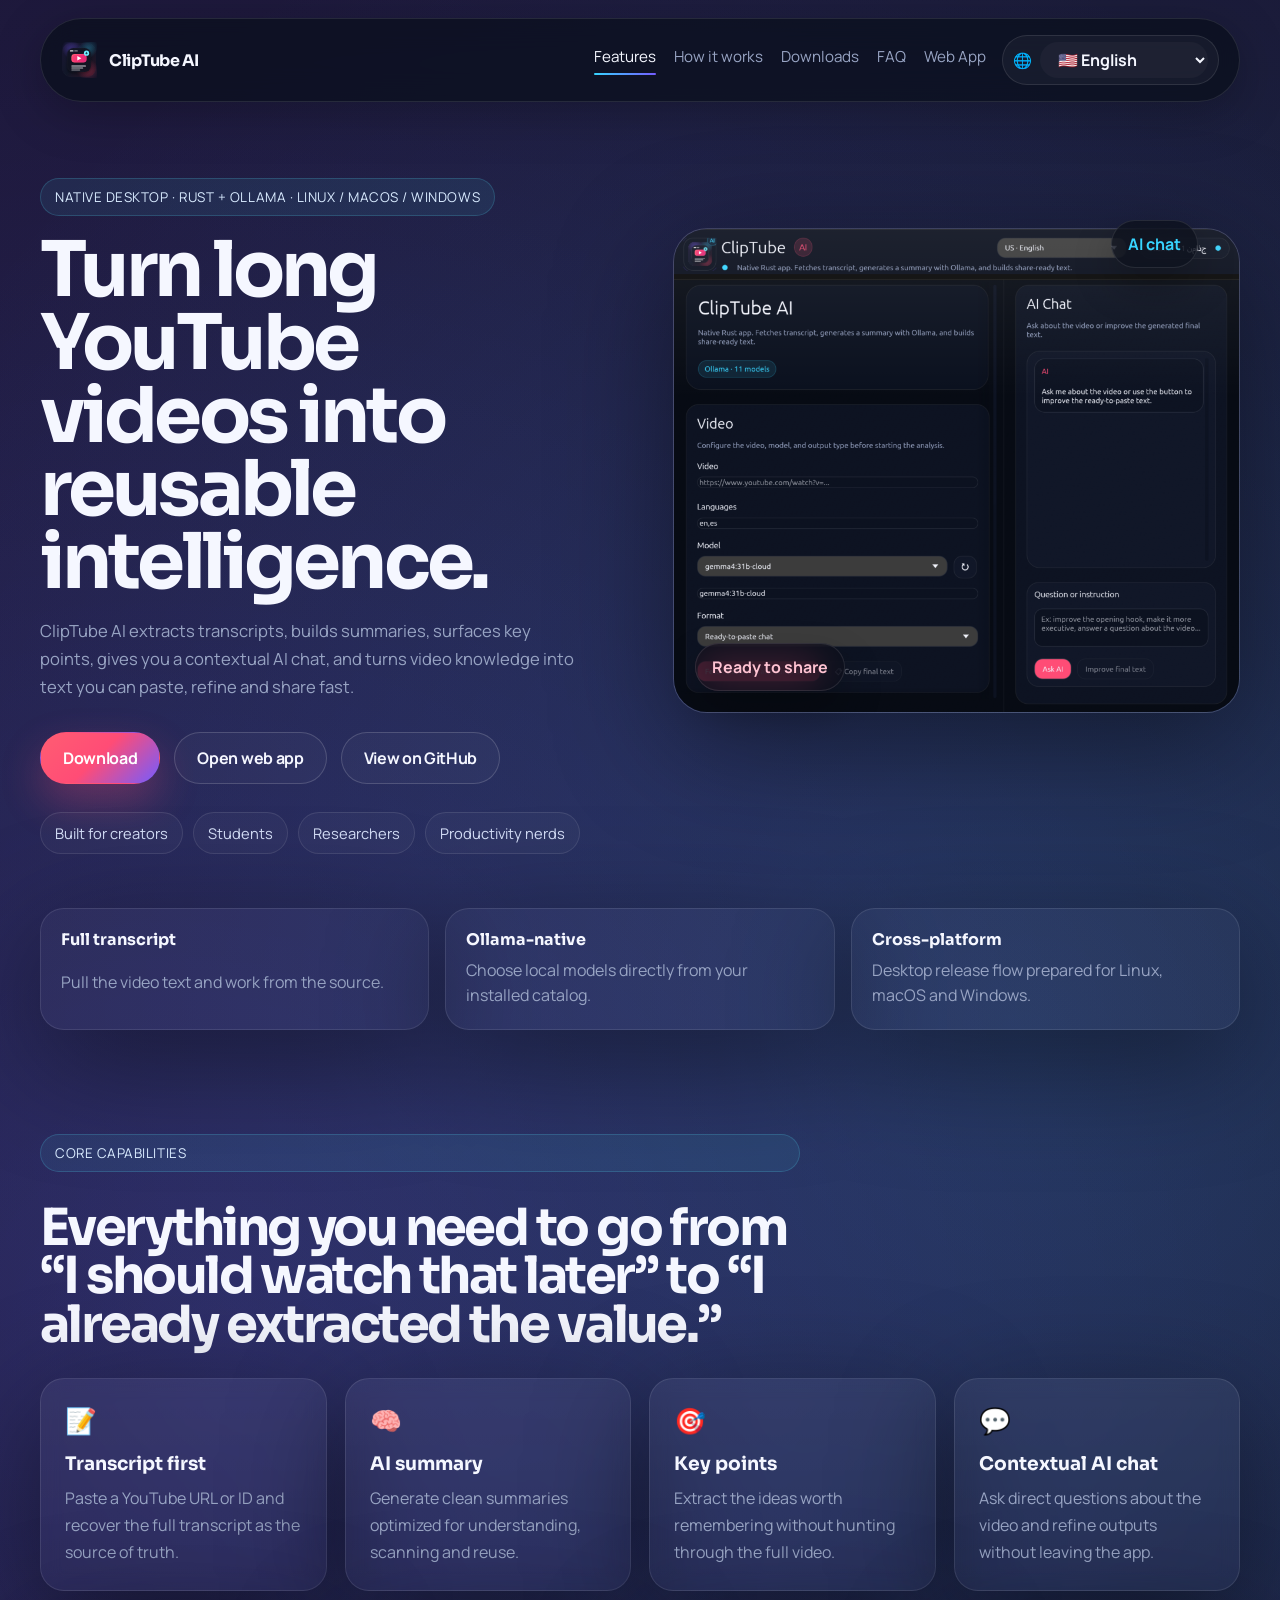
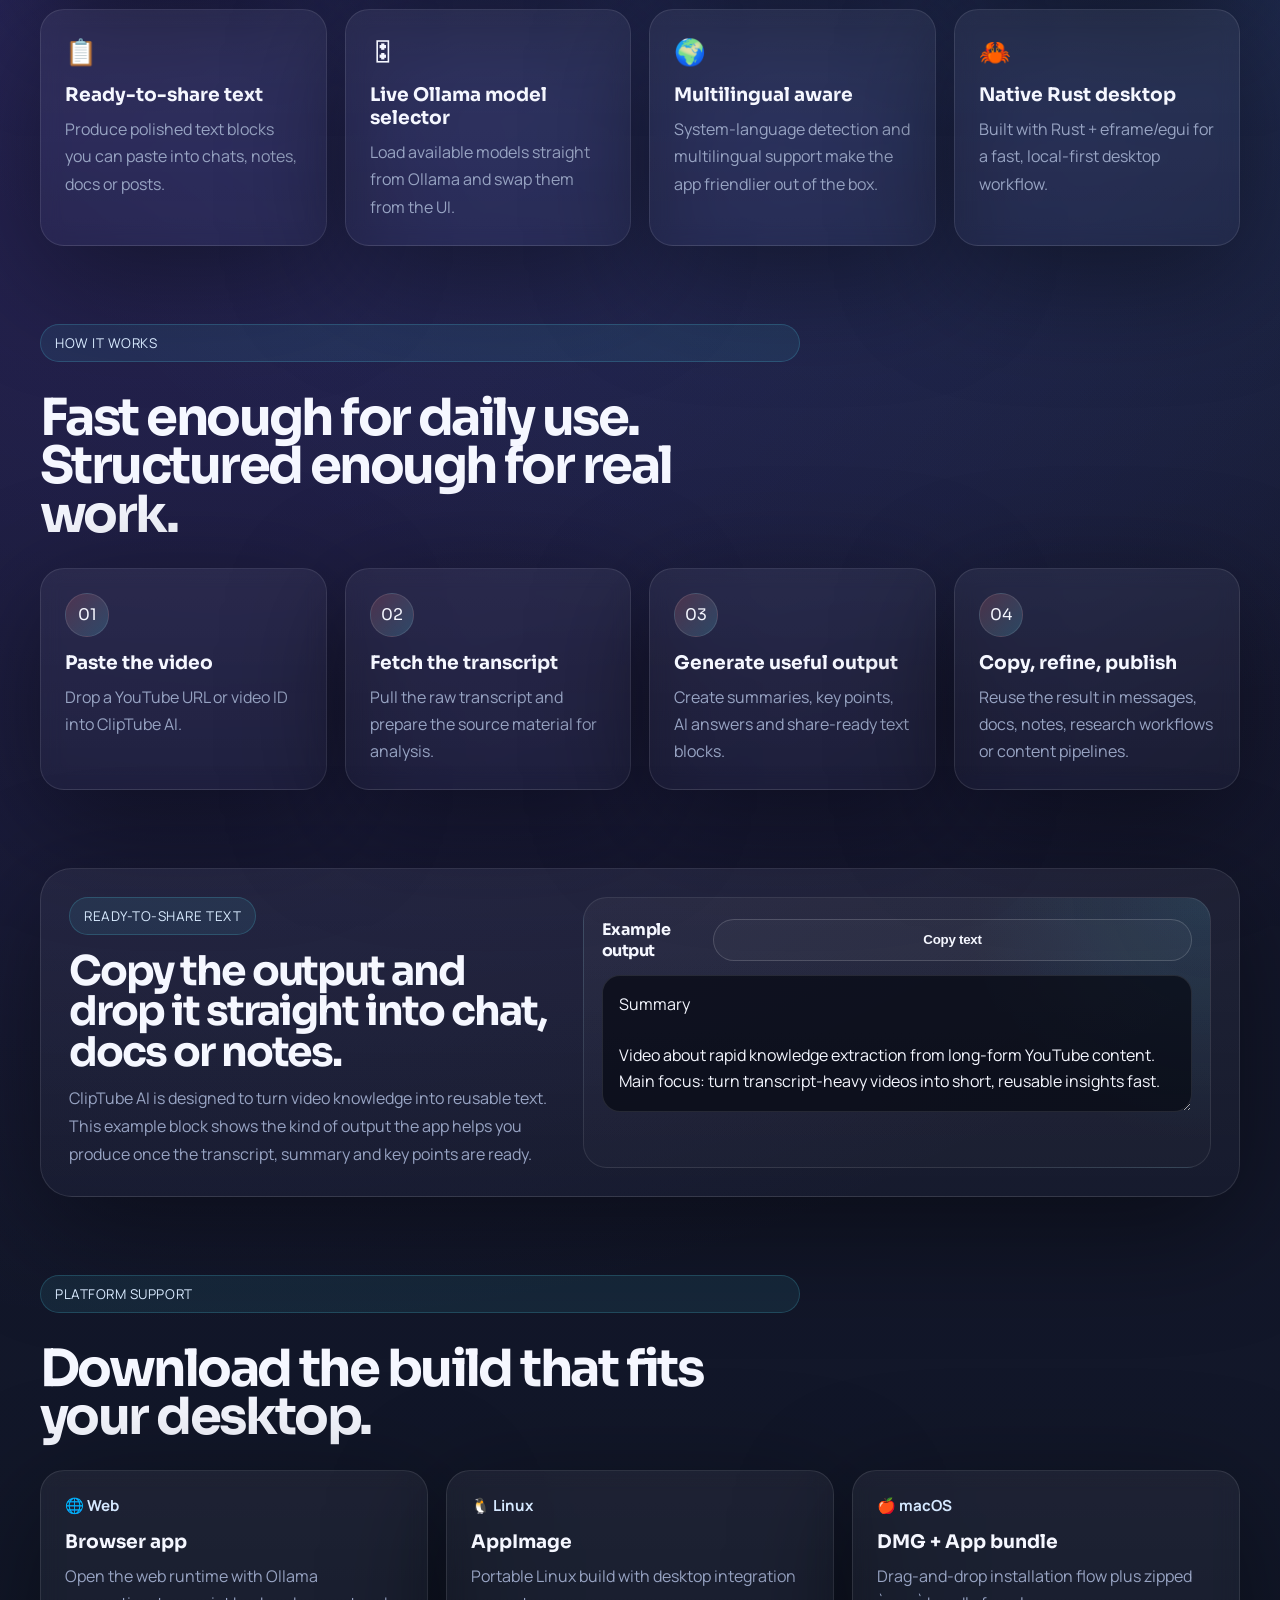
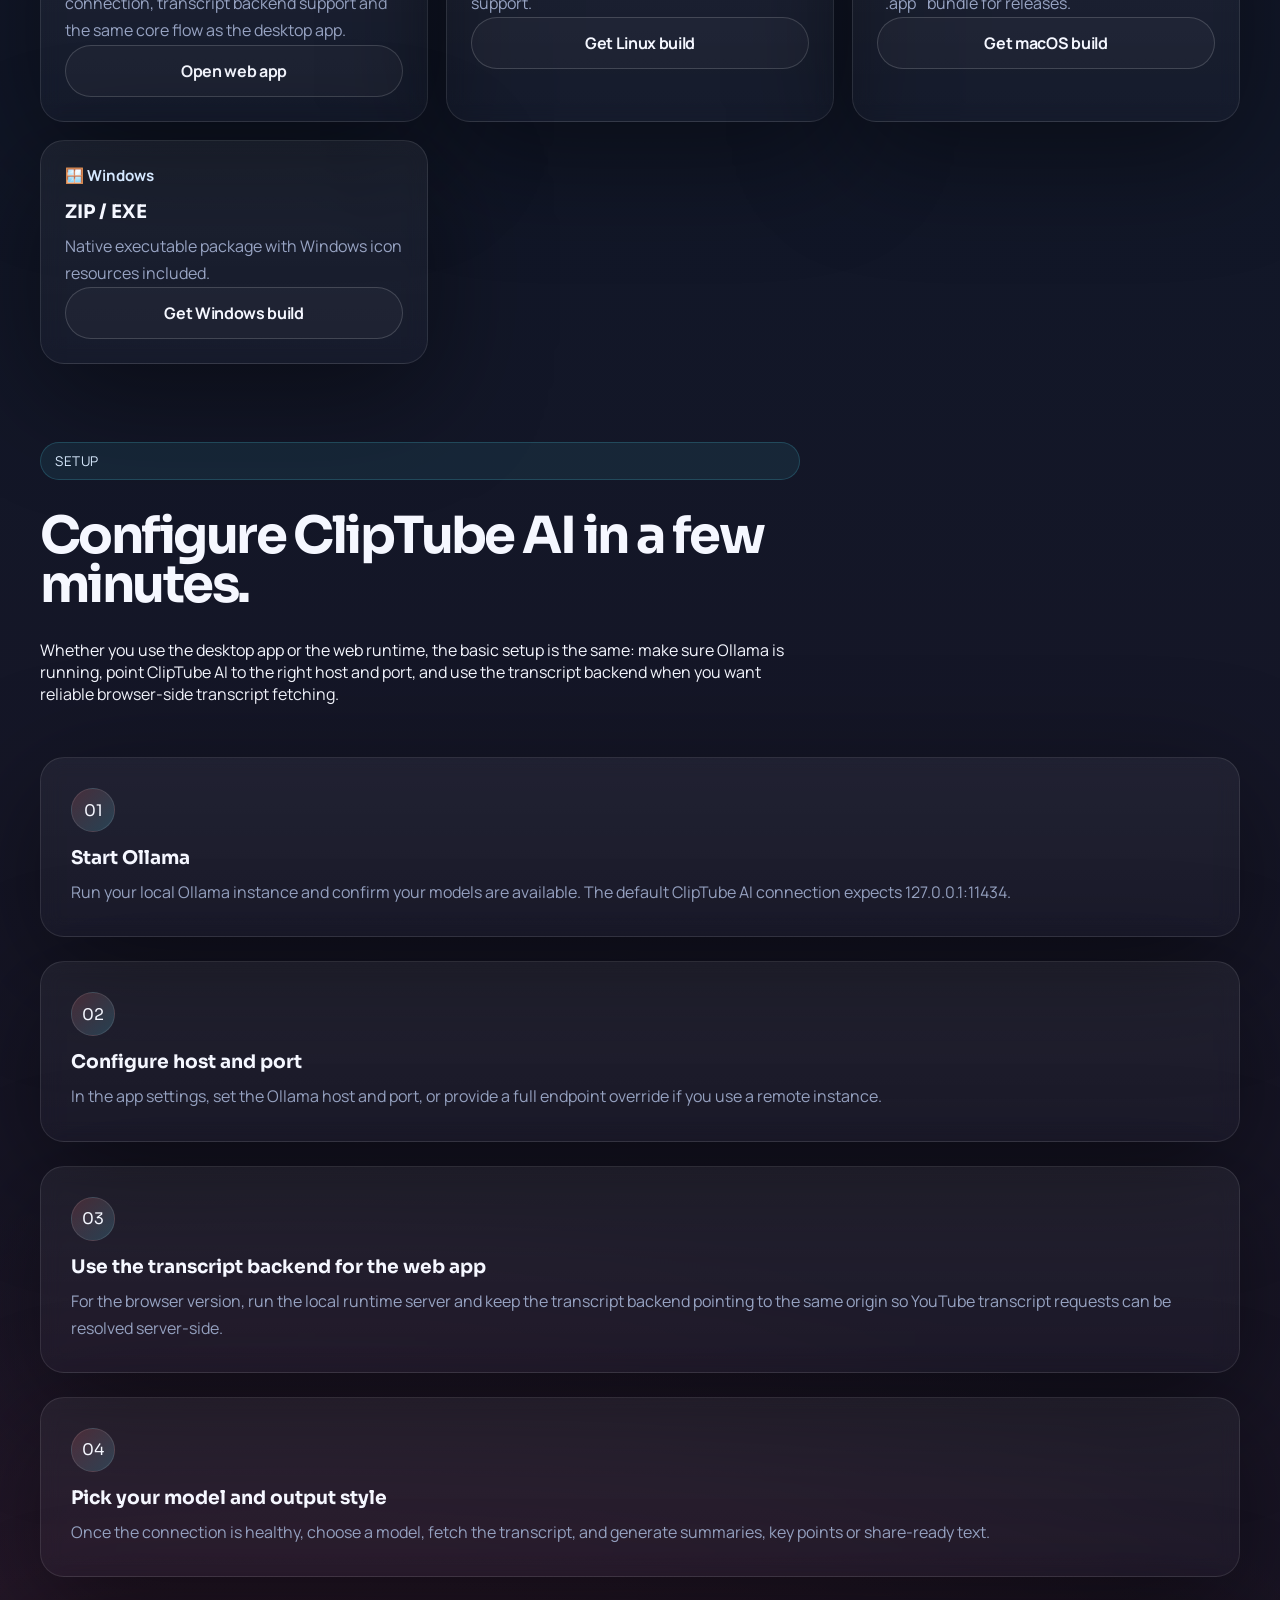
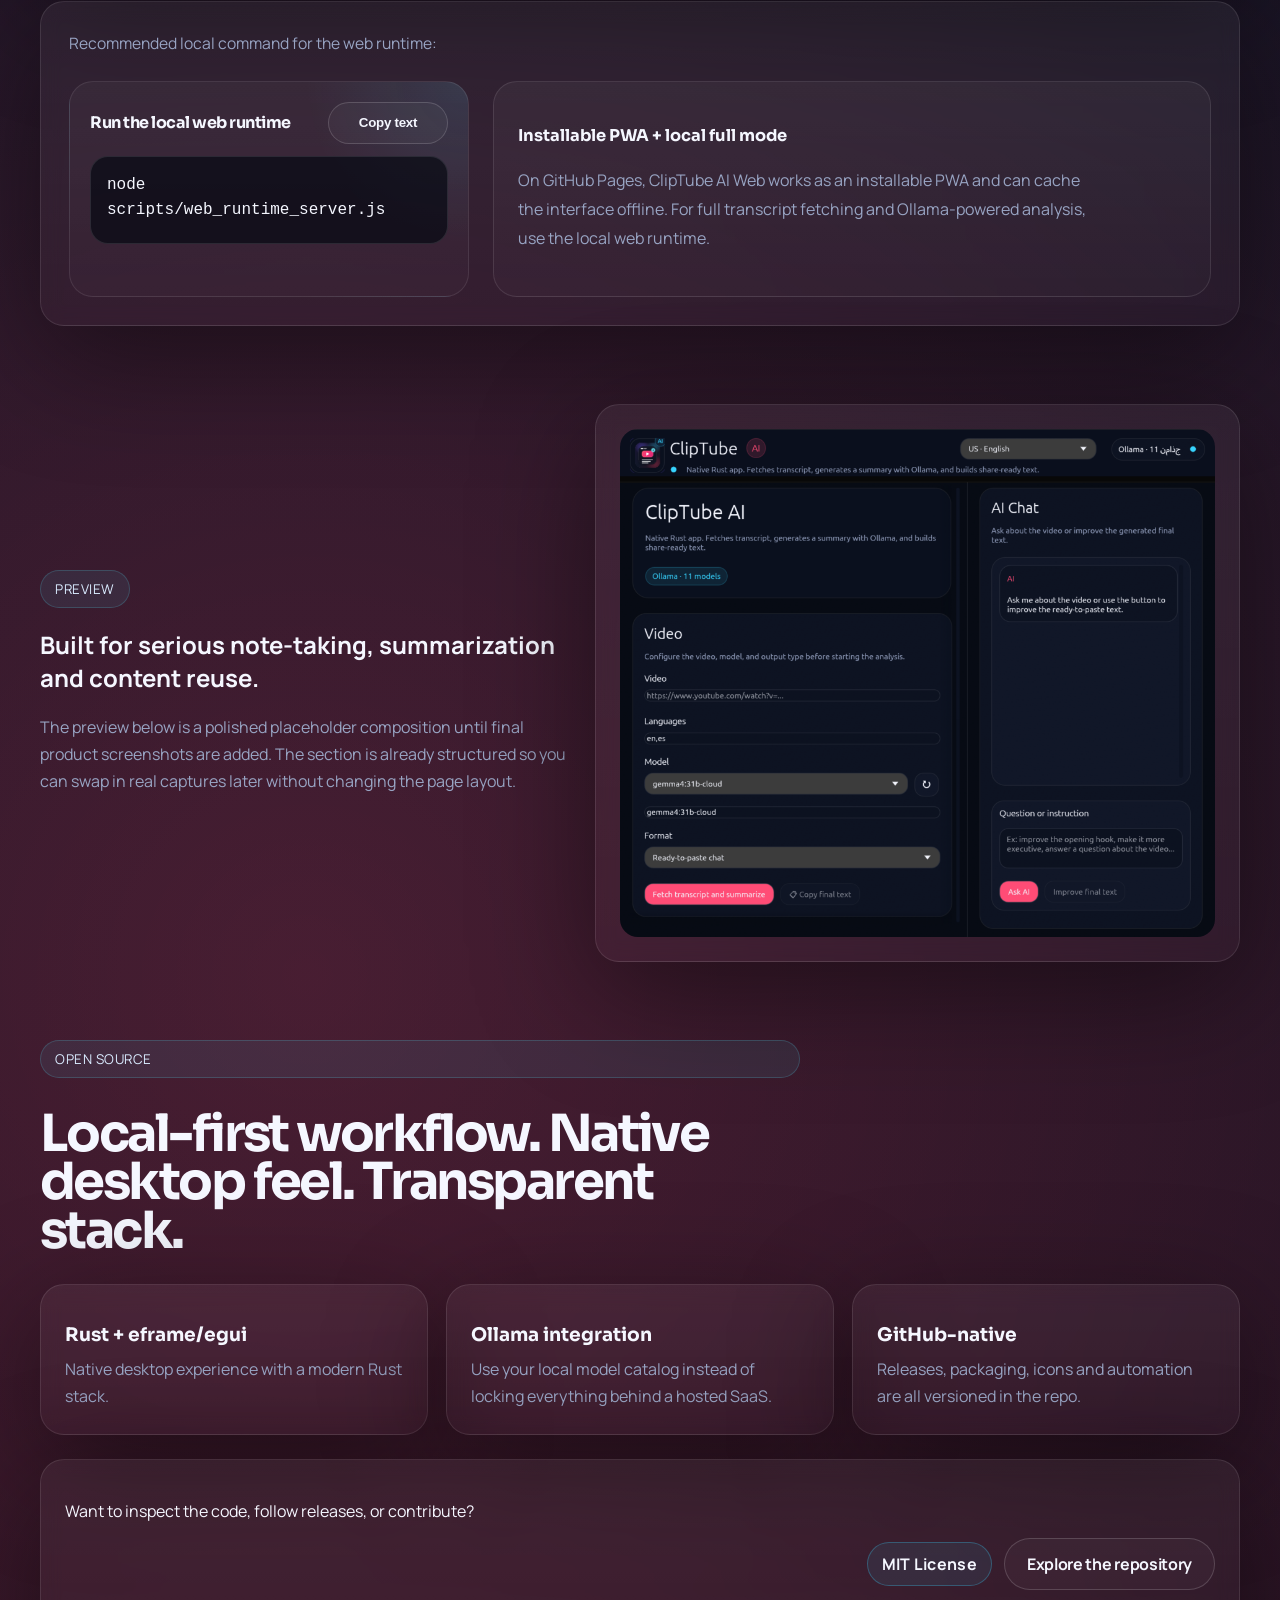
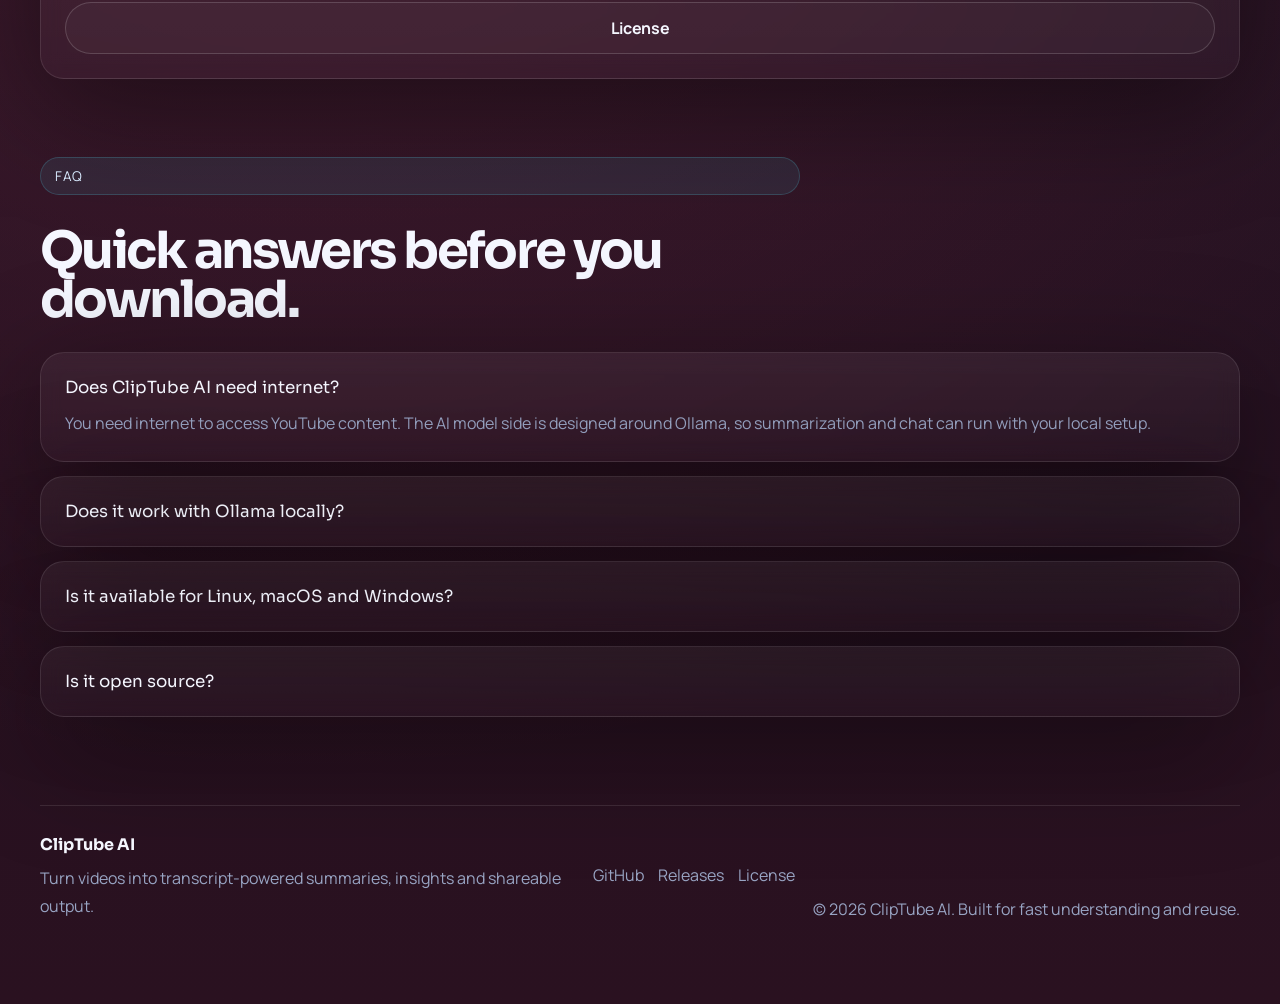
==== docs/index.html @ c4b26b6f "Initial publish-ready refactor" ====
<!DOCTYPE html>
<html lang="en">
  <head>
    <meta charset="UTF-8" />
    <meta name="viewport" content="width=device-width, initial-scale=1.0" />
    <title>ClipTube AI — Turn YouTube into transcripts, summaries and shareable insights</title>
    <meta name="description" content="ClipTube AI is a native Rust desktop app that turns YouTube videos into transcripts, summaries, key points and ready-to-share text." />
    <meta property="og:title" content="ClipTube AI" />
    <meta property="og:description" content="Native desktop app for transcripts, summaries, AI chat and reusable content from YouTube videos." />
    <meta property="og:type" content="website" />
    <meta property="og:image" content="assets/screenshots/app-preview-en.png" />
    <link rel="icon" type="image/svg+xml" href="assets/favicon.svg" />
    <link rel="preconnect" href="https://fonts.googleapis.com" />
    <link rel="preconnect" href="https://fonts.gstatic.com" crossorigin />
    <link href="https://fonts.googleapis.com/css2?family=Manrope:wght@400;500;600;700;800&family=Sora:wght@500;600;700;800&display=swap" rel="stylesheet" />
    <link rel="stylesheet" href="styles.css" />
  </head>
  <body>
    <div class="site-shell">
      <header class="topbar">
        <a class="brand" href="#hero" aria-label="ClipTube AI home">
          <img src="assets/icon.svg" alt="ClipTube AI logo" />
          <span class="brand-name">ClipTube AI</span>
        </a>
        <div class="topbar-actions">
          <nav class="nav" aria-label="Primary">
            <a href="#features" data-i18n="navFeatures">Features</a>
            <a href="#workflow" data-i18n="navWorkflow">How it works</a>
            <a href="#downloads" data-i18n="navDownloads">Downloads</a>
            <a href="#faq" data-i18n="navFaq">FAQ</a>
            <a href="app/" data-i18n="navWebApp">Web App</a>
          </nav>
          <div class="lang-switch" aria-label="Language switcher">
            <label class="lang-select-label" for="language-select">🌐</label>
            <select id="language-select" class="lang-select" aria-label="Language switcher">
              <option value="en">🇺🇸 English</option>
              <option value="es">🇪🇸 Español</option>
              <option value="pt">🇧🇷 Português</option>
              <option value="fr">🇫🇷 Français</option>
              <option value="de">🇩🇪 Deutsch</option>
              <option value="ja">🇯🇵 日本語</option>
              <option value="zh-Hans">🇨🇳 简体中文</option>
              <option value="ru">🇷🇺 Русский</option>
              <option value="ar">🇸🇦 العربية</option>
              <option value="hi">🇮🇳 हिन्दी</option>
            </select>
          </div>
        </div>
      </header>

      <main>
        <section class="hero" id="hero">
          <div class="hero-copy reveal">
            <div class="eyebrow" data-i18n="heroEyebrow">Native desktop · Rust + Ollama · Linux / macOS / Windows</div>
            <h1 data-i18n="heroTitle">Turn long YouTube videos into reusable intelligence.</h1>
            <p class="hero-text" data-i18n="heroText">
              ClipTube AI extracts transcripts, builds summaries, surfaces key points, gives you a contextual AI chat, and turns video knowledge into text you can paste, refine and share fast.
            </p>
            <div class="hero-actions">
              <a class="button primary" data-release-link href="https://github.com/YOUR_GITHUB_USERNAME/cliptube-ai/releases/latest" data-i18n="downloadBtn">Download</a>
              <a class="button secondary" href="app/" data-i18n="webAppBtn">Open web app</a>
              <a class="button secondary" data-repo-link href="https://github.com/YOUR_GITHUB_USERNAME/cliptube-ai" data-i18n="githubBtn">View on GitHub</a>
            </div>
            <div class="hero-meta">
              <span data-i18n="heroMeta1">Built for creators</span>
              <span data-i18n="heroMeta2">Students</span>
              <span data-i18n="heroMeta3">Researchers</span>
              <span data-i18n="heroMeta4">Productivity nerds</span>
            </div>
          </div>

          <div class="hero-visual reveal delay-1" aria-hidden="true">
            <div class="floating-badge badge-cyan" data-i18n="heroBadge1">AI chat</div>
            <div class="floating-badge badge-pink" data-i18n="heroBadge2">Ready to share</div>
            <div class="app-frame">
              <img data-preview-image src="assets/screenshots/app-preview-en.png" alt="" />
            </div>
          </div>
        </section>

        <section class="metrics reveal delay-2" aria-label="Highlights">
          <article><strong data-i18n="metric1Title">Full transcript</strong><span data-i18n="metric1Text">Pull the video text and work from the source.</span></article>
          <article><strong data-i18n="metric2Title">Ollama-native</strong><span data-i18n="metric2Text">Choose local models directly from your installed catalog.</span></article>
          <article><strong data-i18n="metric3Title">Cross-platform</strong><span data-i18n="metric3Text">Desktop release flow prepared for Linux, macOS and Windows.</span></article>
        </section>

        <section class="section" id="features">
          <div class="section-head reveal">
            <span class="eyebrow" data-i18n="featuresEyebrow">Core capabilities</span>
            <h2 data-i18n="featuresTitle">Everything you need to go from “I should watch that later” to “I already extracted the value.”</h2>
          </div>
          <div class="feature-grid">
            <article class="feature-card reveal"><span>📝</span><h3 data-i18n="feature1Title">Transcript first</h3><p data-i18n="feature1Text">Paste a YouTube URL or ID and recover the full transcript as the source of truth.</p></article>
            <article class="feature-card reveal delay-1"><span>🧠</span><h3 data-i18n="feature2Title">AI summary</h3><p data-i18n="feature2Text">Generate clean summaries optimized for understanding, scanning and reuse.</p></article>
            <article class="feature-card reveal delay-2"><span>🎯</span><h3 data-i18n="feature3Title">Key points</h3><p data-i18n="feature3Text">Extract the ideas worth remembering without hunting through the full video.</p></article>
            <article class="feature-card reveal"><span>💬</span><h3 data-i18n="feature4Title">Contextual AI chat</h3><p data-i18n="feature4Text">Ask direct questions about the video and refine outputs without leaving the app.</p></article>
            <article class="feature-card reveal delay-1"><span>📋</span><h3 data-i18n="feature5Title">Ready-to-share text</h3><p data-i18n="feature5Text">Produce polished text blocks you can paste into chats, notes, docs or posts.</p></article>
            <article class="feature-card reveal delay-2"><span>🎛</span><h3 data-i18n="feature6Title">Live Ollama model selector</h3><p data-i18n="feature6Text">Load available models straight from Ollama and swap them from the UI.</p></article>
            <article class="feature-card reveal"><span>🌍</span><h3 data-i18n="feature7Title">Multilingual aware</h3><p data-i18n="feature7Text">System-language detection and multilingual support make the app friendlier out of the box.</p></article>
            <article class="feature-card reveal delay-1"><span>🦀</span><h3 data-i18n="feature8Title">Native Rust desktop</h3><p data-i18n="feature8Text">Built with Rust + eframe/egui for a fast, local-first desktop workflow.</p></article>
          </div>
        </section>

        <section class="section workflow" id="workflow">
          <div class="section-head reveal">
            <span class="eyebrow" data-i18n="workflowEyebrow">How it works</span>
            <h2 data-i18n="workflowTitle">Fast enough for daily use. Structured enough for real work.</h2>
          </div>
          <div class="steps">
            <article class="step reveal"><span>01</span><h3 data-i18n="step1Title">Paste the video</h3><p data-i18n="step1Text">Drop a YouTube URL or video ID into ClipTube AI.</p></article>
            <article class="step reveal delay-1"><span>02</span><h3 data-i18n="step2Title">Fetch the transcript</h3><p data-i18n="step2Text">Pull the raw transcript and prepare the source material for analysis.</p></article>
            <article class="step reveal delay-2"><span>03</span><h3 data-i18n="step3Title">Generate useful output</h3><p data-i18n="step3Text">Create summaries, key points, AI answers and share-ready text blocks.</p></article>
            <article class="step reveal delay-3"><span>04</span><h3 data-i18n="step4Title">Copy, refine, publish</h3><p data-i18n="step4Text">Reuse the result in messages, docs, notes, research workflows or content pipelines.</p></article>
          </div>
        </section>

        <section class="section share-ready">
          <div class="share-card reveal">
            <div class="share-copy">
              <span class="eyebrow" data-i18n="shareEyebrow">Ready-to-share text</span>
              <h2 data-i18n="shareTitle">Copy the output and drop it straight into chat, docs or notes.</h2>
              <p data-i18n="shareText">
                ClipTube AI is designed to turn video knowledge into reusable text. This example block shows the kind of output the app helps you produce once the transcript, summary and key points are ready.
              </p>
            </div>
            <div class="share-box">
              <div class="share-box-head">
                <strong data-i18n="shareExampleTitle">Example output</strong>
                <button class="button tertiary copy-button" type="button" data-copy-target="share-example" data-i18n="copyBtn">Copy text</button>
              </div>
              <textarea id="share-example" readonly data-i18n-value="shareExample">Resumen

Video about rapid knowledge extraction from long-form YouTube content. Main focus: turn transcript-heavy videos into short, reusable insights fast.

Puntos Importantes
- Pull the transcript first so the summary stays grounded in the original content.
- Extract key points that can be reused in notes, research or team updates.
- Generate ready-to-share text so the result is useful immediately.

URL
https://www.youtube.com/watch?v=example</textarea>
              <p class="copy-feedback" data-copy-feedback aria-live="polite"></p>
            </div>
          </div>
        </section>

        <section class="section downloads" id="downloads">
          <div class="section-head reveal">
            <span class="eyebrow" data-i18n="downloadsEyebrow">Platform support</span>
            <h2 data-i18n="downloadsTitle">Download the build that fits your desktop.</h2>
          </div>
          <div class="download-grid">
            <article class="download-card reveal">
              <div class="platform" data-i18n="webLabel">🌐 Web</div>
              <h3 data-i18n="webTitle">Browser app</h3>
              <p data-i18n="webText">Open the web runtime with Ollama connection, transcript backend support and the same core flow as the desktop app.</p>
              <a class="button tertiary" href="app/" data-i18n="webBtn">Open web app</a>
            </article>
            <article class="download-card reveal">
              <div class="platform" data-i18n="linuxLabel">🐧 Linux</div>
              <h3 data-i18n="linuxTitle">AppImage</h3>
              <p data-i18n="linuxText">Portable Linux build with desktop integration support.</p>
              <a class="button tertiary" data-release-link href="https://github.com/YOUR_GITHUB_USERNAME/cliptube-ai/releases/latest" data-i18n="linuxBtn">Get Linux build</a>
            </article>
            <article class="download-card reveal delay-1">
              <div class="platform" data-i18n="macLabel">🍎 macOS</div>
              <h3 data-i18n="macTitle">DMG + App bundle</h3>
              <p data-i18n="macText">Drag-and-drop installation flow plus zipped `.app` bundle for releases.</p>
              <a class="button tertiary" data-release-link href="https://github.com/YOUR_GITHUB_USERNAME/cliptube-ai/releases/latest" data-i18n="macBtn">Get macOS build</a>
            </article>
            <article class="download-card reveal delay-2">
              <div class="platform" data-i18n="winLabel">🪟 Windows</div>
              <h3 data-i18n="winTitle">ZIP / EXE</h3>
              <p data-i18n="winText">Native executable package with Windows icon resources included.</p>
              <a class="button tertiary" data-release-link href="https://github.com/YOUR_GITHUB_USERNAME/cliptube-ai/releases/latest" data-i18n="winBtn">Get Windows build</a>
            </article>
          </div>
        </section>

        <section class="section config-guide" id="setup">
          <div class="section-head reveal">
            <span class="eyebrow" data-i18n="setupEyebrow">Setup</span>
            <h2 data-i18n="setupTitle">Configure ClipTube AI in a few minutes.</h2>
            <p data-i18n="setupText">Whether you use the desktop app or the web runtime, the basic setup is the same: make sure Ollama is running, point ClipTube AI to the right host and port, and use the transcript backend when you want reliable browser-side transcript fetching.</p>
          </div>
          <div class="steps">
            <article class="step reveal">
              <span>01</span>
              <h3 data-i18n="setup1Title">Start Ollama</h3>
              <p data-i18n="setup1Text">Run your local Ollama instance and confirm your models are available. The default ClipTube AI connection expects <code>127.0.0.1:11434</code>.</p>
            </article>
            <article class="step reveal delay-1">
              <span>02</span>
              <h3 data-i18n="setup2Title">Configure host and port</h3>
              <p data-i18n="setup2Text">In the app settings, set the Ollama host and port, or provide a full endpoint override if you use a remote instance.</p>
            </article>
            <article class="step reveal delay-2">
              <span>03</span>
              <h3 data-i18n="setup3Title">Use the transcript backend for the web app</h3>
              <p data-i18n="setup3Text">For the browser version, run the local runtime server and keep the transcript backend pointing to the same origin so YouTube transcript requests can be resolved server-side.</p>
            </article>
            <article class="step reveal delay-3">
              <span>04</span>
              <h3 data-i18n="setup4Title">Pick your model and output style</h3>
              <p data-i18n="setup4Text">Once the connection is healthy, choose a model, fetch the transcript, and generate summaries, key points or share-ready text.</p>
            </article>
          </div>
          <div class="cta-band reveal setup-band">
            <p class="setup-band-label" data-i18n="setupCommandLabel">Recommended local command for the web runtime:</p>
            <div class="setup-band-grid">
              <div class="share-box setup-command-box">
                <div class="share-box-head">
                  <strong data-i18n="setupCommandTitle">Run the local web runtime</strong>
                  <button class="button tertiary copy-button" type="button" data-copy-target="setup-command" data-i18n="copyBtn">Copy text</button>
                </div>
                <textarea id="setup-command" readonly data-i18n-value="setupCommand">node scripts/web_runtime_server.js</textarea>
                <p class="copy-feedback" data-copy-feedback aria-live="polite"></p>
              </div>
              <div class="setup-note">
                <strong data-i18n="setupOfflineTitle">Installable PWA + local full mode</strong>
                <p data-i18n="setupOfflineText">On GitHub Pages, ClipTube AI Web works as an installable PWA and can cache the interface offline. For full transcript fetching and Ollama-powered analysis, use the local web runtime.</p>
              </div>
            </div>
          </div>
        </section>

        <section class="section preview-block">
          <div class="preview-copy reveal">
            <span class="eyebrow" data-i18n="previewEyebrow">Preview</span>
            <h2 data-i18n="previewTitle">Built for serious note-taking, summarization and content reuse.</h2>
            <p data-i18n="previewText">
              The preview below is a polished placeholder composition until final product screenshots are added. The section is already structured so you can swap in real captures later without changing the page layout.
            </p>
          </div>
          <div class="preview-frame reveal delay-1">
            <img data-preview-image src="assets/screenshots/app-preview-en.png" alt="Localized preview of the ClipTube AI desktop interface" />
          </div>
        </section>

        <section class="section open-source">
          <div class="section-head reveal">
            <span class="eyebrow" data-i18n="ossEyebrow">Open source</span>
            <h2 data-i18n="ossTitle">Local-first workflow. Native desktop feel. Transparent stack.</h2>
          </div>
          <div class="opensource-grid">
            <article class="source-card reveal"><h3 data-i18n="oss1Title">Rust + eframe/egui</h3><p data-i18n="oss1Text">Native desktop experience with a modern Rust stack.</p></article>
            <article class="source-card reveal delay-1"><h3 data-i18n="oss2Title">Ollama integration</h3><p data-i18n="oss2Text">Use your local model catalog instead of locking everything behind a hosted SaaS.</p></article>
            <article class="source-card reveal delay-2"><h3 data-i18n="oss3Title">GitHub-native</h3><p data-i18n="oss3Text">Releases, packaging, icons and automation are all versioned in the repo.</p></article>
          </div>
          <div class="cta-band reveal">
            <p data-i18n="ossCtaText">Want to inspect the code, follow releases, or contribute?</p>
            <div class="cta-actions">
              <span class="license-pill">MIT License</span>
              <a class="button secondary" data-repo-link href="https://github.com/YOUR_GITHUB_USERNAME/cliptube-ai" data-i18n="ossCtaBtn">Explore the repository</a>
              <a class="button tertiary" data-license-link href="https://github.com/YOUR_GITHUB_USERNAME/cliptube-ai/blob/main/LICENSE" rel="noreferrer" data-i18n="footerLicense">License</a>
            </div>
          </div>
        </section>

        <section class="section faq" id="faq">
          <div class="section-head reveal">
            <span class="eyebrow" data-i18n="faqEyebrow">FAQ</span>
            <h2 data-i18n="faqTitle">Quick answers before you download.</h2>
          </div>
          <div class="faq-list">
            <details class="faq-item reveal" open>
              <summary data-i18n="faq1Q">Does ClipTube AI need internet?</summary>
              <p data-i18n="faq1A">You need internet to access YouTube content. The AI model side is designed around Ollama, so summarization and chat can run with your local setup.</p>
            </details>
            <details class="faq-item reveal delay-1">
              <summary data-i18n="faq2Q">Does it work with Ollama locally?</summary>
              <p data-i18n="faq2A">Yes. ClipTube AI can list models directly from your local Ollama instance and use them for summaries and chat.</p>
            </details>
            <details class="faq-item reveal delay-2">
              <summary data-i18n="faq3Q">Is it available for Linux, macOS and Windows?</summary>
              <p data-i18n="faq3A">Yes. The project is prepared to publish Linux AppImage, macOS DMG / app bundle, and Windows ZIP / EXE packages.</p>
            </details>
            <details class="faq-item reveal delay-3">
              <summary data-i18n="faq4Q">Is it open source?</summary>
              <p data-i18n="faq4A">Yes. The repository, release automation, packaging and assets are meant to be shared publicly through GitHub.</p>
            </details>
          </div>
        </section>
      </main>

      <footer class="footer reveal">
        <div>
          <strong>ClipTube AI</strong>
          <p data-i18n="footerText">Turn videos into transcript-powered summaries, insights and shareable output.</p>
        </div>
        <div class="footer-links">
          <a data-repo-link href="https://github.com/YOUR_GITHUB_USERNAME/cliptube-ai" data-i18n="footerGithub">GitHub</a>
          <a data-release-link href="https://github.com/YOUR_GITHUB_USERNAME/cliptube-ai/releases/latest" data-i18n="footerReleases">Releases</a>
          <a data-license-link href="https://github.com/YOUR_GITHUB_USERNAME/cliptube-ai/blob/main/LICENSE" rel="noreferrer" data-i18n="footerLicense">License</a>
        </div>
        <div class="footer-note">© <span id="year"></span> <span data-i18n="footerNote">ClipTube AI. Built for fast understanding and reuse.</span></div>
      </footer>
    </div>
    <script src="script.js"></script>
  </body>
</html>
---- docs/styles.css ----
:root {
  color-scheme: dark;
  --bg: #070b14;
  --bg-soft: #0c1220;
  --panel: rgba(17, 24, 39, 0.68);
  --panel-strong: rgba(13, 19, 34, 0.92);
  --text: #f5f7ff;
  --muted: #98a4c3;
  --line: rgba(255,255,255,0.1);
  --line-strong: rgba(255,255,255,0.16);
  --pink: #ff4c76;
  --red: #ff5d72;
  --cyan: #37d4ff;
  --violet: #745cff;
  --violet-deep: #1a1634;
  --navy-mid: #111728;
  --berry-dark: #2a1120;
  --shadow: 0 30px 120px rgba(0,0,0,0.45);
  --radius-xl: 32px;
  --radius-lg: 24px;
  --radius-md: 18px;
  --radius-sm: 14px;
  --max: 1200px;
}
* { box-sizing: border-box; }
html { scroll-behavior: smooth; }
body {
  margin: 0;
  min-height: 100vh;
  font-family: 'Manrope', system-ui, sans-serif;
  background:
    radial-gradient(circle at 18% 18%, rgba(116, 92, 255, 0.24), transparent 26%),
    radial-gradient(circle at 80% 14%, rgba(55, 212, 255, 0.16), transparent 20%),
    radial-gradient(circle at 24% 78%, rgba(255, 76, 118, 0.18), transparent 24%),
    linear-gradient(180deg, var(--violet-deep) 0%, var(--navy-mid) 45%, var(--berry-dark) 100%);
  color: var(--text);
}
a { color: inherit; text-decoration: none; }
img { max-width: 100%; display: block; }
.site-shell { width: min(var(--max), calc(100% - 32px)); margin: 0 auto; padding-bottom: 72px; }
.topbar {
  position: sticky;
  top: 14px;
  z-index: 20;
  margin-top: 18px;
  display: flex;
  justify-content: space-between;
  align-items: center;
  gap: 24px;
  padding: 16px 20px;
  border: 1px solid var(--line);
  border-radius: 999px;
  background: rgba(9, 14, 27, 0.72);
  backdrop-filter: blur(16px);
  box-shadow: 0 12px 48px rgba(0,0,0,0.25);
}
.topbar-actions {
  display: flex;
  align-items: center;
  gap: 16px;
  flex-wrap: wrap;
  justify-content: flex-end;
}
.brand { display: inline-flex; align-items: center; gap: 12px; min-width: 300px; flex: 0 0 300px; font-family: 'Sora', sans-serif; font-weight: 700; letter-spacing: -0.03em; }
.brand img { width: 36px; height: 36px; }
.brand-name { display: inline-block; min-width: 152px; flex: 0 0 auto; }
.nav { display: flex; gap: 18px; flex-wrap: wrap; }
.nav a { color: var(--muted); font-size: 0.95rem; transition: color .2s ease, transform .2s ease; }
.nav a:hover, .nav a:focus-visible { color: var(--text); transform: translateY(-1px); }
.nav a.active { color: var(--text); }
.nav a.active::after {
  content: "";
  display: block;
  width: 100%;
  height: 2px;
  margin-top: 6px;
  border-radius: 999px;
  background: linear-gradient(90deg, var(--cyan), var(--violet));
}
.lang-switch {
  display: inline-flex;
  align-items: center;
  gap: 8px;
  padding: 6px 10px;
  border-radius: 999px;
  background: rgba(255,255,255,0.04);
  border: 1px solid var(--line);
}
.lang-select-label { color: var(--muted); font-size: 0.95rem; }
.lang-select {
  min-width: 168px;
  height: 36px;
  border: 0;
  outline: 0;
  border-radius: 999px;
  background: rgba(255,255,255,0.03);
  color: var(--text);
  font: inherit;
  font-weight: 700;
  padding: 0 14px;
  cursor: pointer;
  color-scheme: dark;
}
.lang-select:focus-visible {
  box-shadow: 0 0 0 2px rgba(55, 212, 255, 0.3);
}
.lang-select option {
  background: #0f1526;
  color: var(--text);
}
.hero {
  display: grid;
  grid-template-columns: minmax(0, 1.02fr) minmax(420px, 0.98fr);
  gap: 42px;
  align-items: start;
  padding: 76px 0 54px;
}
.eyebrow {
  display: inline-flex;
  align-items: center;
  gap: 8px;
  padding: 9px 14px;
  border: 1px solid rgba(82,229,255,0.18);
  border-radius: 999px;
  color: #d9ebff;
  font-size: 0.84rem;
  letter-spacing: .04em;
  text-transform: uppercase;
  background: rgba(82,229,255,0.08);
}
.hero h1, .section-head h2 {
  margin: 18px 0 0;
  font-family: 'Sora', sans-serif;
  letter-spacing: -0.05em;
  line-height: 0.95;
}
.hero h1 { font-size: clamp(3rem, 6vw, 5.4rem); max-width: 9.5ch; }
.hero-text {
  margin: 18px 0 0;
  max-width: 54ch;
  color: var(--muted);
  font-size: 1.04rem;
  line-height: 1.7;
}
.hero-actions, .footer-links { display: flex; gap: 14px; flex-wrap: wrap; margin-top: 30px; }
.cta-actions { display:flex; align-items:center; gap:12px; flex-wrap:wrap; justify-content:flex-end; }
.license-pill {
  display:inline-flex;
  align-items:center;
  padding:10px 14px;
  border-radius:999px;
  border:1px solid rgba(55, 212, 255, 0.28);
  background:rgba(55, 212, 255, 0.08);
  color:var(--text);
  font-weight:700;
  letter-spacing:0.02em;
}
.button {
  display: inline-flex;
  align-items: center;
  justify-content: center;
  min-height: 52px;
  padding: 0 22px;
  border-radius: 999px;
  border: 1px solid transparent;
  font-weight: 700;
  letter-spacing: -0.02em;
  transition: transform .24s ease, box-shadow .24s ease, border-color .24s ease, background .24s ease;
}
.button:hover, .button:focus-visible { transform: translateY(-2px); }
.button.primary {
  background: linear-gradient(135deg, var(--red), var(--pink) 48%, var(--violet));
  color: white;
  box-shadow: 0 18px 40px rgba(255, 76, 118, 0.3);
}
.button.secondary, .button.tertiary {
  border-color: var(--line-strong);
  background: rgba(255,255,255,0.03);
  color: var(--text);
}
.button.tertiary { width: 100%; }
.copy-button {
  width: auto;
  min-height: 42px;
  padding: 0 16px;
}
.hero-meta {
  margin-top: 28px;
  display: flex;
  flex-wrap: wrap;
  gap: 10px;
}
.hero-meta span, .metrics article {
  border: 1px solid var(--line);
  background: rgba(255,255,255,0.03);
}
.hero-meta span {
  padding: 10px 14px;
  border-radius: 999px;
  color: #d4def7;
  font-size: .92rem;
}
.hero-visual { position: relative; width: min(100%, 700px); margin: -90px auto 0; align-self: center; justify-self: center; }
.app-frame {
  position: relative;
  width: 100%;
  overflow: hidden;
  border-radius: 34px;
  border: 1px solid rgba(255,255,255,0.12);
  background: linear-gradient(180deg, rgba(255,255,255,0.06), rgba(255,255,255,0.02));
  box-shadow: var(--shadow);
}
.app-frame::before {
  content: '';
  position: absolute;
  inset: 0;
  background: linear-gradient(180deg, rgba(255,255,255,0.08), transparent 35%);
  pointer-events: none;
}
.floating-badge {
  position: absolute;
  z-index: 2;
  padding: 12px 16px;
  border-radius: 999px;
  border: 1px solid var(--line);
  backdrop-filter: blur(18px);
  background: rgba(10, 14, 26, 0.68);
  box-shadow: 0 18px 40px rgba(0,0,0,0.24);
  font-weight: 700;
}
.badge-cyan { top: -8px; right: 42px; color: var(--cyan); }
.badge-pink { bottom: 22px; left: 22px; color: #ffc3d2; }
.metrics {
  display: grid;
  grid-template-columns: repeat(3, 1fr);
  gap: 16px;
  margin-bottom: 26px;
}
.metrics article, .feature-card, .step, .download-card, .source-card, .preview-frame, .cta-band, .faq-item {
  border-radius: var(--radius-lg);
  box-shadow: var(--shadow);
}
.metrics article {
  padding: 20px;
  display: grid;
  gap: 8px;
  background: rgba(255,255,255,0.025);
}
.metrics strong { font-family: 'Sora', sans-serif; }
.metrics span { color: var(--muted); line-height: 1.6; }
.section { padding: 78px 0 0; }

html {
  scroll-padding-top: 92px;
}

section[id] {
  scroll-margin-top: 92px;
}

.section-head {
  scroll-margin-top: 92px;
}

.section-head { display: grid; gap: 14px; max-width: 760px; }
.section-head h2 { font-size: clamp(2.2rem, 4vw, 4rem); }
.feature-grid, .download-grid, .opensource-grid {
  display: grid;
  gap: 18px;
  margin-top: 28px;
}
.feature-grid { grid-template-columns: repeat(4, 1fr); }
.download-grid, .opensource-grid { grid-template-columns: repeat(3, 1fr); }
.feature-card, .download-card, .source-card, .step, .preview-frame, .cta-band, .faq-item {
  padding: 24px;
  border: 1px solid var(--line);
  background: linear-gradient(180deg, rgba(255,255,255,0.05), rgba(255,255,255,0.02));
  backdrop-filter: blur(10px);
}
.feature-card span { font-size: 1.6rem; }
.feature-card h3, .download-card h3, .source-card h3, .step h3 { margin: 14px 0 10px; font-family: 'Sora', sans-serif; }
.feature-card p, .download-card p, .source-card p, .step p, .preview-copy p, .footer p, .faq-item p {
  margin: 0;
  color: var(--muted);
  line-height: 1.7;
}
.workflow .steps { display: grid; grid-template-columns: repeat(4, 1fr); gap: 18px; margin-top: 28px; }
.config-guide .steps { display: grid; gap: 24px; margin-top: 36px; }
.config-guide .step { padding: 30px; }
.step span {
  display: inline-flex;
  width: 44px; height: 44px;
  align-items: center; justify-content: center;
  border-radius: 50%;
  background: linear-gradient(135deg, rgba(255,107,107,.18), rgba(82,229,255,.18));
  border: 1px solid rgba(255,255,255,0.1);
  font-family: 'Sora', sans-serif;
}
.platform { color: #d5e8ff; font-weight: 700; font-size: .95rem; }
.share-card {
  display: grid;
  grid-template-columns: 0.88fr 1.12fr;
  gap: 20px;
  padding: 28px;
  border: 1px solid var(--line);
  border-radius: var(--radius-xl);
  background: linear-gradient(180deg, rgba(255,255,255,0.05), rgba(255,255,255,0.02));
  box-shadow: var(--shadow);
}
.share-copy h2 {
  margin: 16px 0 12px;
  font-family: 'Sora', sans-serif;
  font-size: clamp(2rem, 3.2vw, 3.4rem);
  letter-spacing: -0.05em;
  line-height: 0.98;
}
.share-copy p {
  margin: 0;
  color: var(--muted);
  line-height: 1.75;
}
.share-box {
  display: grid;
  gap: 12px;
  padding: 18px;
  border-radius: var(--radius-lg);
  border: 1px solid rgba(255,255,255,0.09);
  background:
    linear-gradient(180deg, rgba(255,255,255,0.04), rgba(255,255,255,0.02)),
    radial-gradient(circle at top right, rgba(55,212,255,0.1), transparent 36%);
}
.share-box-head {
  display: flex;
  justify-content: space-between;
  align-items: center;
  gap: 12px;
}
.share-box-head strong {
  font-family: 'Sora', sans-serif;
  letter-spacing: -0.03em;
}
.share-box textarea {
  width: 100%;
  min-height: 132px;
  resize: vertical;
  border: 1px solid rgba(255,255,255,0.1);
  border-radius: var(--radius-md);
  background: rgba(7,11,20,0.72);
  color: var(--text);
  padding: 16px;
  font: inherit;
  line-height: 1.6;
}
.copy-feedback {
  min-height: 1.25rem;
  margin: 0;
  color: #c9f6ff;
  font-size: 0.92rem;
}
.preview-block { display: grid; grid-template-columns: 0.9fr 1.1fr; gap: 28px; align-items: center; }
.preview-frame img { border-radius: 18px; }
.cta-band {
  margin-top: 24px;
}
.setup-band {
  display: grid;
  gap: 24px;
  padding: 28px;
}
.setup-band .share-box,
.setup-band .setup-note {
  box-shadow: none;
}

.setup-band-label {
  margin: 0;
  color: var(--muted);
  font-size: 0.98rem;
  line-height: 1.7;
}
.setup-band-grid {
  display: grid;
  grid-template-columns: minmax(320px, 400px) minmax(0, 1fr);
  gap: 24px;
  align-items: stretch;
}
.setup-band-grid > * {
  min-height: 100%;
}
.setup-command-box {
  margin-top: 0;
  padding: 20px;
}
.setup-command-box .share-box-head {
  align-items: center;
}
.setup-command-box textarea {
  min-height: 88px;
  resize: none;
  font-family: ui-monospace, SFMono-Regular, Menlo, Monaco, Consolas, 'Liberation Mono', monospace;
  font-size: 1rem;
}
.setup-note {
  display: grid;
  gap: 10px;
  align-content: center;
  padding: 22px 24px;
}
.setup-note strong {
  font-family: 'Sora', sans-serif;
  font-size: 1.05rem;
}
.setup-note p {
  margin: 0;
}
.setup-command-box .button.tertiary {
  width: auto;
  min-width: 120px;
}

.faq-list { margin-top: 28px; display: grid; gap: 14px; }
.faq-item summary {
  cursor: pointer;
  font-family: 'Sora', sans-serif;
  font-size: 1.05rem;
  list-style: none;
}
.faq-item summary::-webkit-details-marker { display: none; }
.faq-item[open] summary { margin-bottom: 12px; }
.footer {
  margin-top: 88px;
  padding: 28px 0 12px;
  display: grid;
  grid-template-columns: 1fr auto auto;
  gap: 18px;
  border-top: 1px solid var(--line);
  color: var(--muted);
}
.footer strong { display:block; margin-bottom: 10px; color: var(--text); font-family: 'Sora', sans-serif; }
.footer-note { align-self: end; }
.reveal {
  opacity: 0;
  transform: translateY(24px);
  animation: fadeUp .72s ease forwards;
}
.delay-1 { transition-delay: .08s; }
.delay-2 { transition-delay: .16s; }
.delay-3 { transition-delay: .24s; }
.delay-1 { animation-delay: .08s; }
.delay-2 { animation-delay: .16s; }
.delay-3 { animation-delay: .24s; }
@keyframes fadeUp {
  to {
    opacity: 1;
    transform: translateY(0);
  }
}
@media (max-width: 1100px) {
  .feature-grid { grid-template-columns: repeat(2, 1fr); }
  .workflow .steps { grid-template-columns: repeat(2, 1fr); }
  .downloads .download-grid, .opensource-grid { grid-template-columns: 1fr; }
  .preview-block, .hero, .share-card { grid-template-columns: 1fr; }
}
@media (max-width: 760px) {
  .site-shell { width: min(calc(100% - 20px), var(--max)); }
  .topbar { border-radius: 24px; align-items: flex-start; }
  .topbar-actions { width: 100%; justify-content: space-between; }
  .nav { gap: 12px 16px; }
  .hero { padding-top: 58px; }
  .hero h1 { max-width: none; }
  .metrics, .feature-grid, .workflow .steps { grid-template-columns: 1fr; }
  .cta-band, .footer { grid-template-columns: 1fr; }
  .setup-band-grid { grid-template-columns: 1fr; }
  .cta-actions { justify-content:flex-start; }
}
@media (prefers-reduced-motion: reduce) {
  html { scroll-behavior: auto; }
  *, *::before, *::after { animation: none !important; transition: none !important; }
  .reveal { opacity: 1; transform: none; }
}

.setup-note {
  margin-top: 0;
  padding: 22px 24px;
  min-height: 100%;
  border-radius: var(--radius-lg);
  border: 1px solid var(--line);
  background: linear-gradient(180deg, rgba(255,255,255,0.045), rgba(255,255,255,0.02));
}
.setup-note strong { display:block; margin-bottom:10px; font-family: 'Sora', sans-serif; font-size: 1.02rem; }
.setup-note p { margin:0; color: var(--muted); line-height:1.8; max-width: 58ch; }
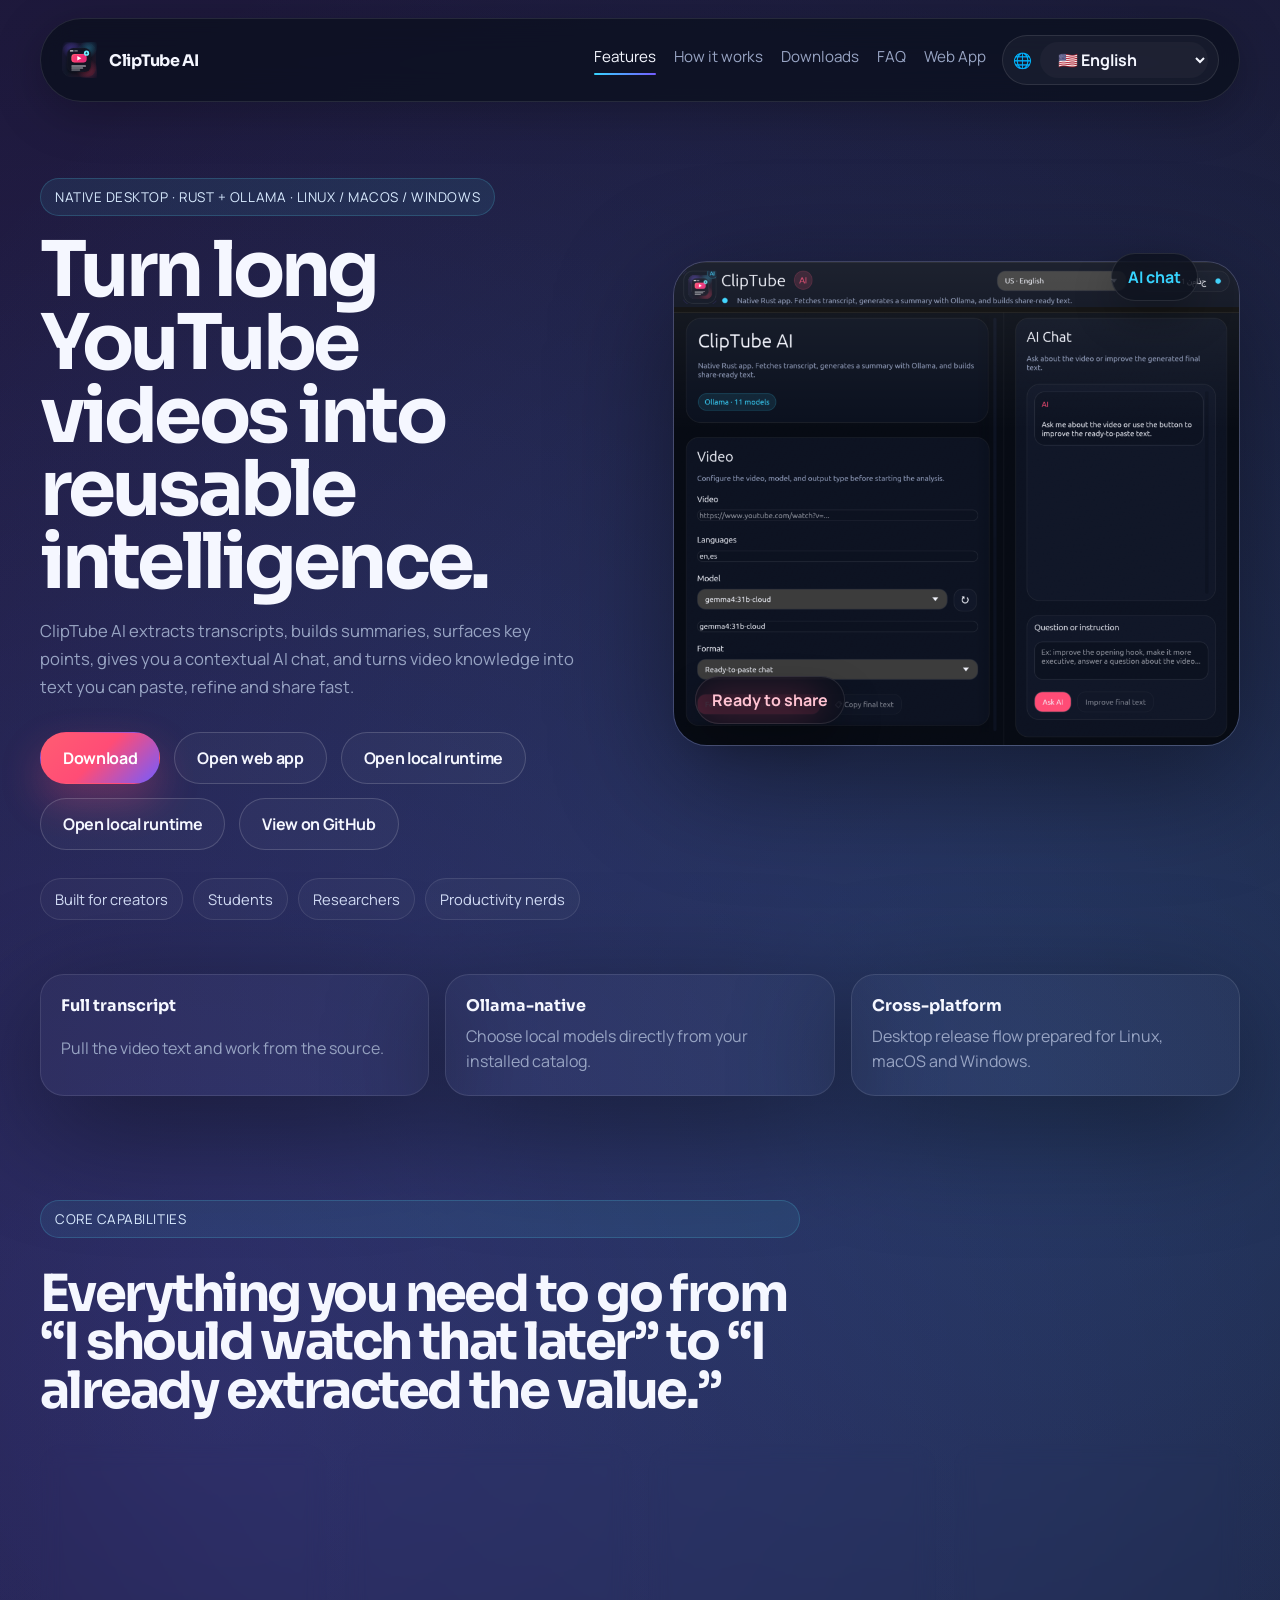
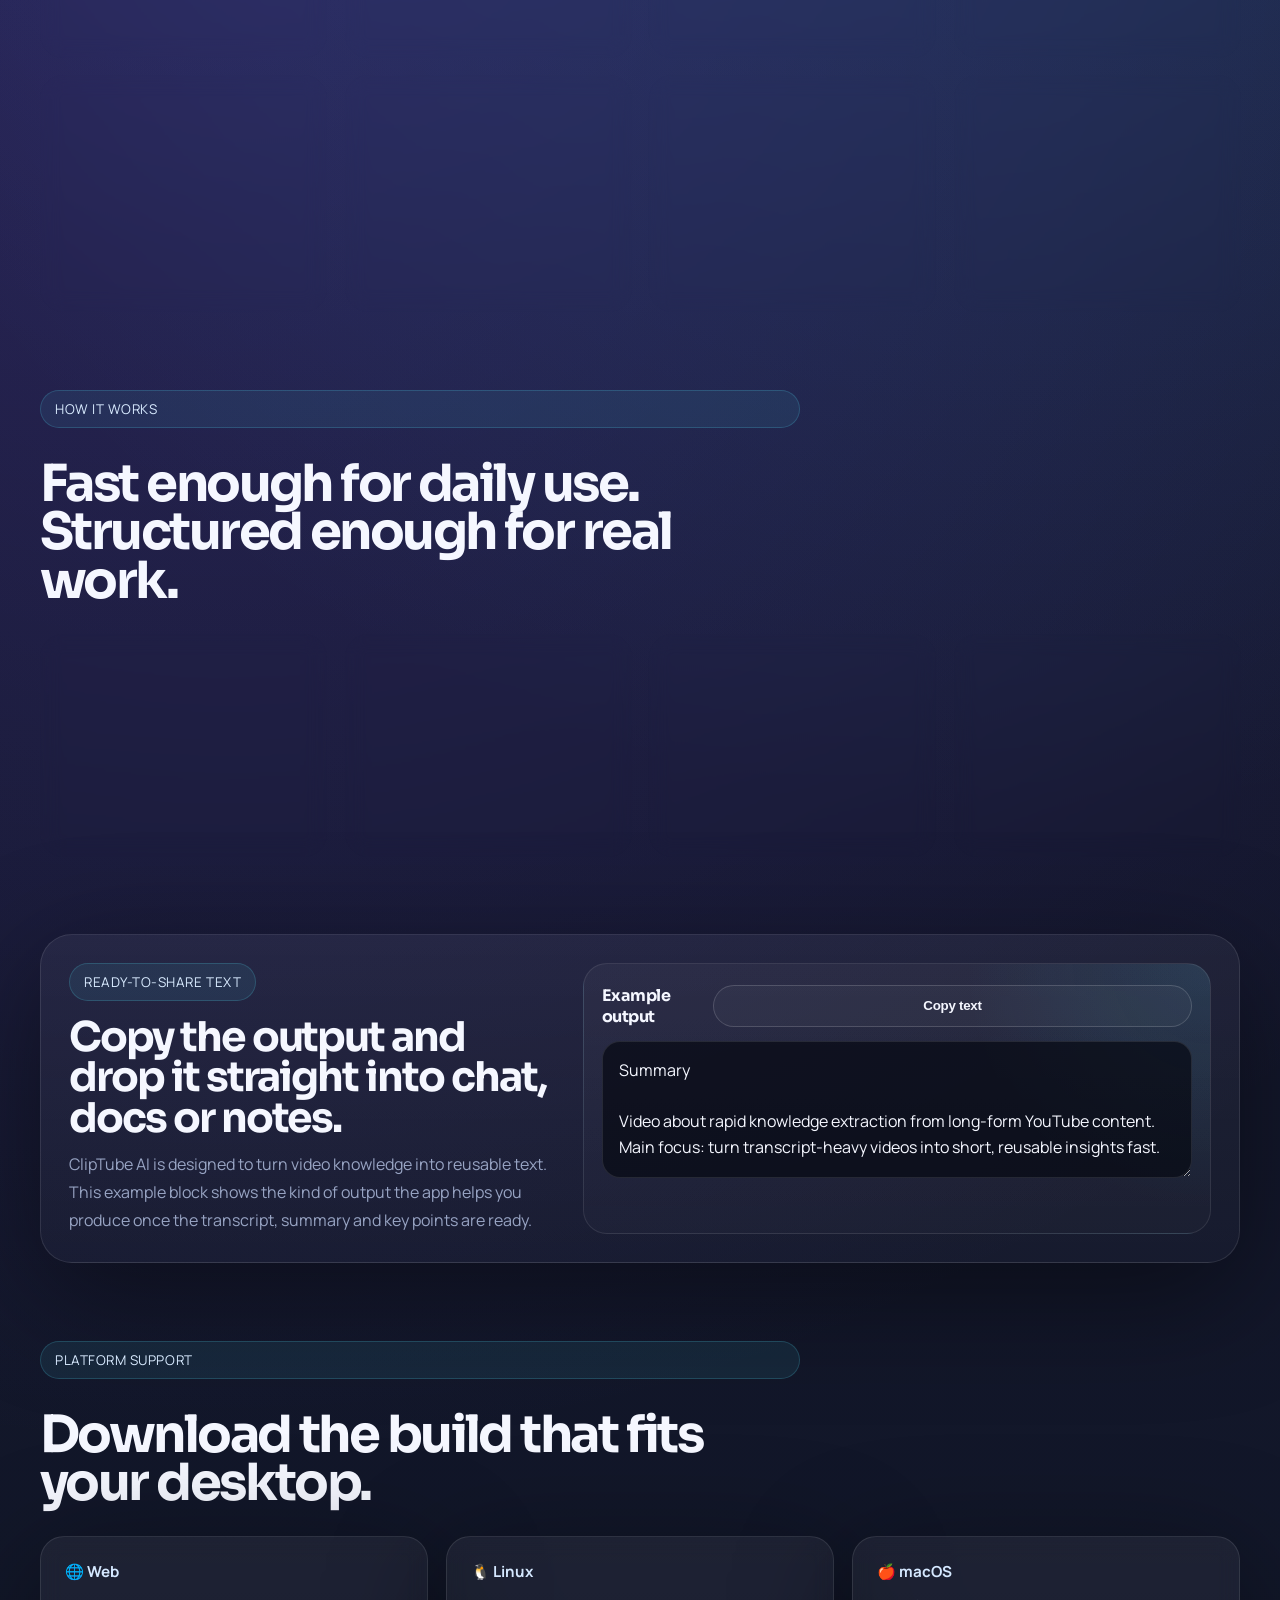
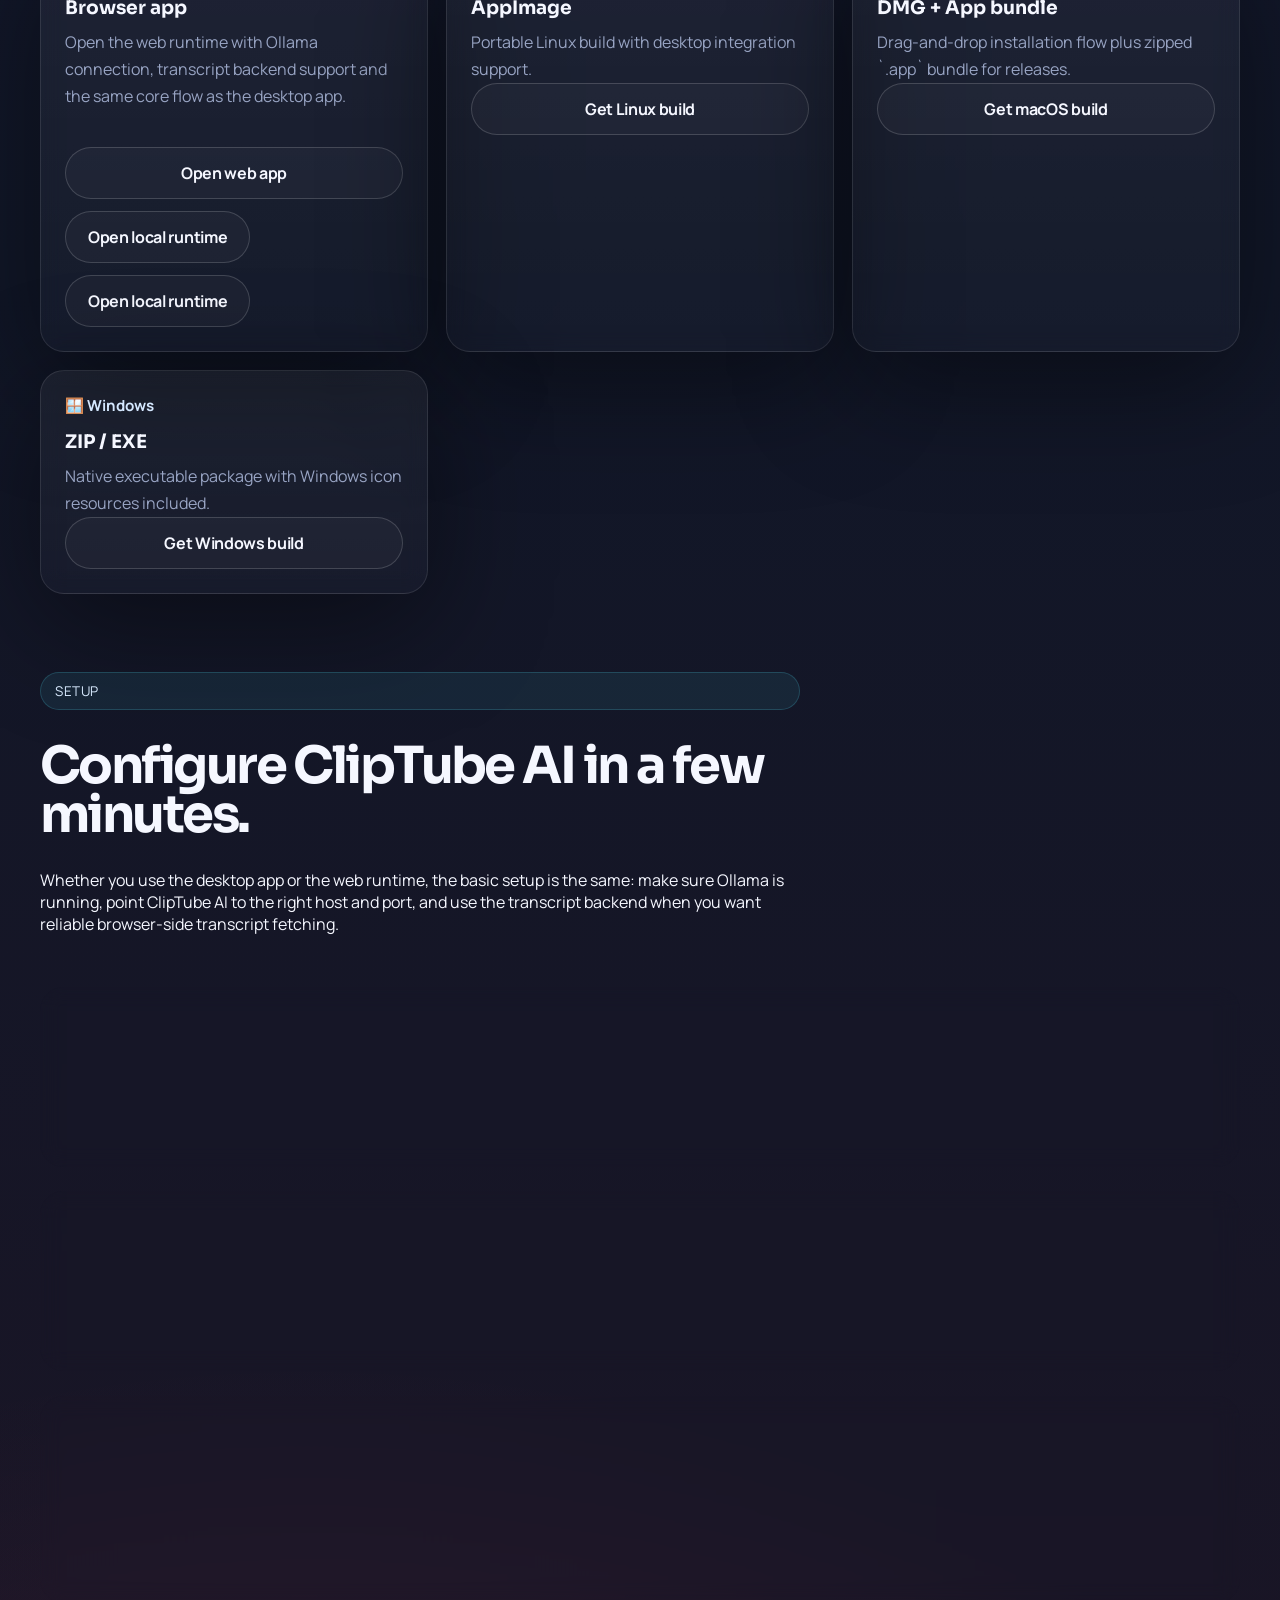
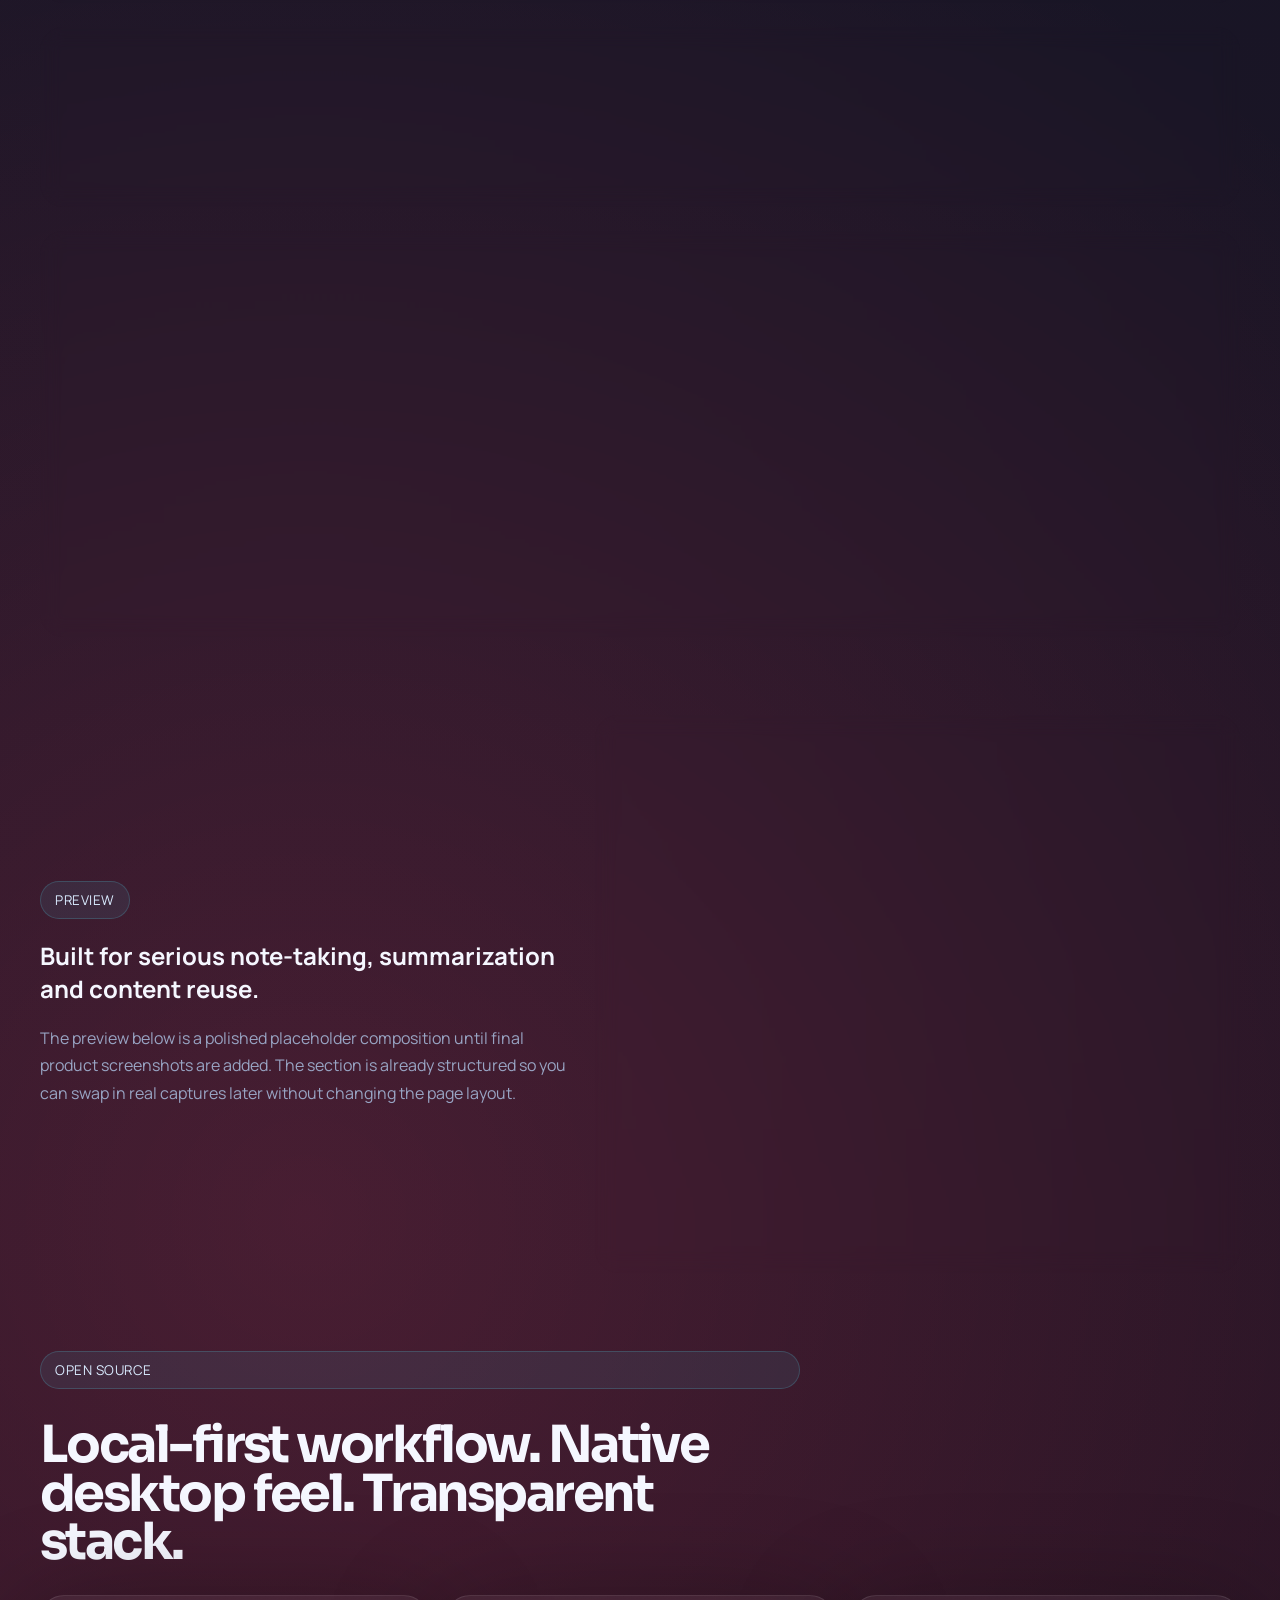
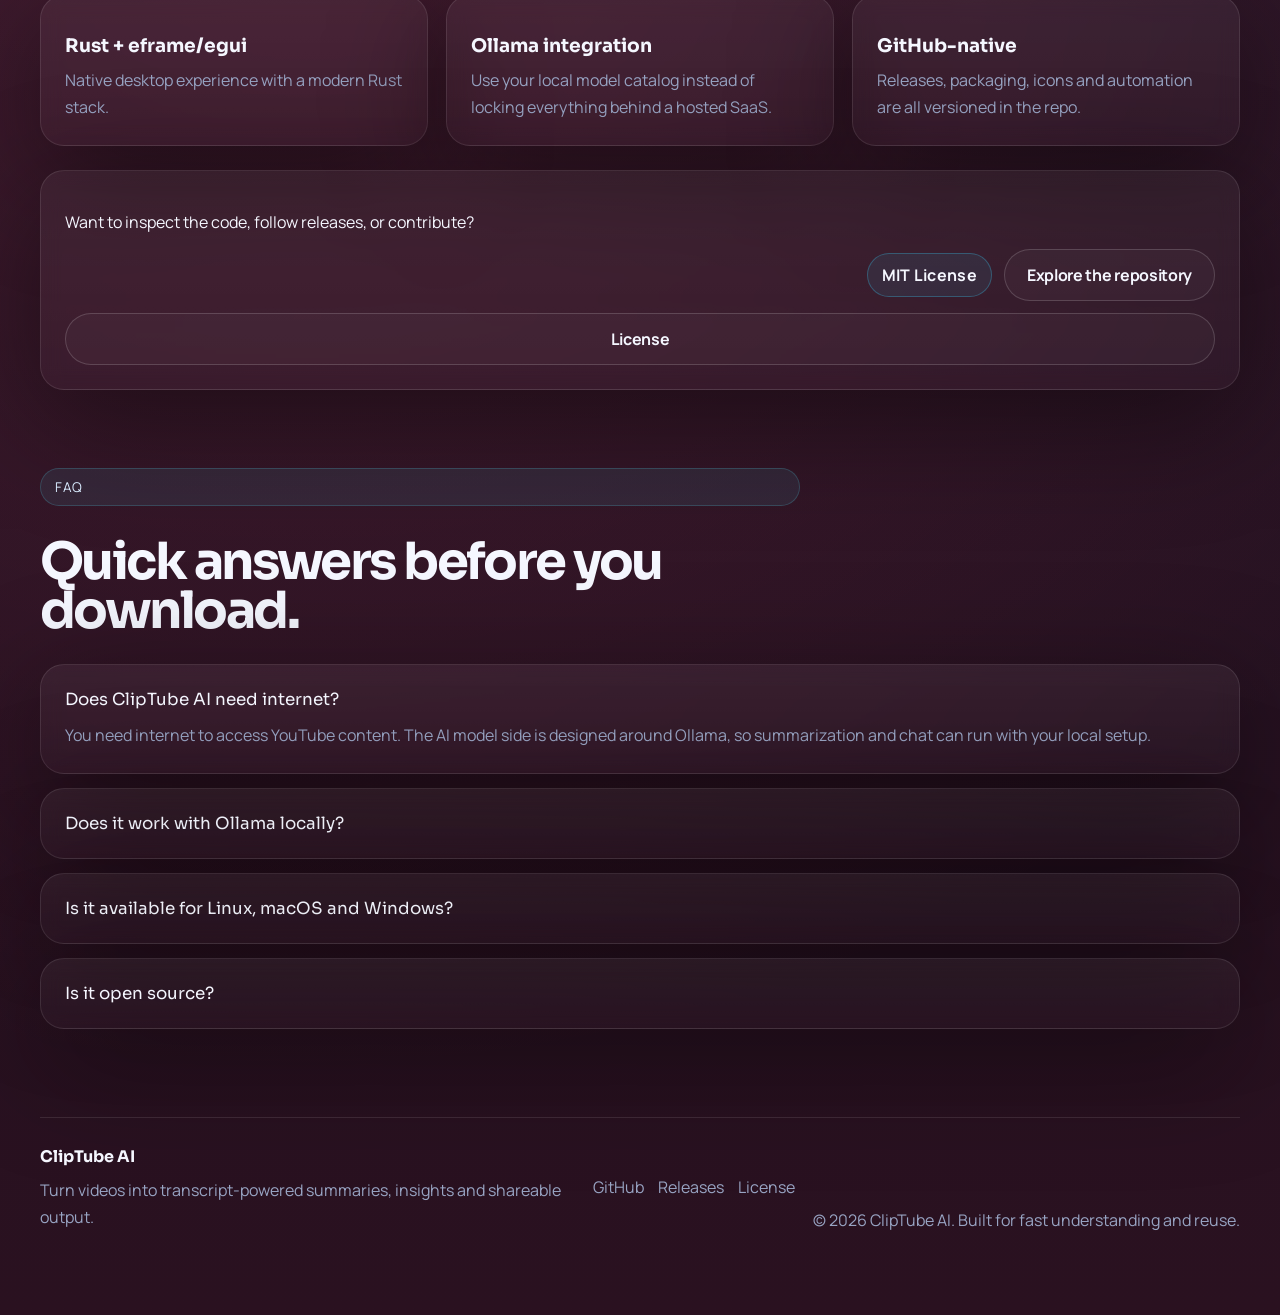
==== commit 743d3b1d: "Add local runtime button to landing" ====
--- a/docs/index.html
+++ b/docs/index.html
@@ -59,6 +59,8 @@
             <div class="hero-actions">
               <a class="button primary" data-release-link href="https://github.com/YOUR_GITHUB_USERNAME/cliptube-ai/releases/latest" data-i18n="downloadBtn">Download</a>
               <a class="button secondary" href="app/" data-i18n="webAppBtn">Open web app</a>
+              <a class="button secondary" href="http://127.0.0.1:4174/app/" target="_blank" rel="noreferrer" data-i18n="localRuntimeBtn">Open local runtime</a>
+              <a class="button secondary" href="http://127.0.0.1:4174/app/" target="_blank" rel="noreferrer" data-i18n="localRuntimeBtn">Open local runtime</a>
               <a class="button secondary" data-repo-link href="https://github.com/YOUR_GITHUB_USERNAME/cliptube-ai" data-i18n="githubBtn">View on GitHub</a>
             </div>
             <div class="hero-meta">
@@ -154,7 +156,13 @@
               <div class="platform" data-i18n="webLabel">🌐 Web</div>
               <h3 data-i18n="webTitle">Browser app</h3>
               <p data-i18n="webText">Open the web runtime with Ollama connection, transcript backend support and the same core flow as the desktop app.</p>
+              <div class="download-actions">
+              <div class="download-actions">
               <a class="button tertiary" href="app/" data-i18n="webBtn">Open web app</a>
+              <a class="button secondary" href="http://127.0.0.1:4174/app/" target="_blank" rel="noreferrer" data-i18n="localRuntimeBtn">Open local runtime</a>
+              </div>
+              <a class="button secondary" href="http://127.0.0.1:4174/app/" target="_blank" rel="noreferrer" data-i18n="localRuntimeBtn">Open local runtime</a>
+              </div>
             </article>
             <article class="download-card reveal">
               <div class="platform" data-i18n="linuxLabel">🐧 Linux</div>
@@ -219,6 +227,8 @@
               <div class="setup-note">
                 <strong data-i18n="setupOfflineTitle">Installable PWA + local full mode</strong>
                 <p data-i18n="setupOfflineText">On GitHub Pages, ClipTube AI Web works as an installable PWA and can cache the interface offline. For full transcript fetching and Ollama-powered analysis, use the local web runtime.</p>
+                <a class="button secondary" href="http://127.0.0.1:4174/app/" target="_blank" rel="noreferrer" data-i18n="localRuntimeBtn">Open local runtime</a>
+                <a class="button secondary" href="http://127.0.0.1:4174/app/" target="_blank" rel="noreferrer" data-i18n="localRuntimeBtn">Open local runtime</a>
               </div>
             </div>
           </div>
--- a/docs/styles.css
+++ b/docs/styles.css
@@ -489,3 +489,5 @@
 }
 .setup-note strong { display:block; margin-bottom:10px; font-family: 'Sora', sans-serif; font-size: 1.02rem; }
 .setup-note p { margin:0; color: var(--muted); line-height:1.8; max-width: 58ch; }
+
+.download-actions { display:flex; gap:12px; flex-wrap:wrap; margin-top:18px; }
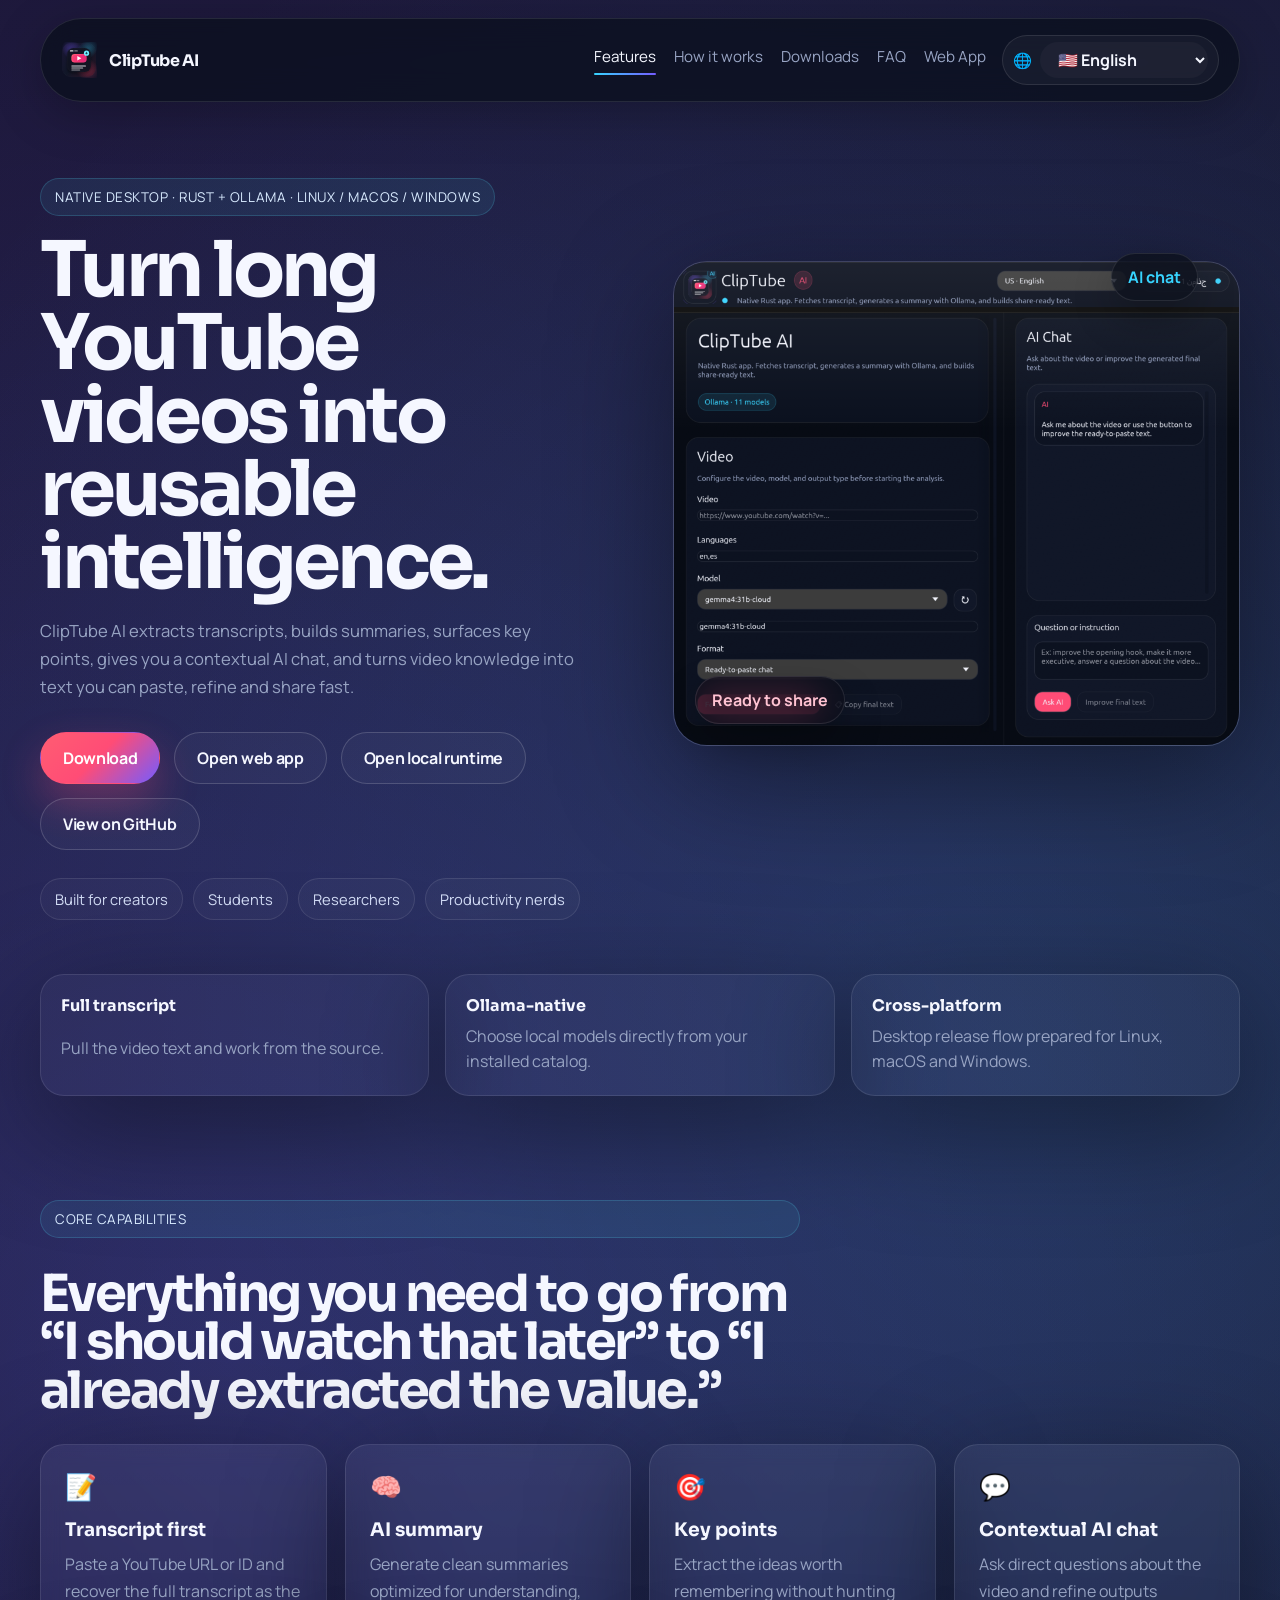
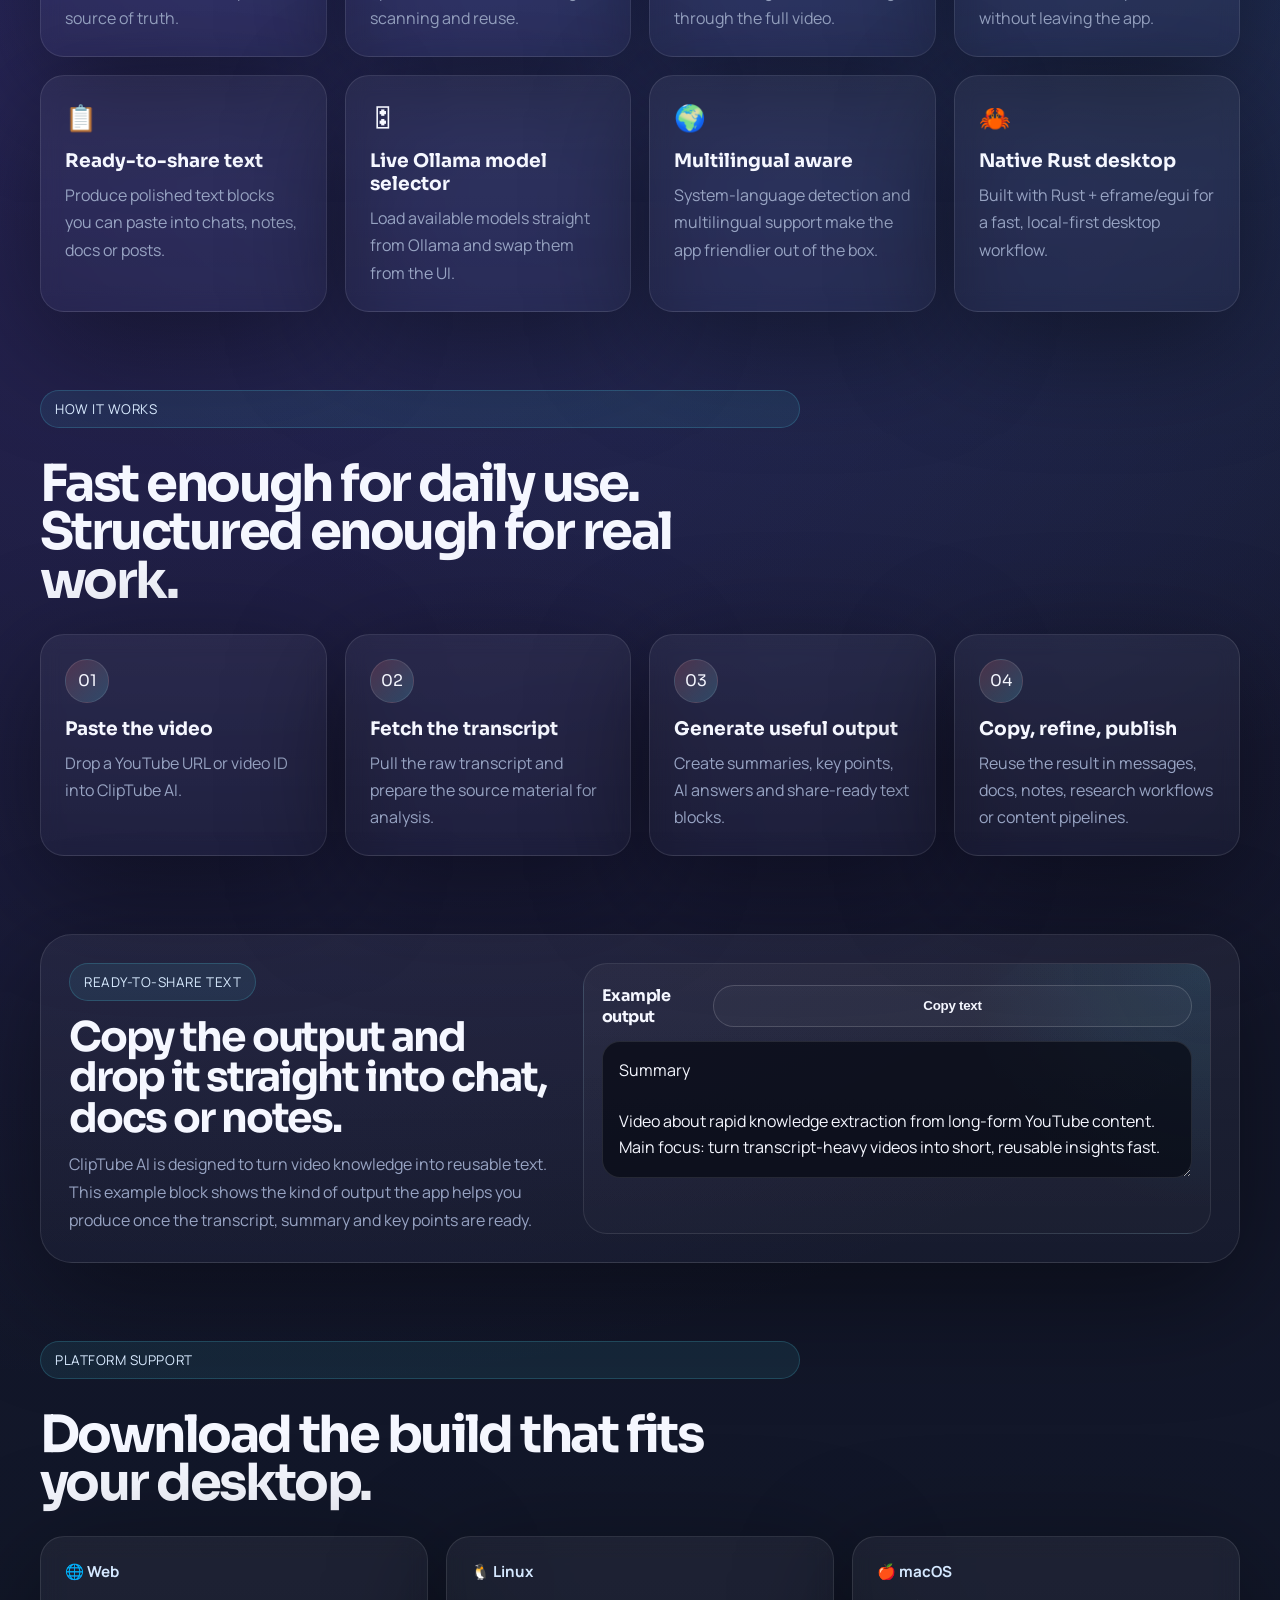
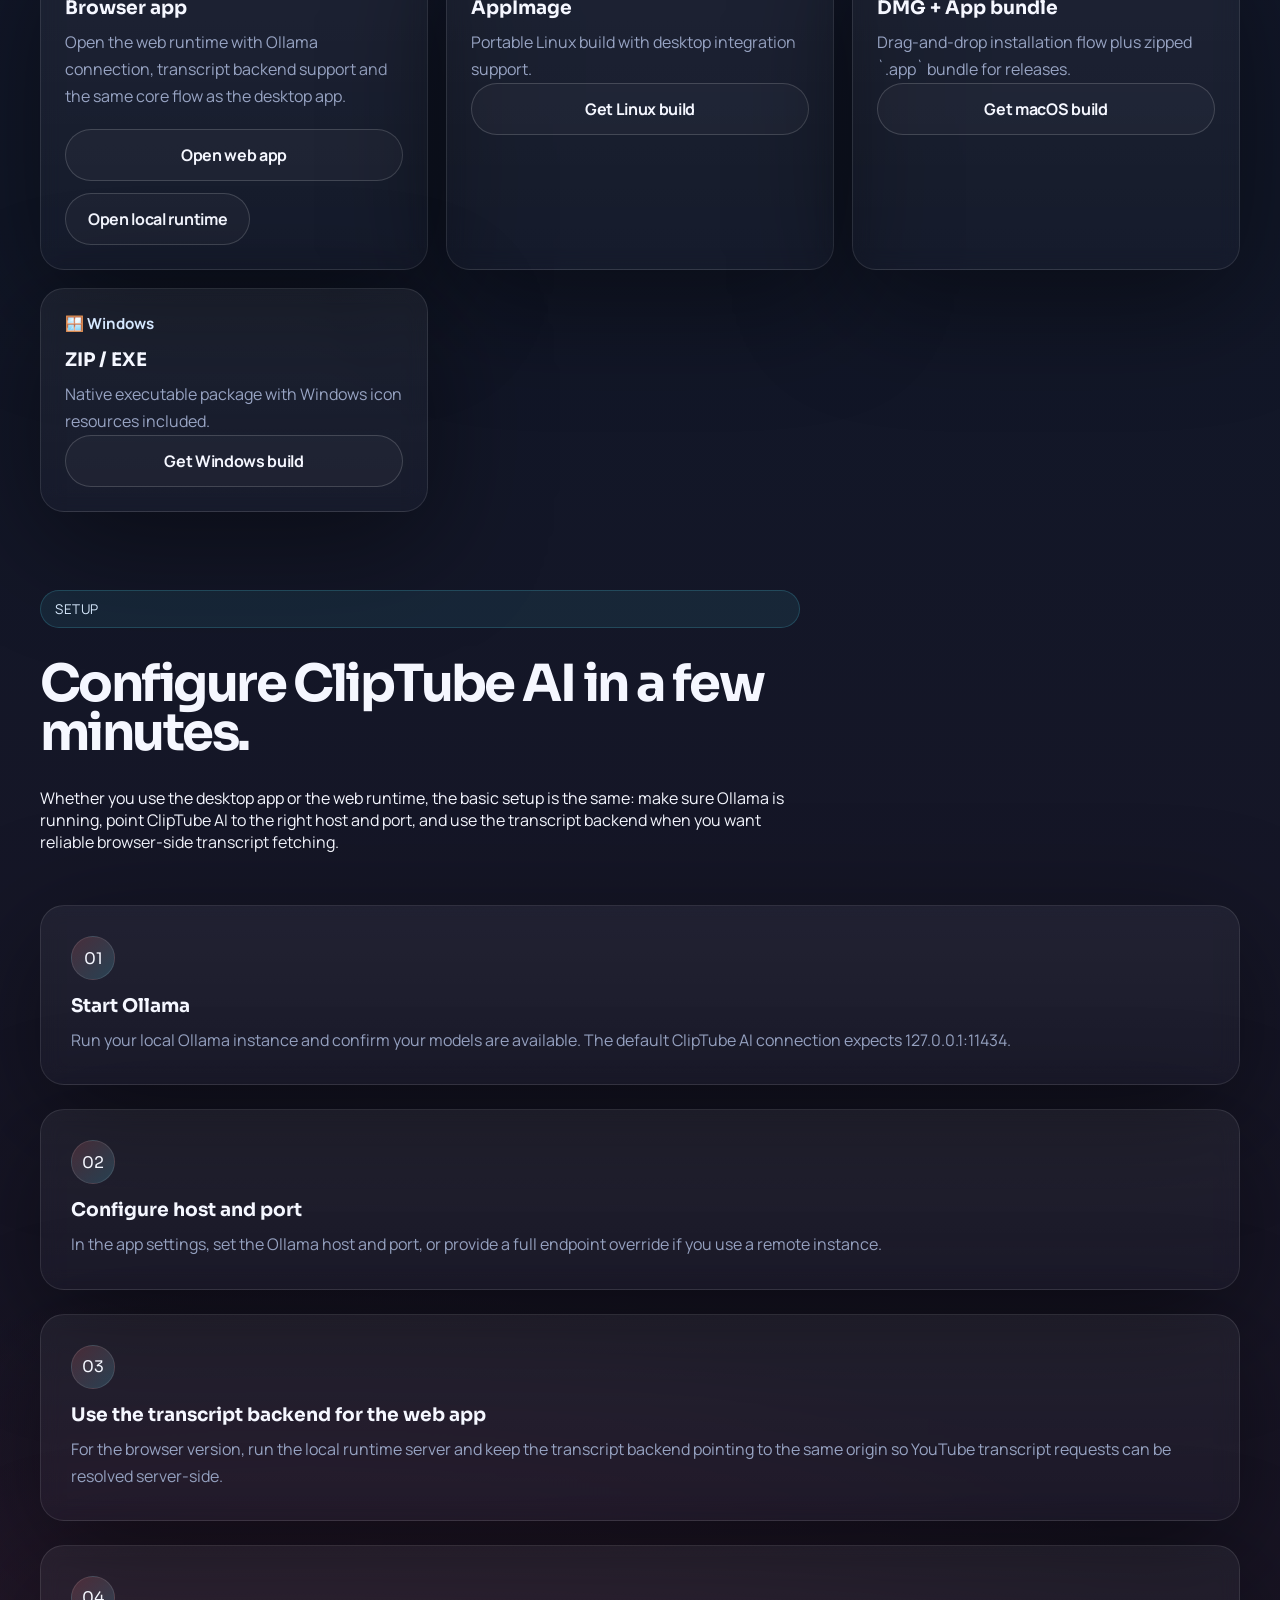
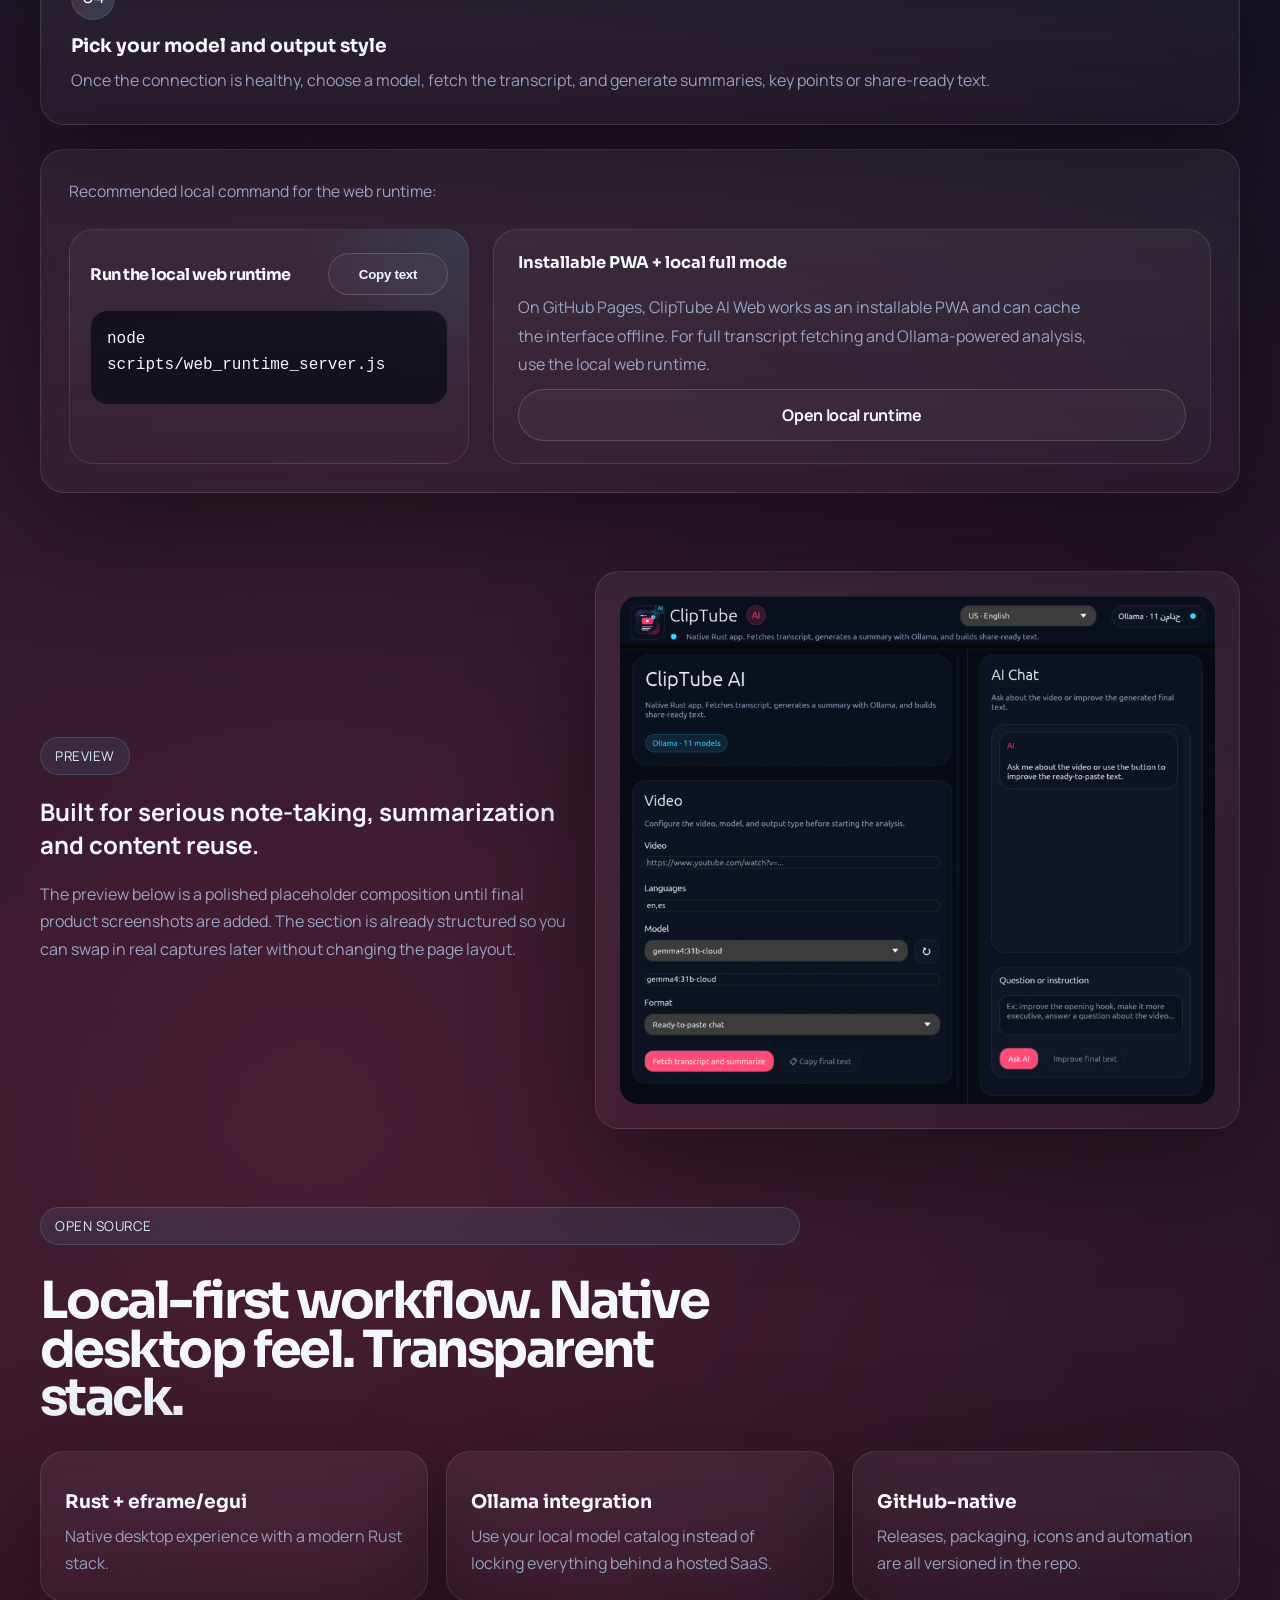
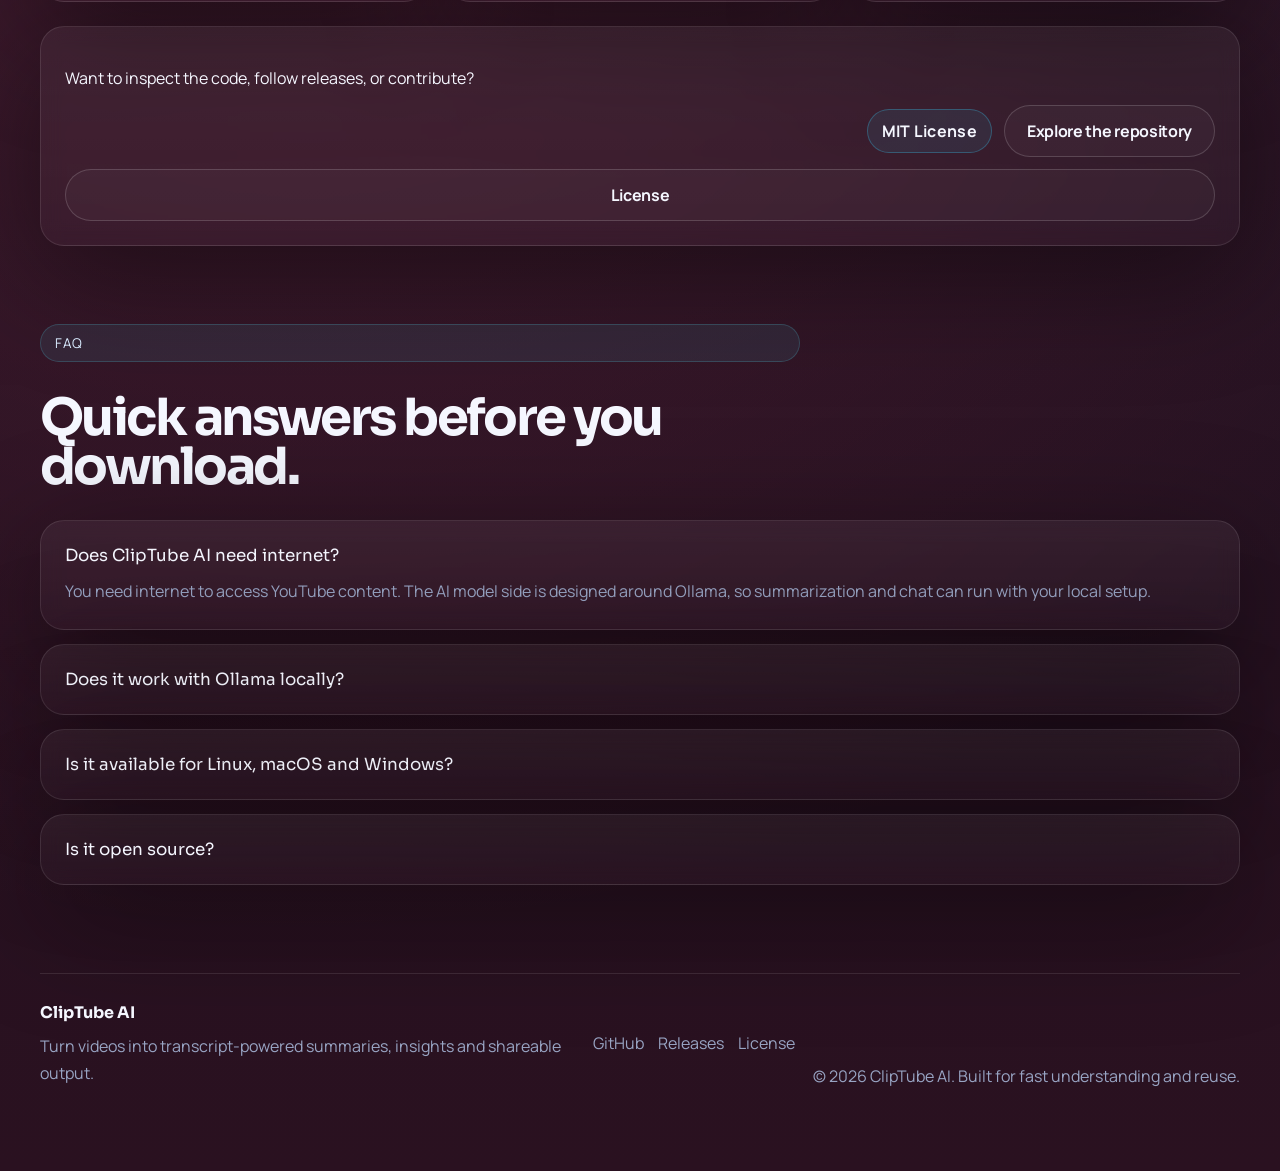
==== commit ffb2877a: "Deduplicate local runtime landing links" ====
--- a/docs/index.html
+++ b/docs/index.html
@@ -60,7 +60,6 @@
               <a class="button primary" data-release-link href="https://github.com/YOUR_GITHUB_USERNAME/cliptube-ai/releases/latest" data-i18n="downloadBtn">Download</a>
               <a class="button secondary" href="app/" data-i18n="webAppBtn">Open web app</a>
               <a class="button secondary" href="http://127.0.0.1:4174/app/" target="_blank" rel="noreferrer" data-i18n="localRuntimeBtn">Open local runtime</a>
-              <a class="button secondary" href="http://127.0.0.1:4174/app/" target="_blank" rel="noreferrer" data-i18n="localRuntimeBtn">Open local runtime</a>
               <a class="button secondary" data-repo-link href="https://github.com/YOUR_GITHUB_USERNAME/cliptube-ai" data-i18n="githubBtn">View on GitHub</a>
             </div>
             <div class="hero-meta">
@@ -157,10 +156,7 @@
               <h3 data-i18n="webTitle">Browser app</h3>
               <p data-i18n="webText">Open the web runtime with Ollama connection, transcript backend support and the same core flow as the desktop app.</p>
               <div class="download-actions">
-              <div class="download-actions">
               <a class="button tertiary" href="app/" data-i18n="webBtn">Open web app</a>
-              <a class="button secondary" href="http://127.0.0.1:4174/app/" target="_blank" rel="noreferrer" data-i18n="localRuntimeBtn">Open local runtime</a>
-              </div>
               <a class="button secondary" href="http://127.0.0.1:4174/app/" target="_blank" rel="noreferrer" data-i18n="localRuntimeBtn">Open local runtime</a>
               </div>
             </article>
@@ -227,8 +223,7 @@
               <div class="setup-note">
                 <strong data-i18n="setupOfflineTitle">Installable PWA + local full mode</strong>
                 <p data-i18n="setupOfflineText">On GitHub Pages, ClipTube AI Web works as an installable PWA and can cache the interface offline. For full transcript fetching and Ollama-powered analysis, use the local web runtime.</p>
-                <a class="button secondary" href="http://127.0.0.1:4174/app/" target="_blank" rel="noreferrer" data-i18n="localRuntimeBtn">Open local runtime</a>
-                <a class="button secondary" href="http://127.0.0.1:4174/app/" target="_blank" rel="noreferrer" data-i18n="localRuntimeBtn">Open local runtime</a>
+              <a class="button secondary" href="http://127.0.0.1:4174/app/" target="_blank" rel="noreferrer" data-i18n="localRuntimeBtn">Open local runtime</a>
               </div>
             </div>
           </div>
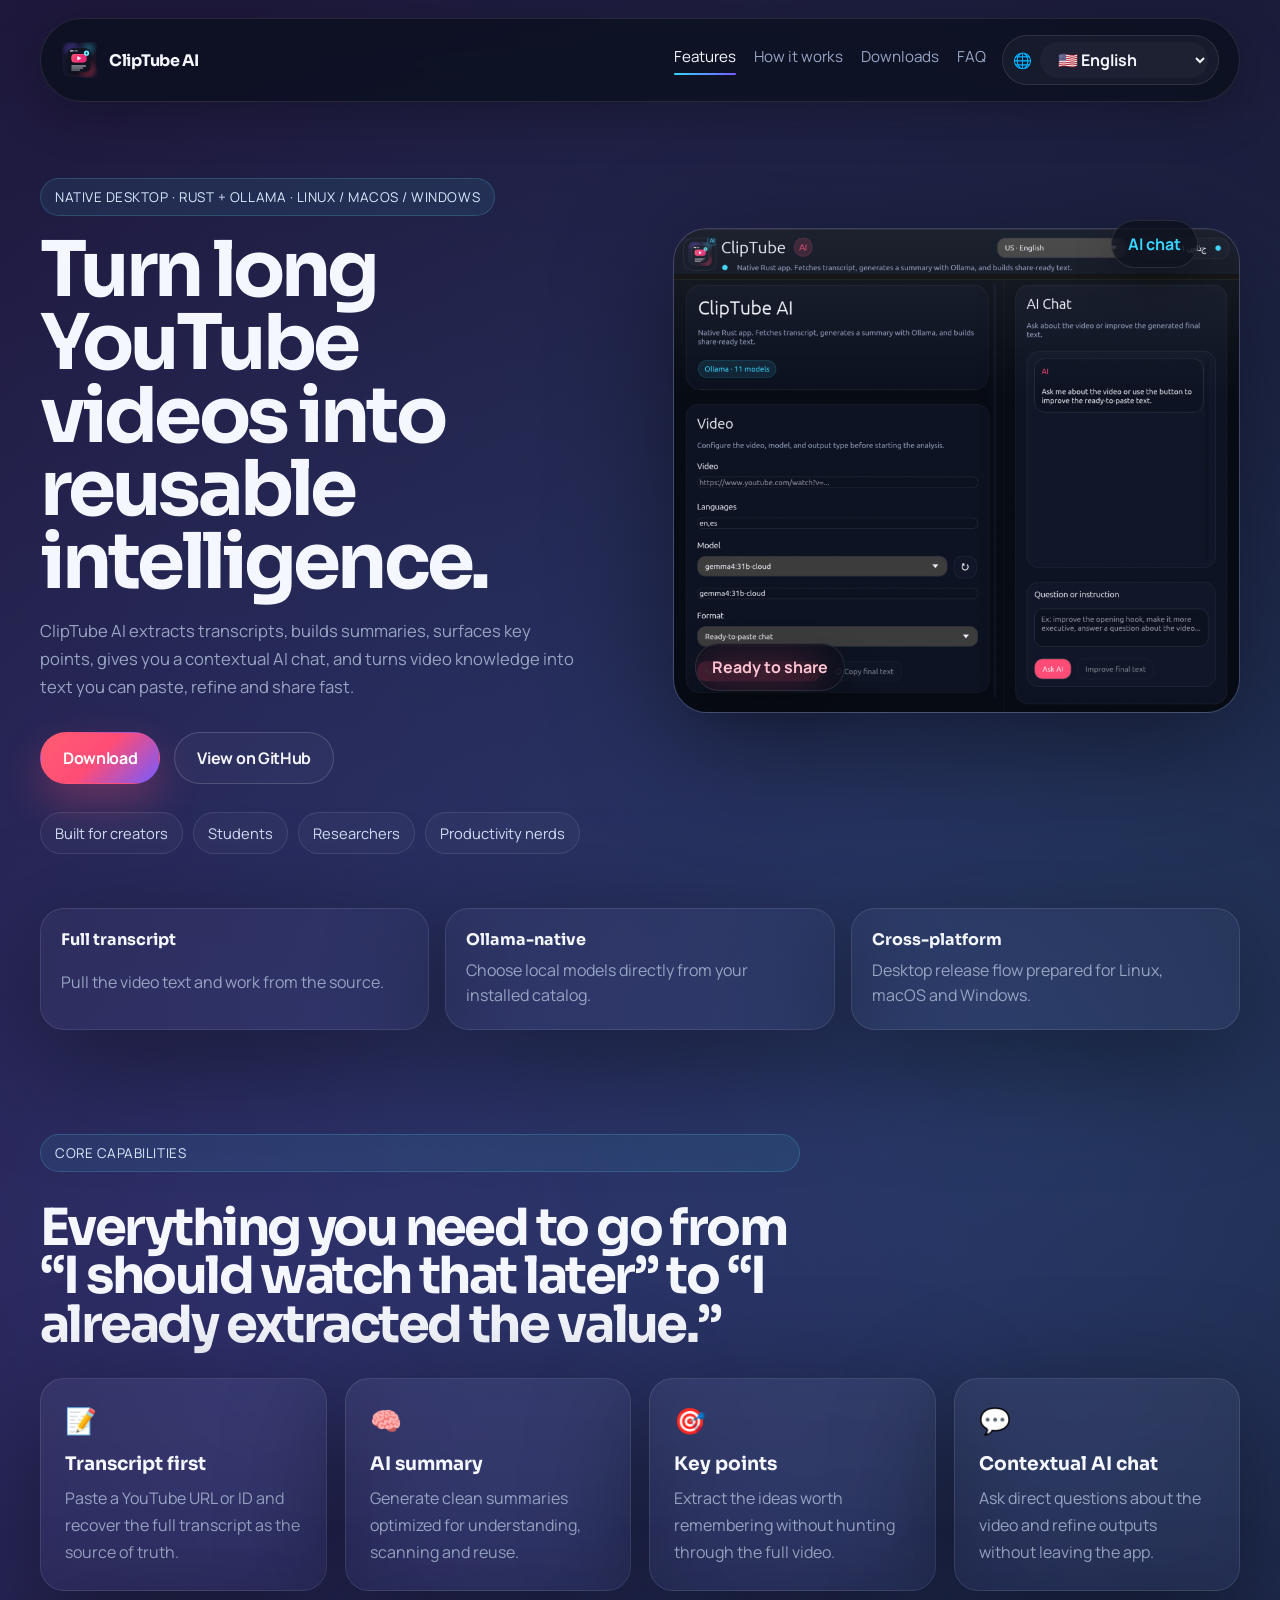
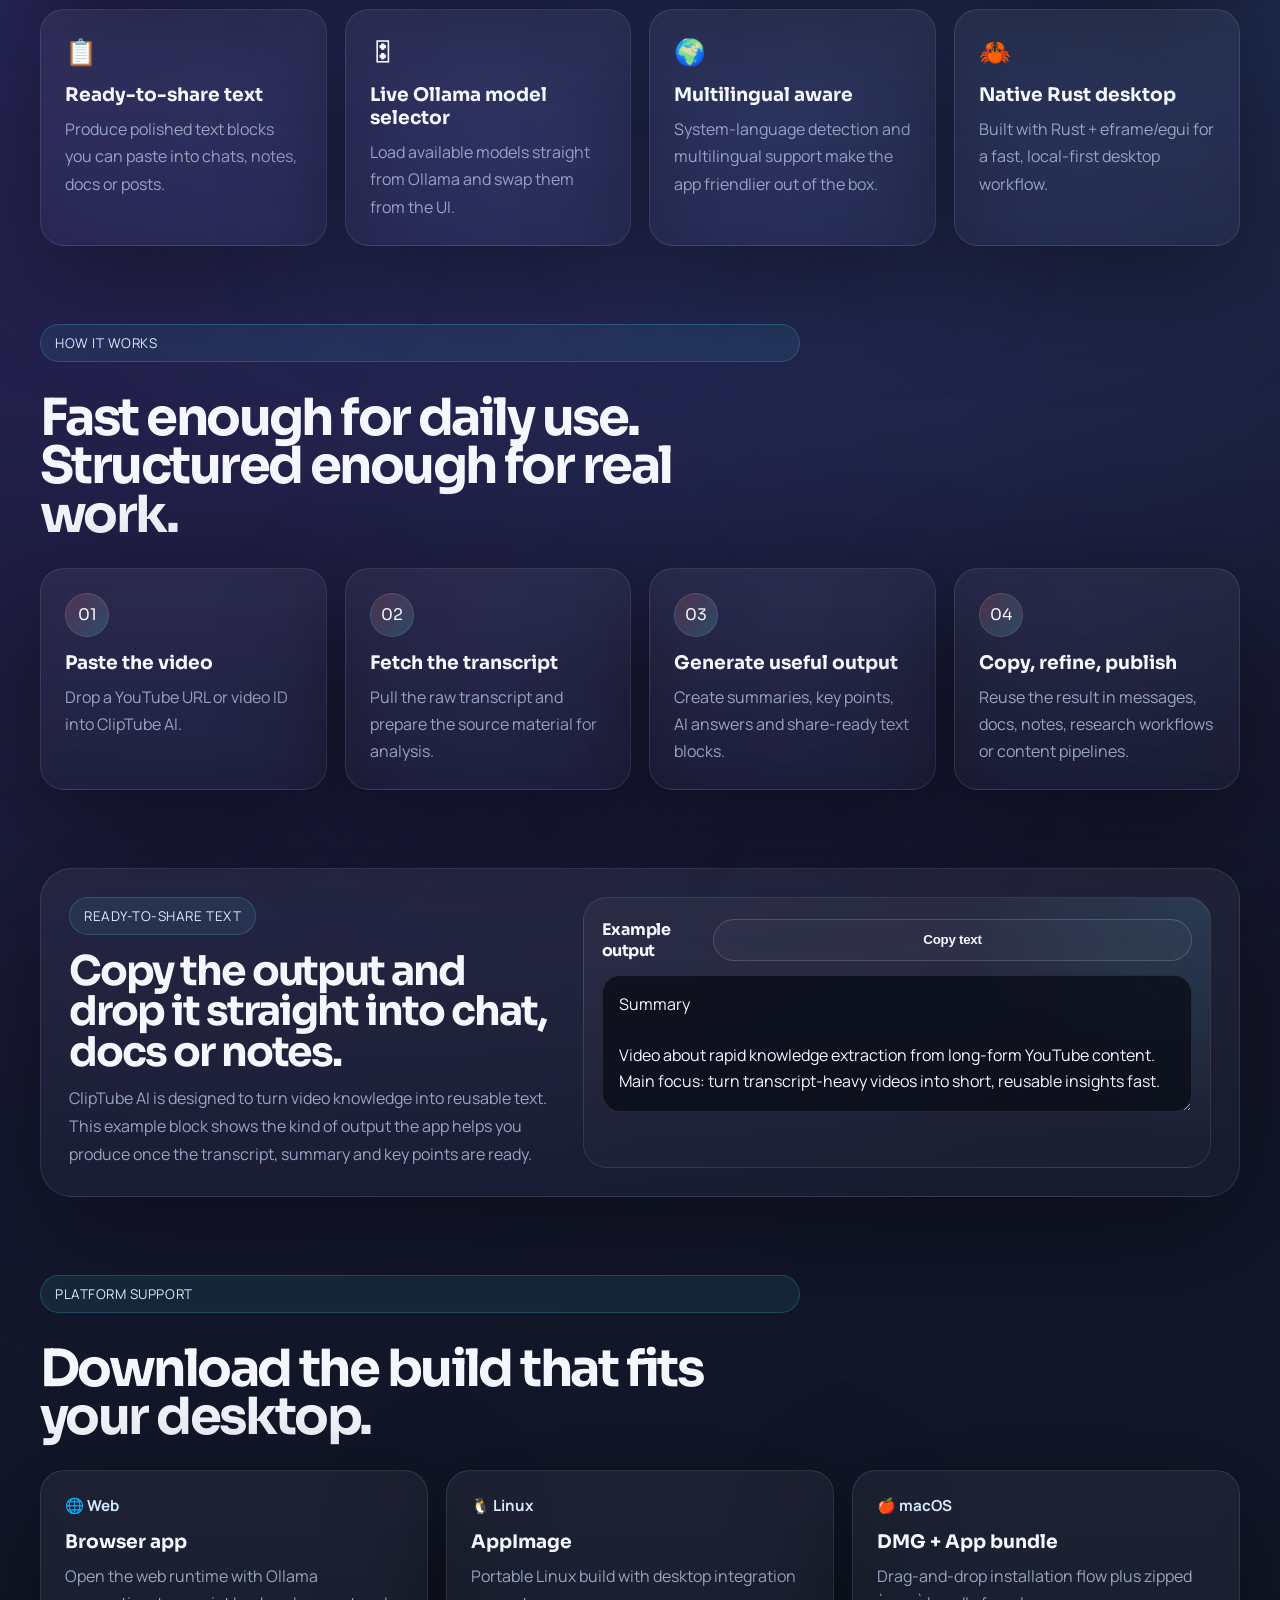
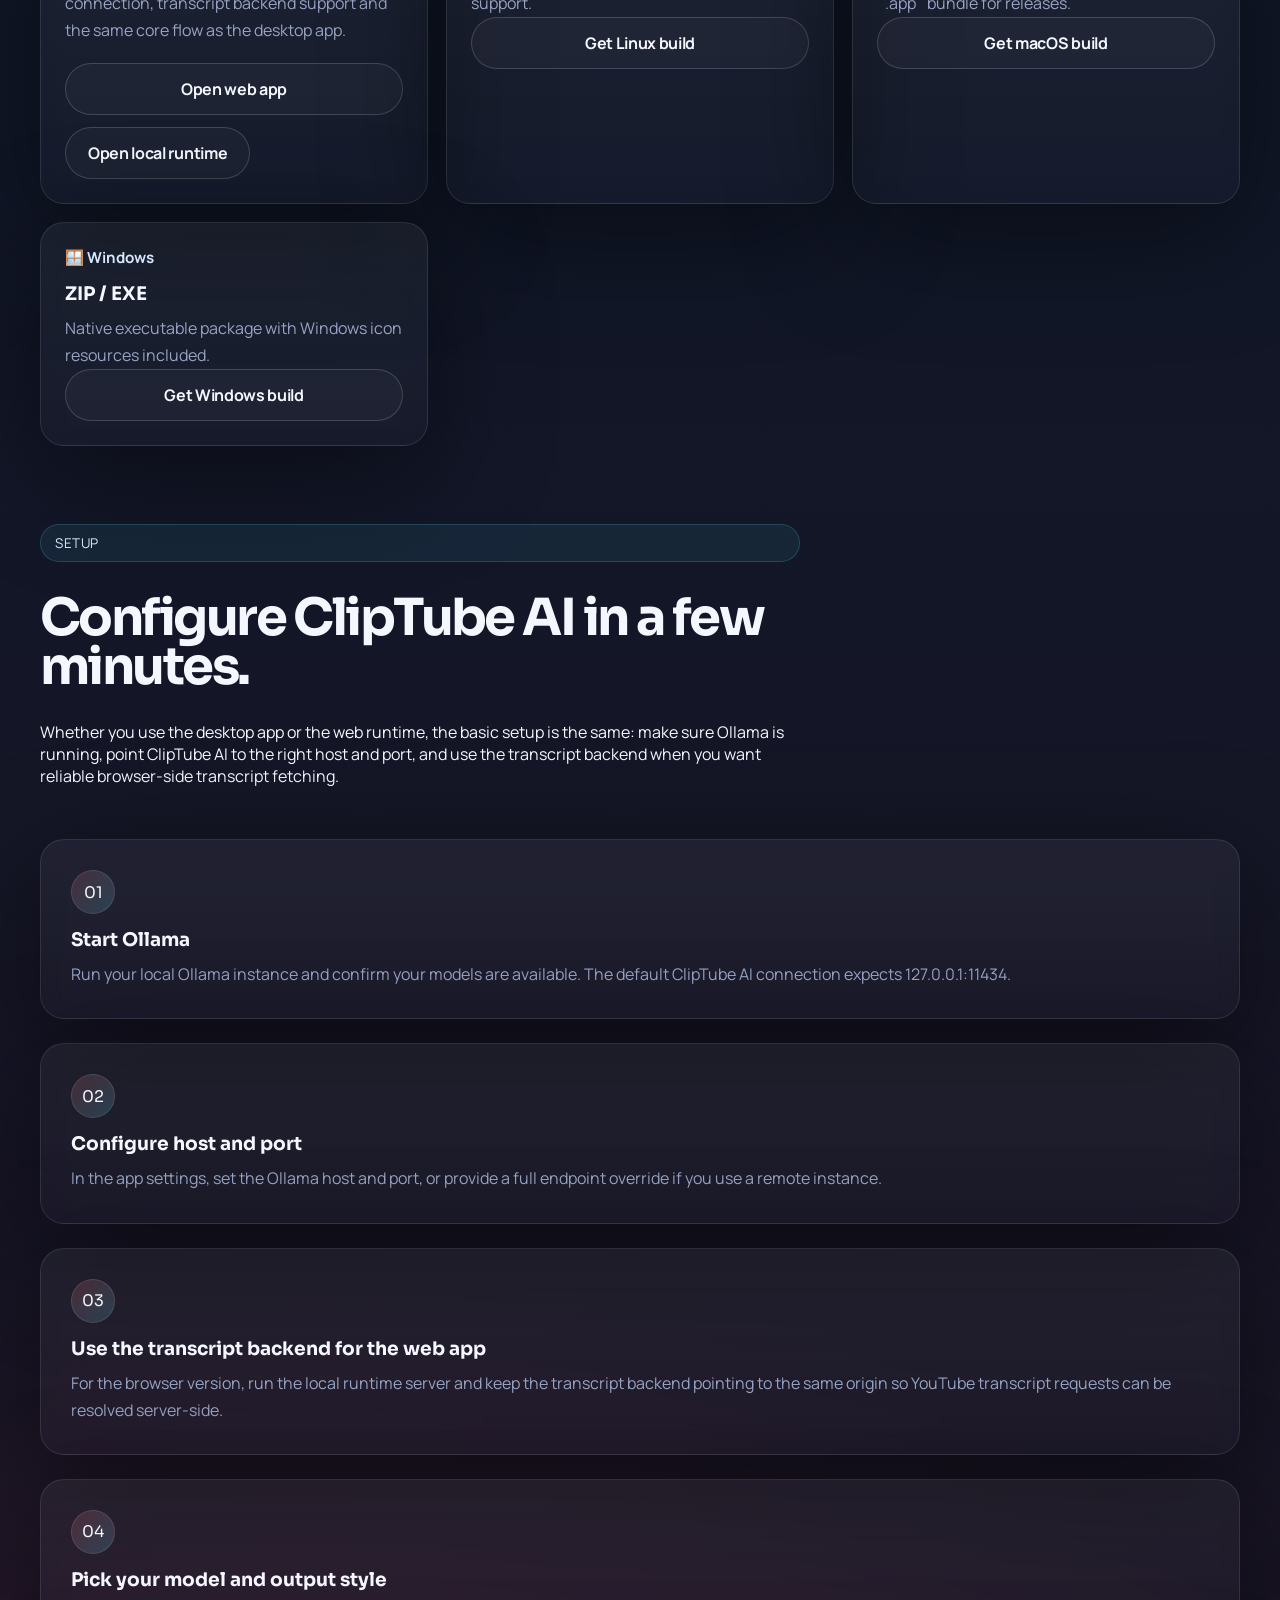
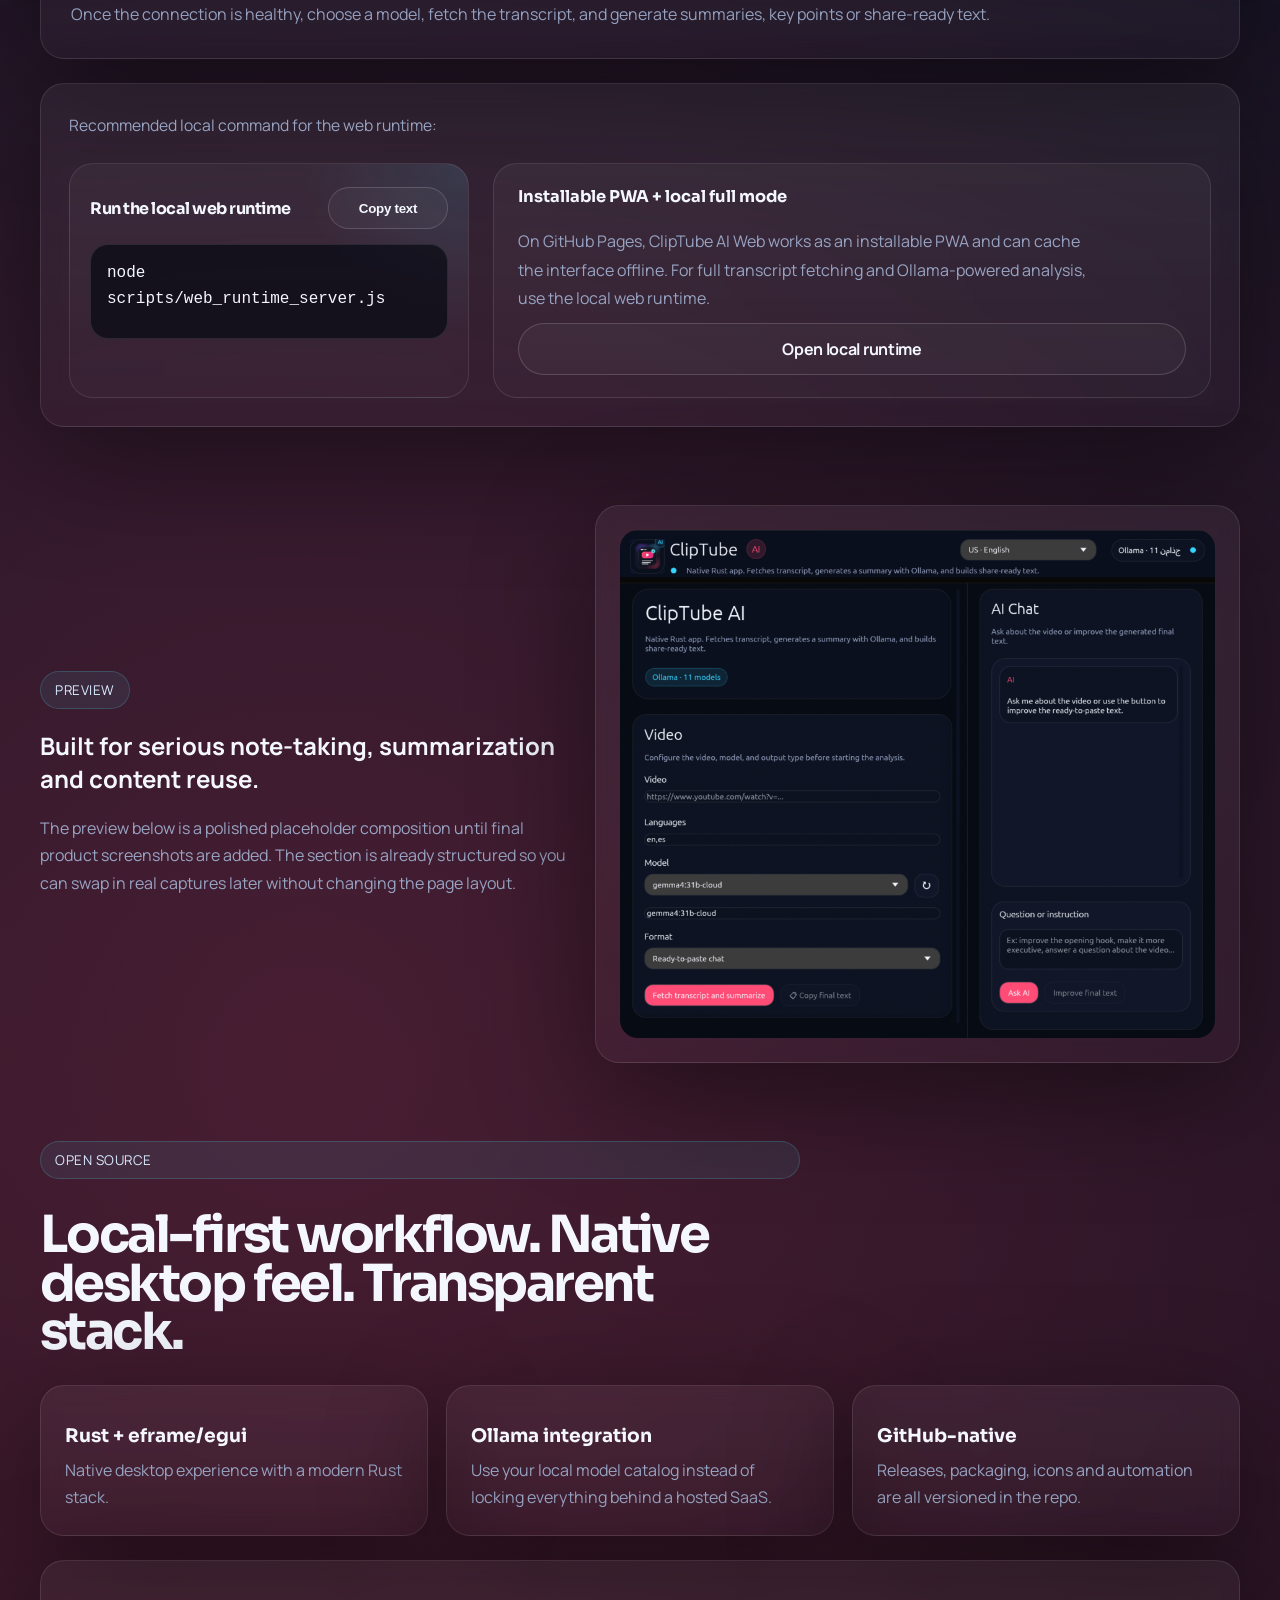
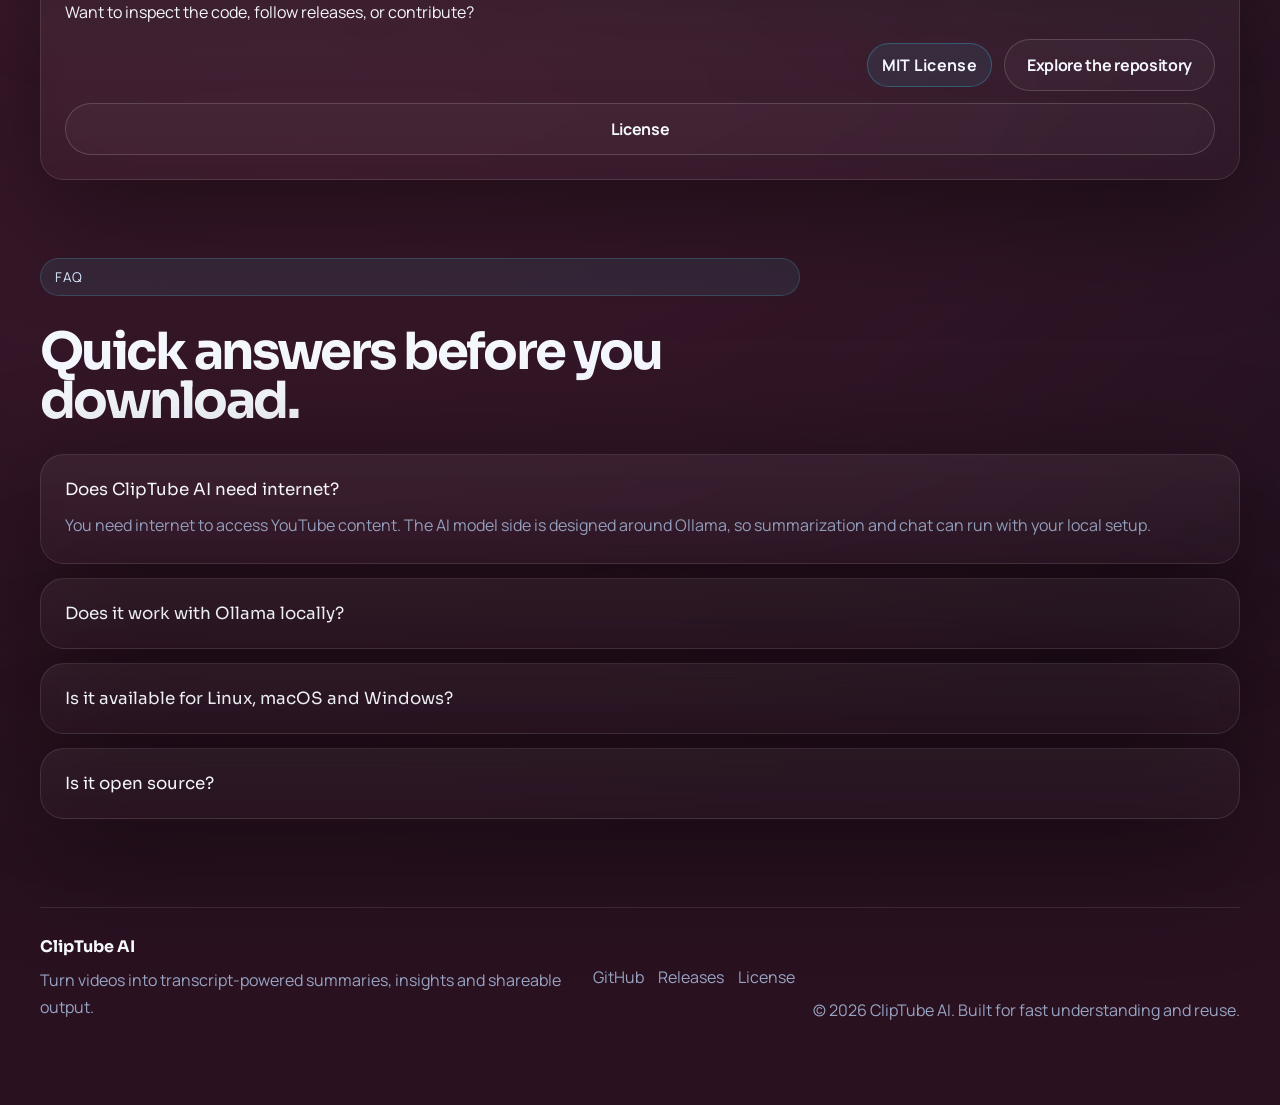
==== commit 04f3d650: "Hide top web app CTA on landing" ====
--- a/docs/index.html
+++ b/docs/index.html
@@ -28,7 +28,6 @@
             <a href="#workflow" data-i18n="navWorkflow">How it works</a>
             <a href="#downloads" data-i18n="navDownloads">Downloads</a>
             <a href="#faq" data-i18n="navFaq">FAQ</a>
-            <a href="app/" data-i18n="navWebApp">Web App</a>
           </nav>
           <div class="lang-switch" aria-label="Language switcher">
             <label class="lang-select-label" for="language-select">🌐</label>
@@ -58,8 +57,6 @@
             </p>
             <div class="hero-actions">
               <a class="button primary" data-release-link href="https://github.com/YOUR_GITHUB_USERNAME/cliptube-ai/releases/latest" data-i18n="downloadBtn">Download</a>
-              <a class="button secondary" href="app/" data-i18n="webAppBtn">Open web app</a>
-              <a class="button secondary" href="http://127.0.0.1:4174/app/" target="_blank" rel="noreferrer" data-i18n="localRuntimeBtn">Open local runtime</a>
               <a class="button secondary" data-repo-link href="https://github.com/YOUR_GITHUB_USERNAME/cliptube-ai" data-i18n="githubBtn">View on GitHub</a>
             </div>
             <div class="hero-meta">
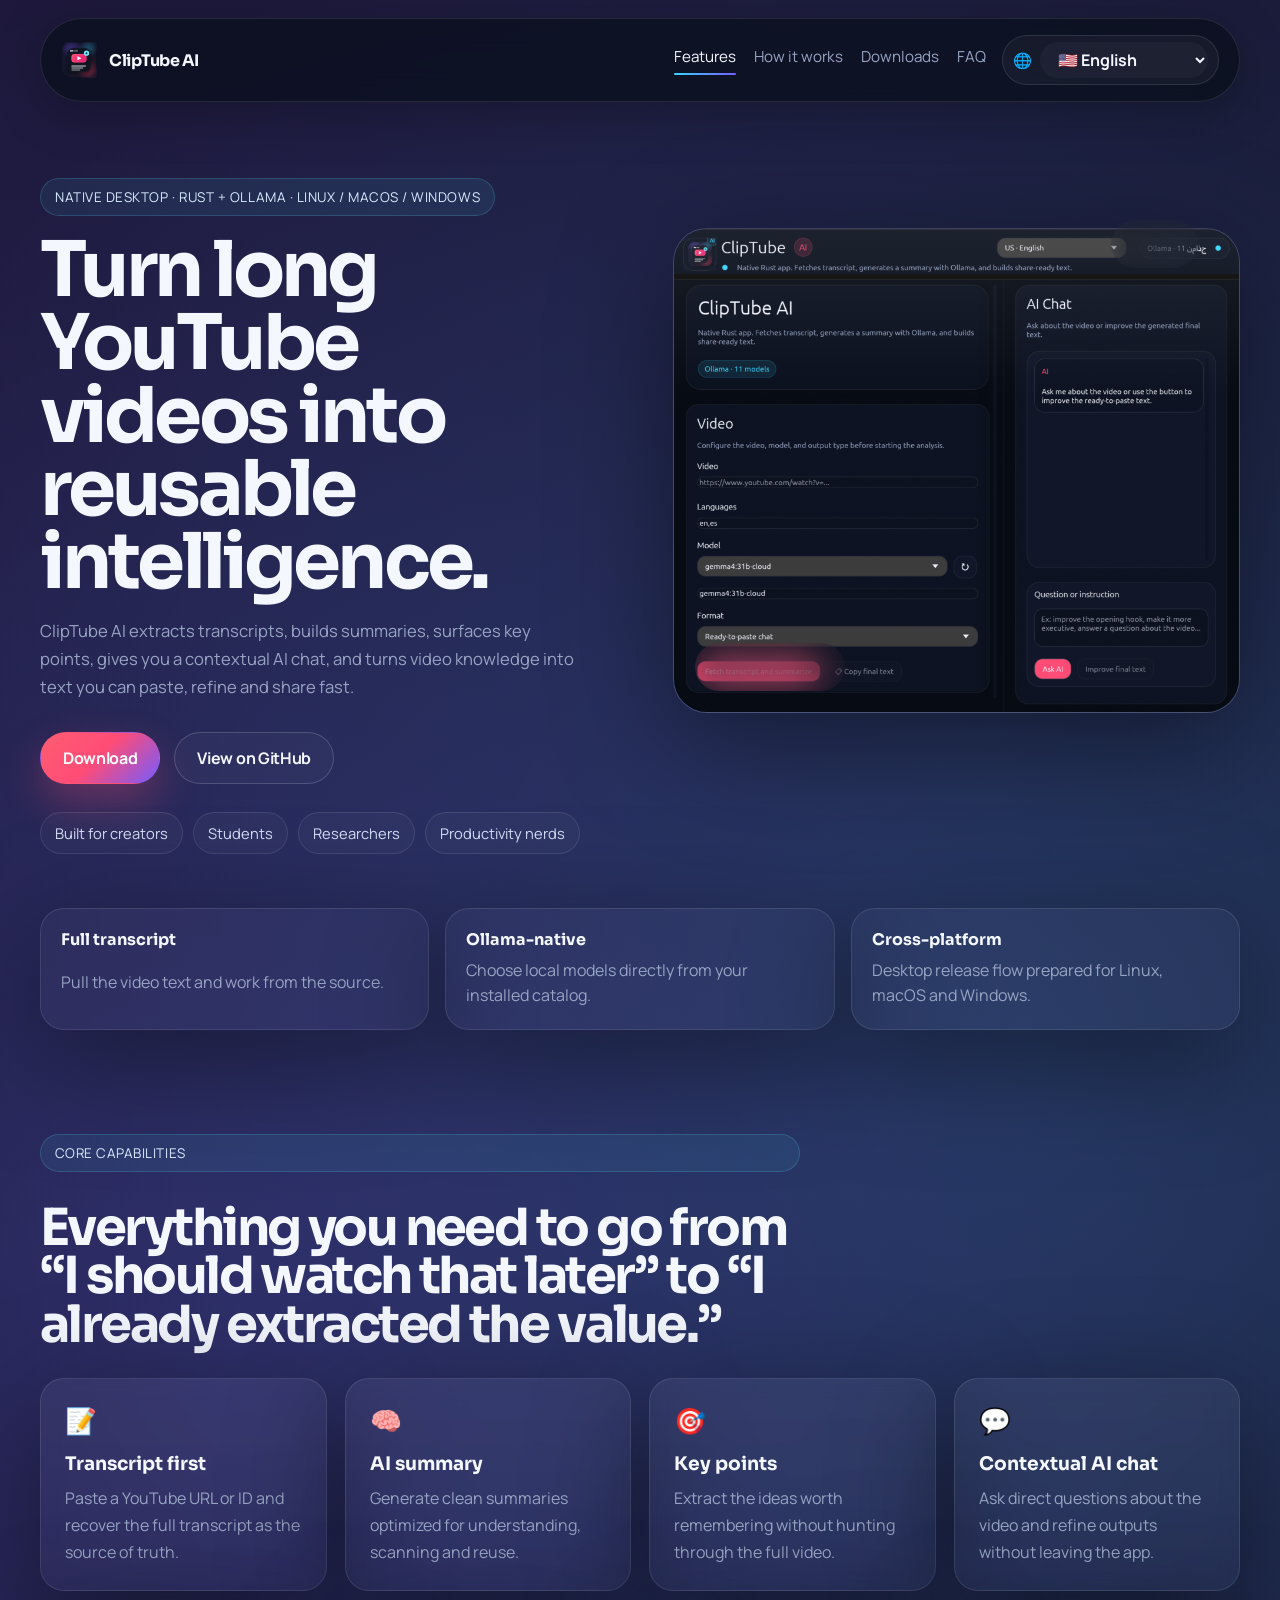
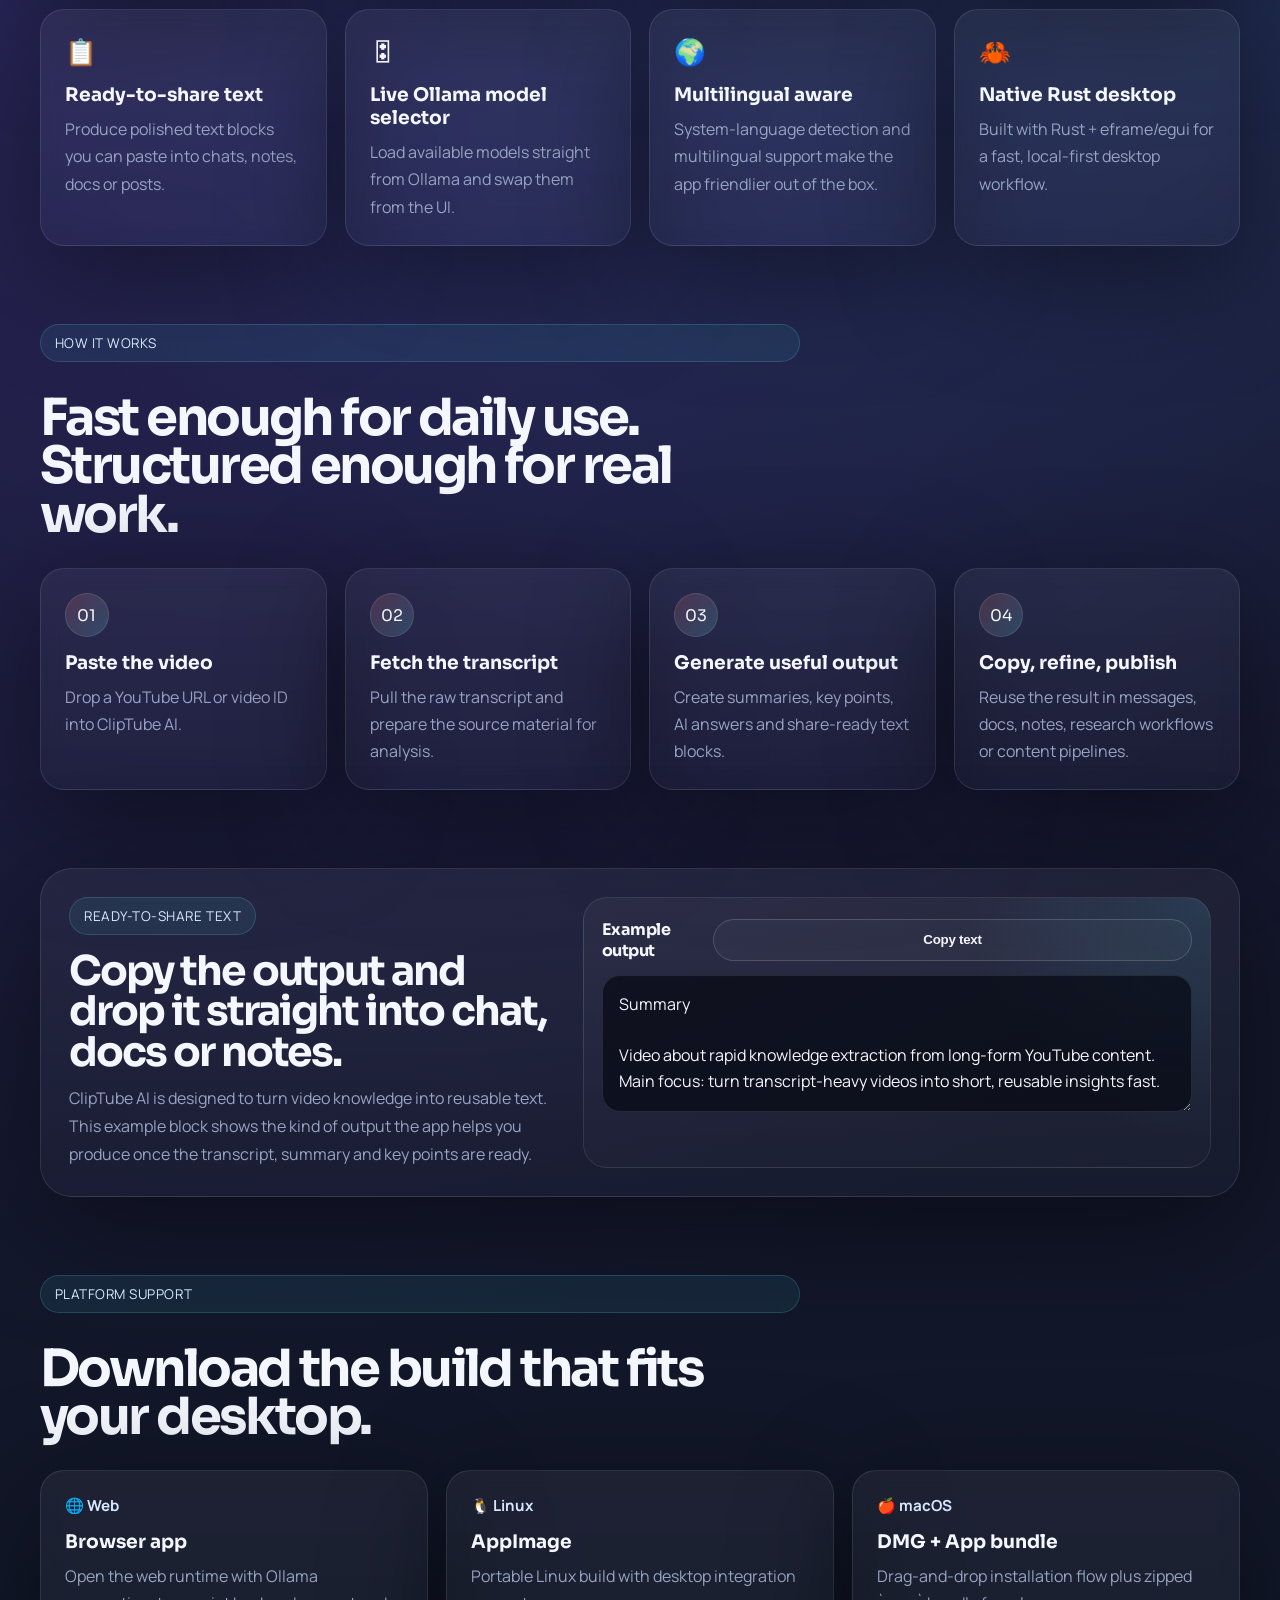
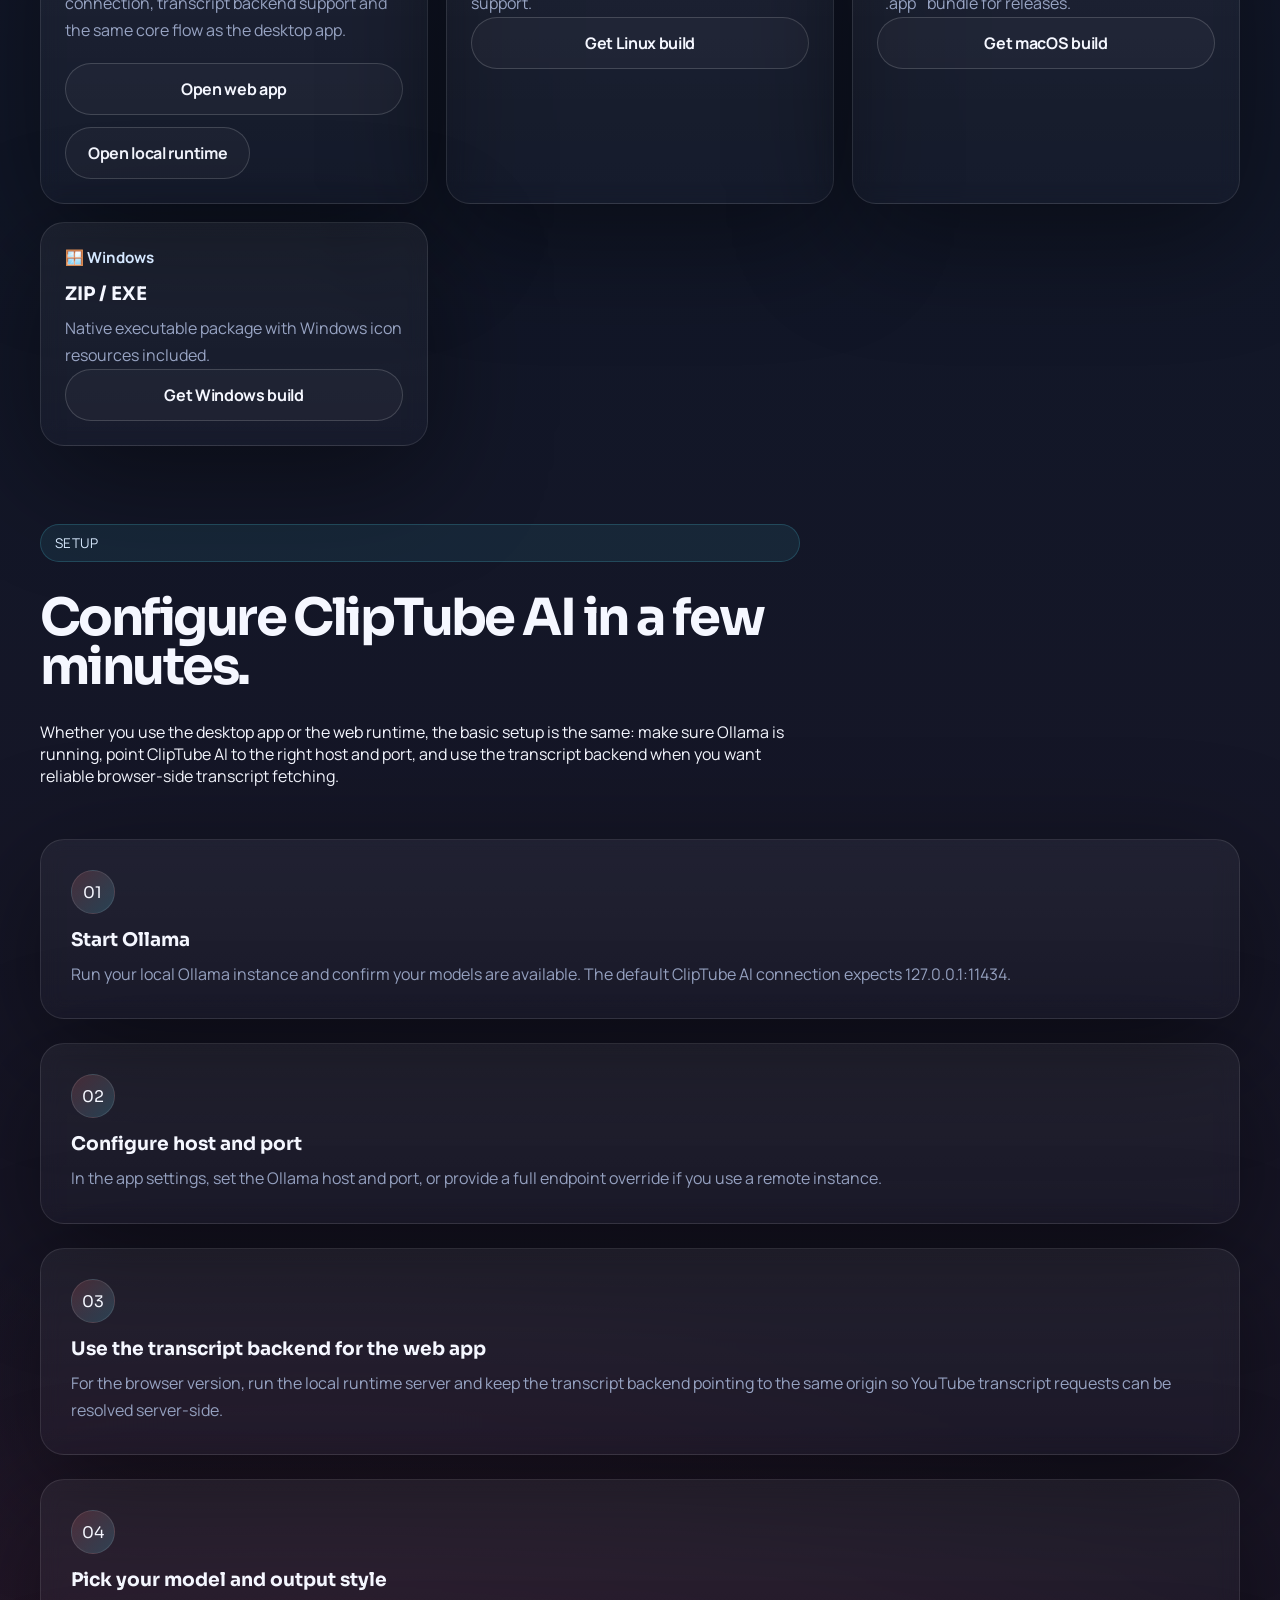
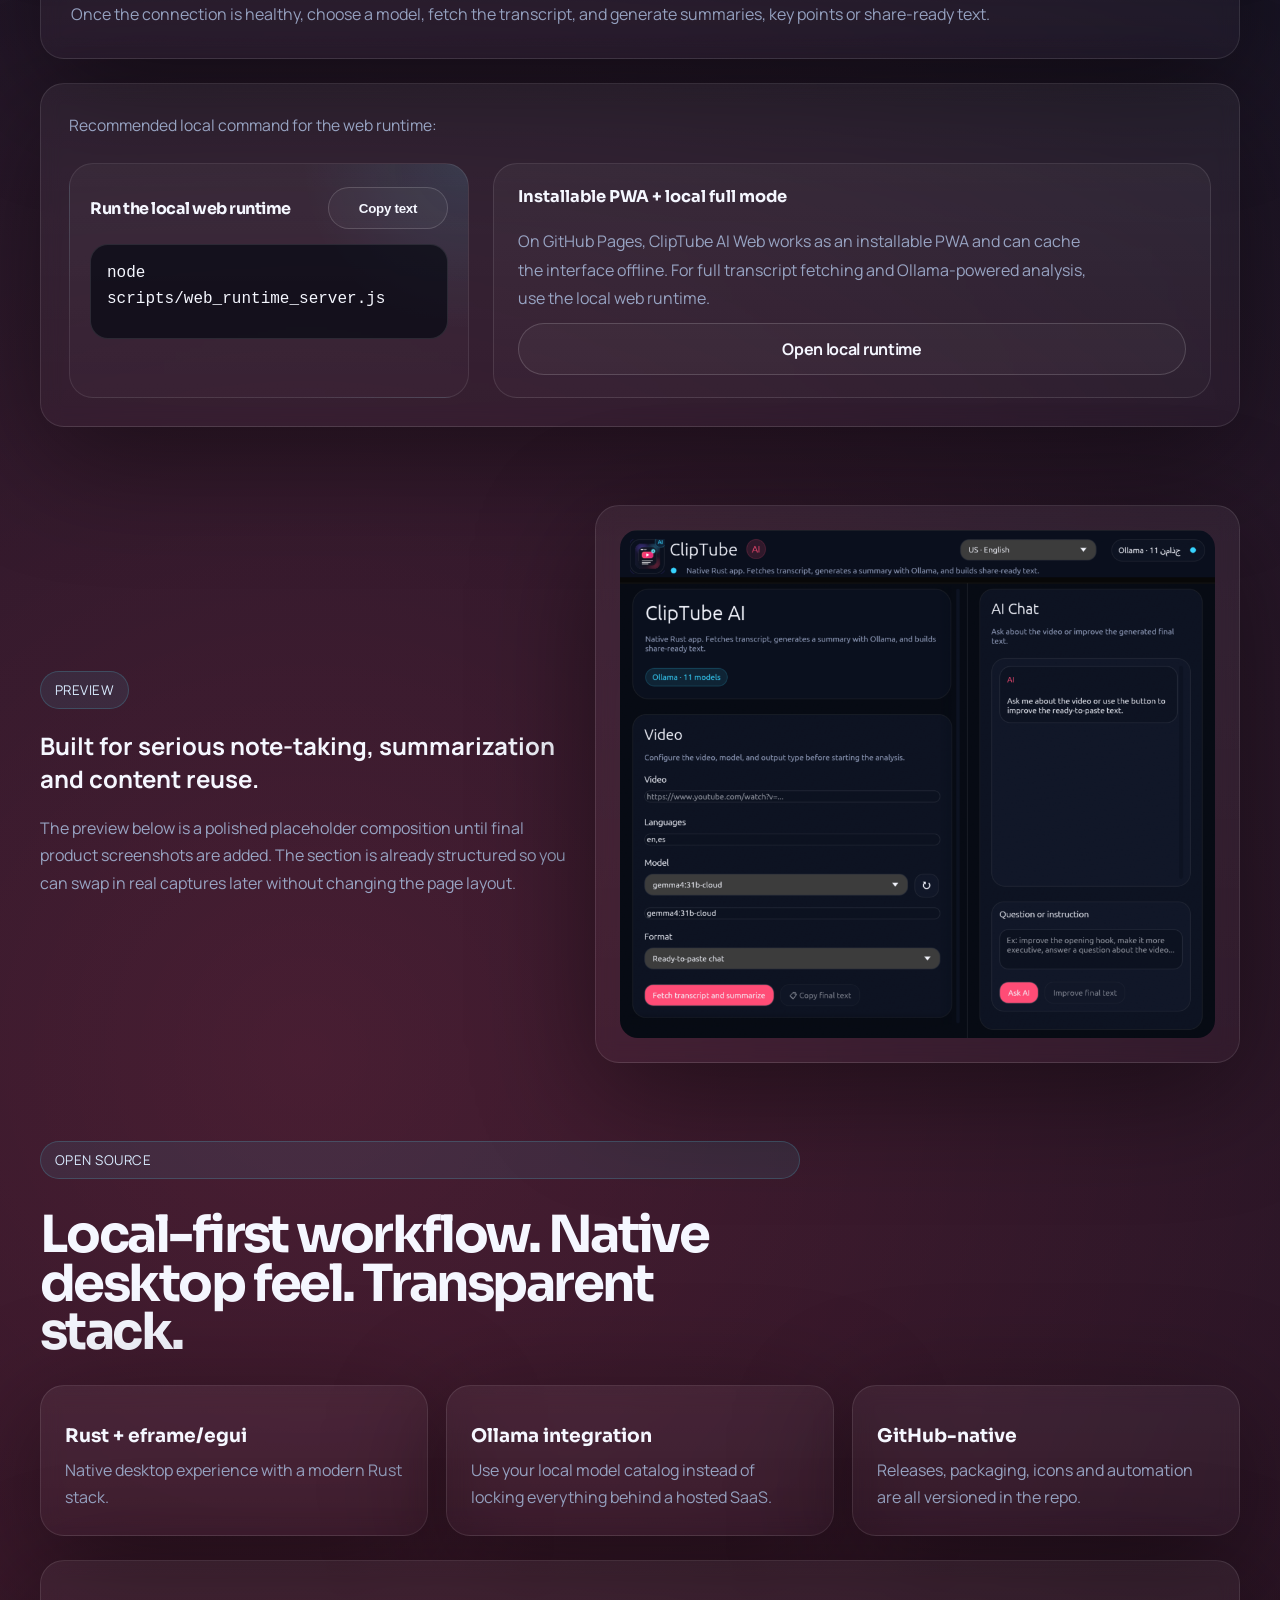
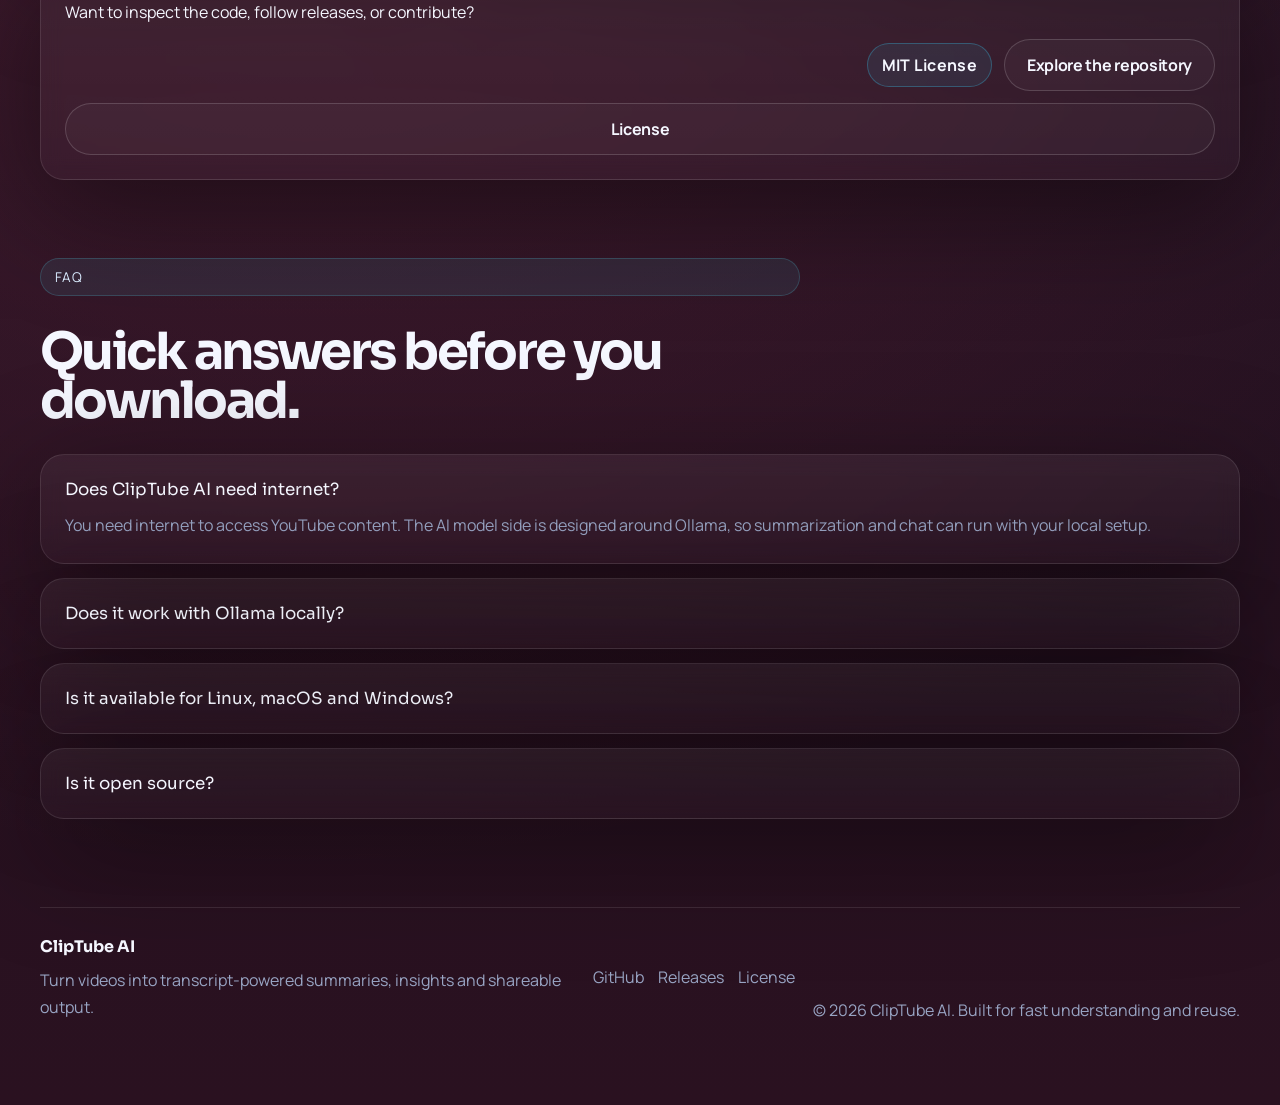
==== commit 8537ca99: "Improve website SEO metadata" ====
--- a/docs/index.html
+++ b/docs/index.html
@@ -3,17 +3,93 @@
   <head>
     <meta charset="UTF-8" />
     <meta name="viewport" content="width=device-width, initial-scale=1.0" />
+    <meta name="robots" content="index,follow,max-image-preview:large,max-snippet:-1,max-video-preview:-1" />
+    <meta name="theme-color" content="#111728" />
+    <meta name="application-name" content="ClipTube AI" />
+    <meta name="apple-mobile-web-app-title" content="ClipTube AI" />
     <title>ClipTube AI — Turn YouTube into transcripts, summaries and shareable insights</title>
     <meta name="description" content="ClipTube AI is a native Rust desktop app that turns YouTube videos into transcripts, summaries, key points and ready-to-share text." />
-    <meta property="og:title" content="ClipTube AI" />
-    <meta property="og:description" content="Native desktop app for transcripts, summaries, AI chat and reusable content from YouTube videos." />
+    <meta name="keywords" content="YouTube transcript app, YouTube summarizer, Ollama desktop app, AI video summary, transcript to notes, YouTube summary app, Rust desktop app" />
+    <link rel="canonical" href="https://hexarevenant.github.io/cliptube-ai/" />
+    <meta property="og:title" content="ClipTube AI — YouTube transcripts, summaries and AI chat" />
+    <meta property="og:description" content="Native Rust desktop app for YouTube transcripts, summaries, key points, AI chat and shareable text with Ollama." />
     <meta property="og:type" content="website" />
-    <meta property="og:image" content="assets/screenshots/app-preview-en.png" />
+    <meta property="og:url" content="https://hexarevenant.github.io/cliptube-ai/" />
+    <meta property="og:site_name" content="ClipTube AI" />
+    <meta property="og:image" content="https://hexarevenant.github.io/cliptube-ai/assets/screenshots/app-preview-en.png" />
+    <meta property="og:image:alt" content="ClipTube AI desktop interface showing YouTube transcript, summary, key points and AI chat." />
+    <meta name="twitter:card" content="summary_large_image" />
+    <meta name="twitter:title" content="ClipTube AI — YouTube transcripts, summaries and AI chat" />
+    <meta name="twitter:description" content="Turn YouTube videos into transcripts, summaries, key points and shareable insights with a native Rust desktop app." />
+    <meta name="twitter:image" content="https://hexarevenant.github.io/cliptube-ai/assets/screenshots/app-preview-en.png" />
     <link rel="icon" type="image/svg+xml" href="assets/favicon.svg" />
+    <link rel="sitemap" type="application/xml" href="sitemap.xml" />
     <link rel="preconnect" href="https://fonts.googleapis.com" />
     <link rel="preconnect" href="https://fonts.gstatic.com" crossorigin />
     <link href="https://fonts.googleapis.com/css2?family=Manrope:wght@400;500;600;700;800&family=Sora:wght@500;600;700;800&display=swap" rel="stylesheet" />
     <link rel="stylesheet" href="styles.css" />
+    <script type="application/ld+json">
+      {
+        "@context": "https://schema.org",
+        "@type": "SoftwareApplication",
+        "name": "ClipTube AI",
+        "applicationCategory": "ProductivityApplication",
+        "operatingSystem": "Linux, macOS, Windows",
+        "description": "ClipTube AI is a native Rust desktop app for YouTube transcripts, summaries, key points, AI chat and shareable text powered by Ollama-compatible runtimes.",
+        "url": "https://hexarevenant.github.io/cliptube-ai/",
+        "downloadUrl": "https://github.com/HexaRevenant/cliptube-ai/releases/latest",
+        "image": "https://hexarevenant.github.io/cliptube-ai/assets/screenshots/app-preview-en.png",
+        "author": {
+          "@type": "Person",
+          "name": "HexaRevenant"
+        },
+        "offers": {
+          "@type": "Offer",
+          "price": "0",
+          "priceCurrency": "USD"
+        }
+      }
+    </script>
+    <script type="application/ld+json">
+      {
+        "@context": "https://schema.org",
+        "@type": "FAQPage",
+        "mainEntity": [
+          {
+            "@type": "Question",
+            "name": "Does ClipTube AI need internet?",
+            "acceptedAnswer": {
+              "@type": "Answer",
+              "text": "You need internet to access YouTube content. The AI model side is designed around Ollama, so summarization and chat can run with your local setup."
+            }
+          },
+          {
+            "@type": "Question",
+            "name": "Does it work with Ollama locally?",
+            "acceptedAnswer": {
+              "@type": "Answer",
+              "text": "Yes. ClipTube AI can list models directly from your local Ollama instance and use them for summaries and chat."
+            }
+          },
+          {
+            "@type": "Question",
+            "name": "Is it available for Linux, macOS and Windows?",
+            "acceptedAnswer": {
+              "@type": "Answer",
+              "text": "Yes. The project is prepared to publish Linux AppImage, macOS DMG and app bundle, and Windows ZIP and EXE packages."
+            }
+          },
+          {
+            "@type": "Question",
+            "name": "Is it open source?",
+            "acceptedAnswer": {
+              "@type": "Answer",
+              "text": "Yes. The repository, release automation, packaging and assets are shared publicly through GitHub."
+            }
+          }
+        ]
+      }
+    </script>
   </head>
   <body>
     <div class="site-shell">
@@ -71,7 +147,7 @@
             <div class="floating-badge badge-cyan" data-i18n="heroBadge1">AI chat</div>
             <div class="floating-badge badge-pink" data-i18n="heroBadge2">Ready to share</div>
             <div class="app-frame">
-              <img data-preview-image src="assets/screenshots/app-preview-en.png" alt="" />
+              <img data-preview-image src="assets/screenshots/app-preview-en.png" alt="ClipTube AI app preview with transcript, summary, key points and AI chat." />
             </div>
           </div>
         </section>
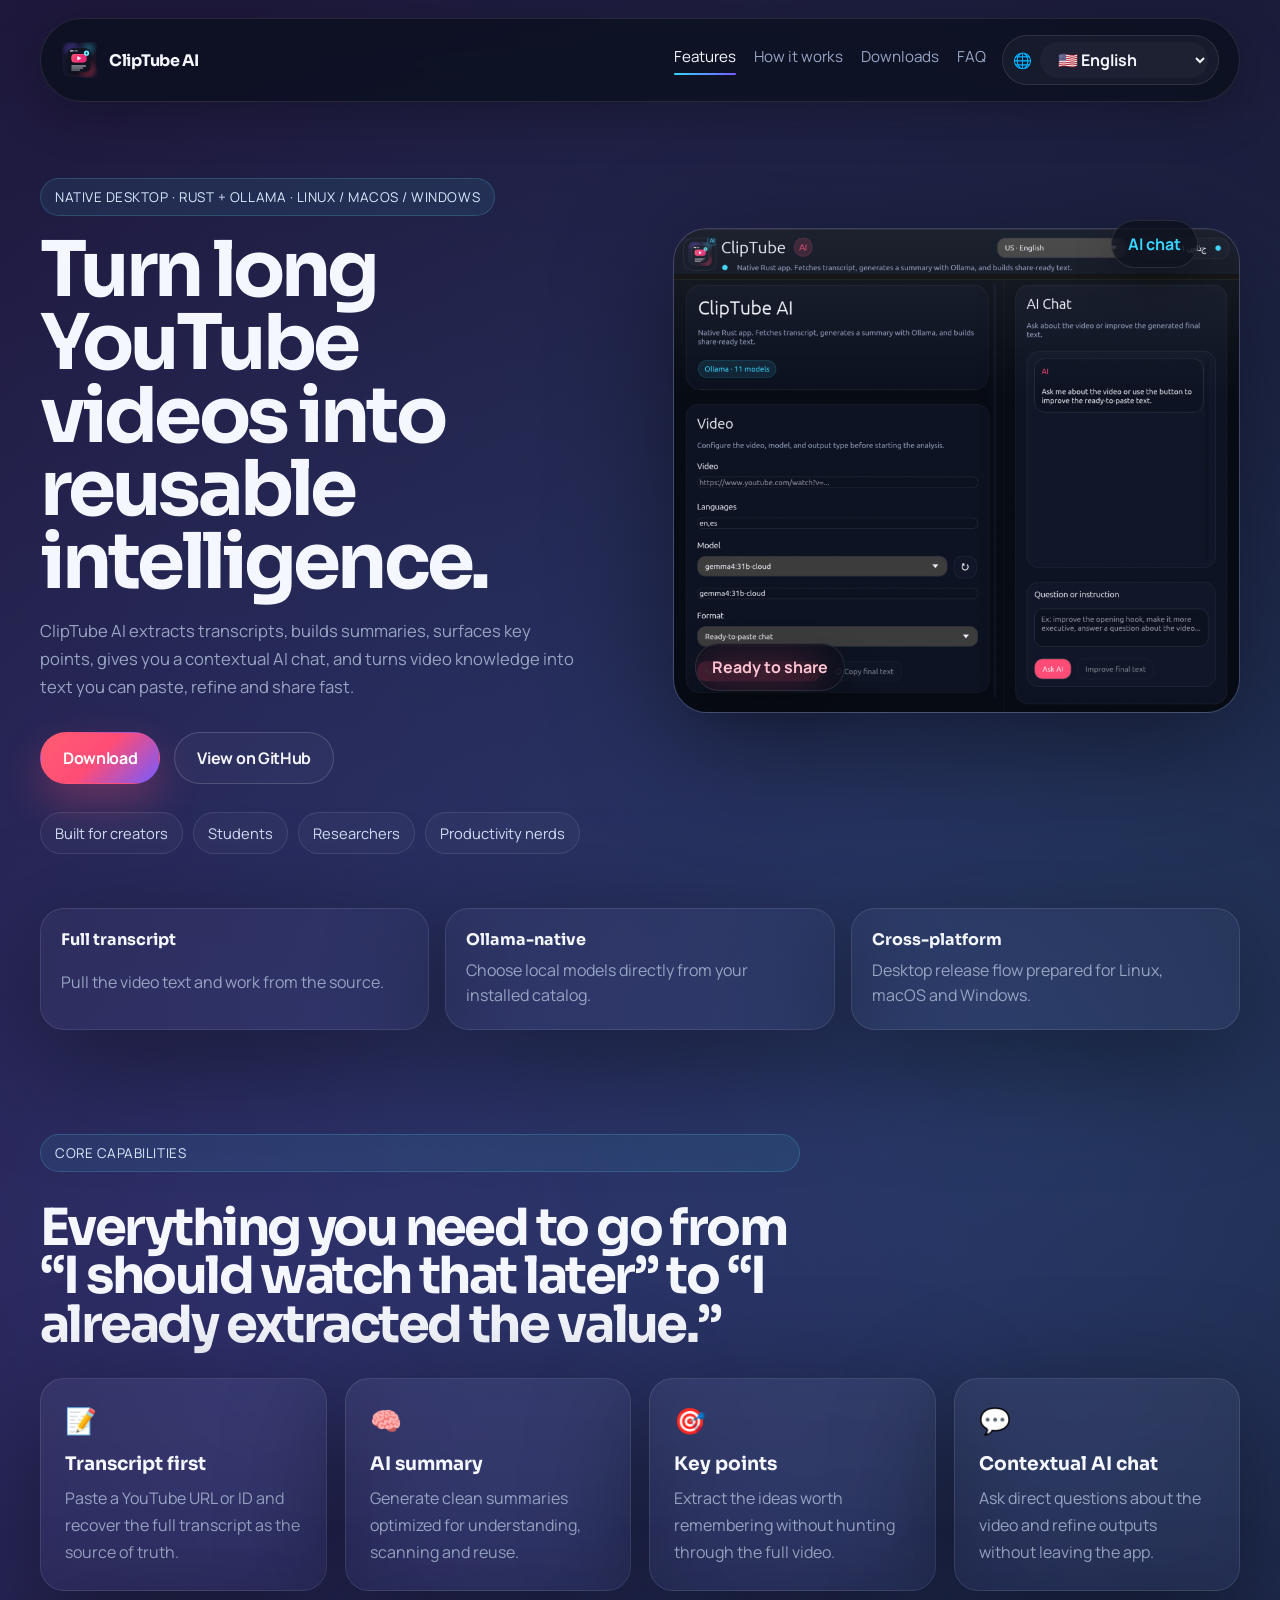
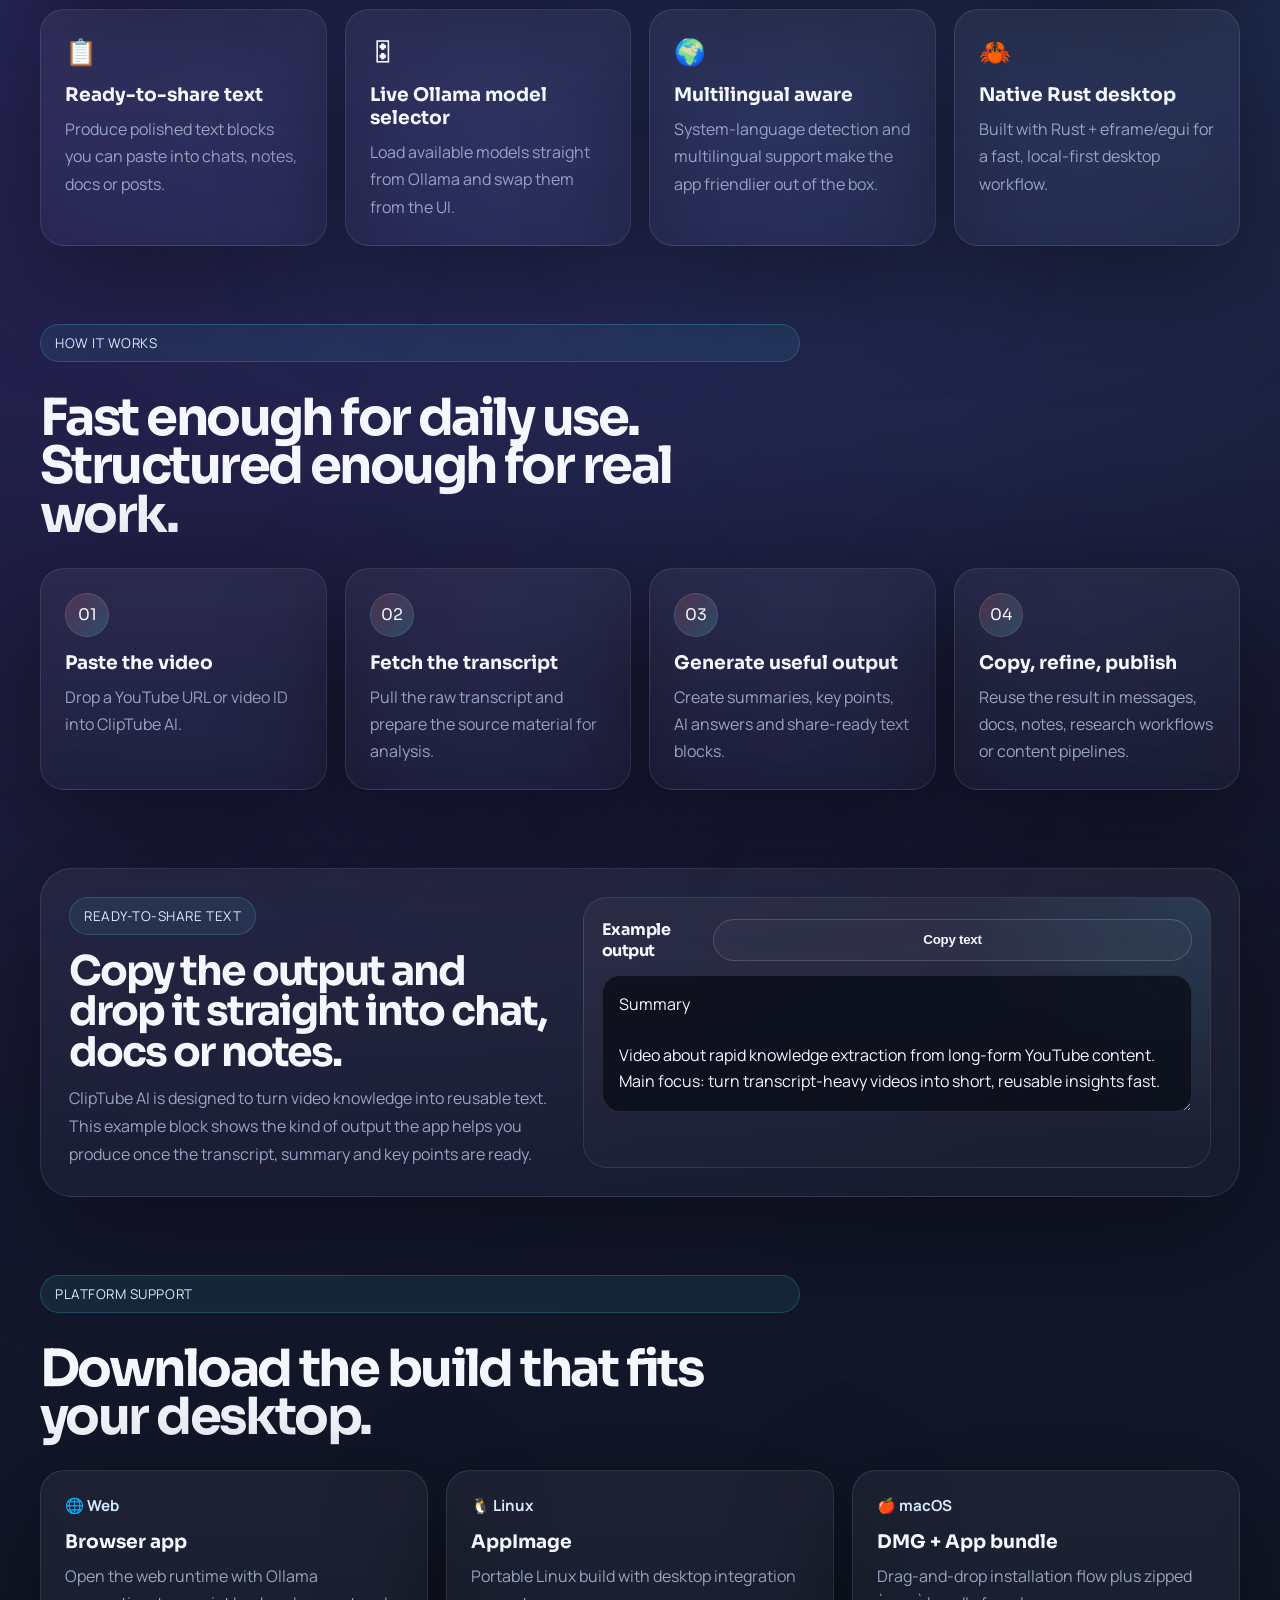
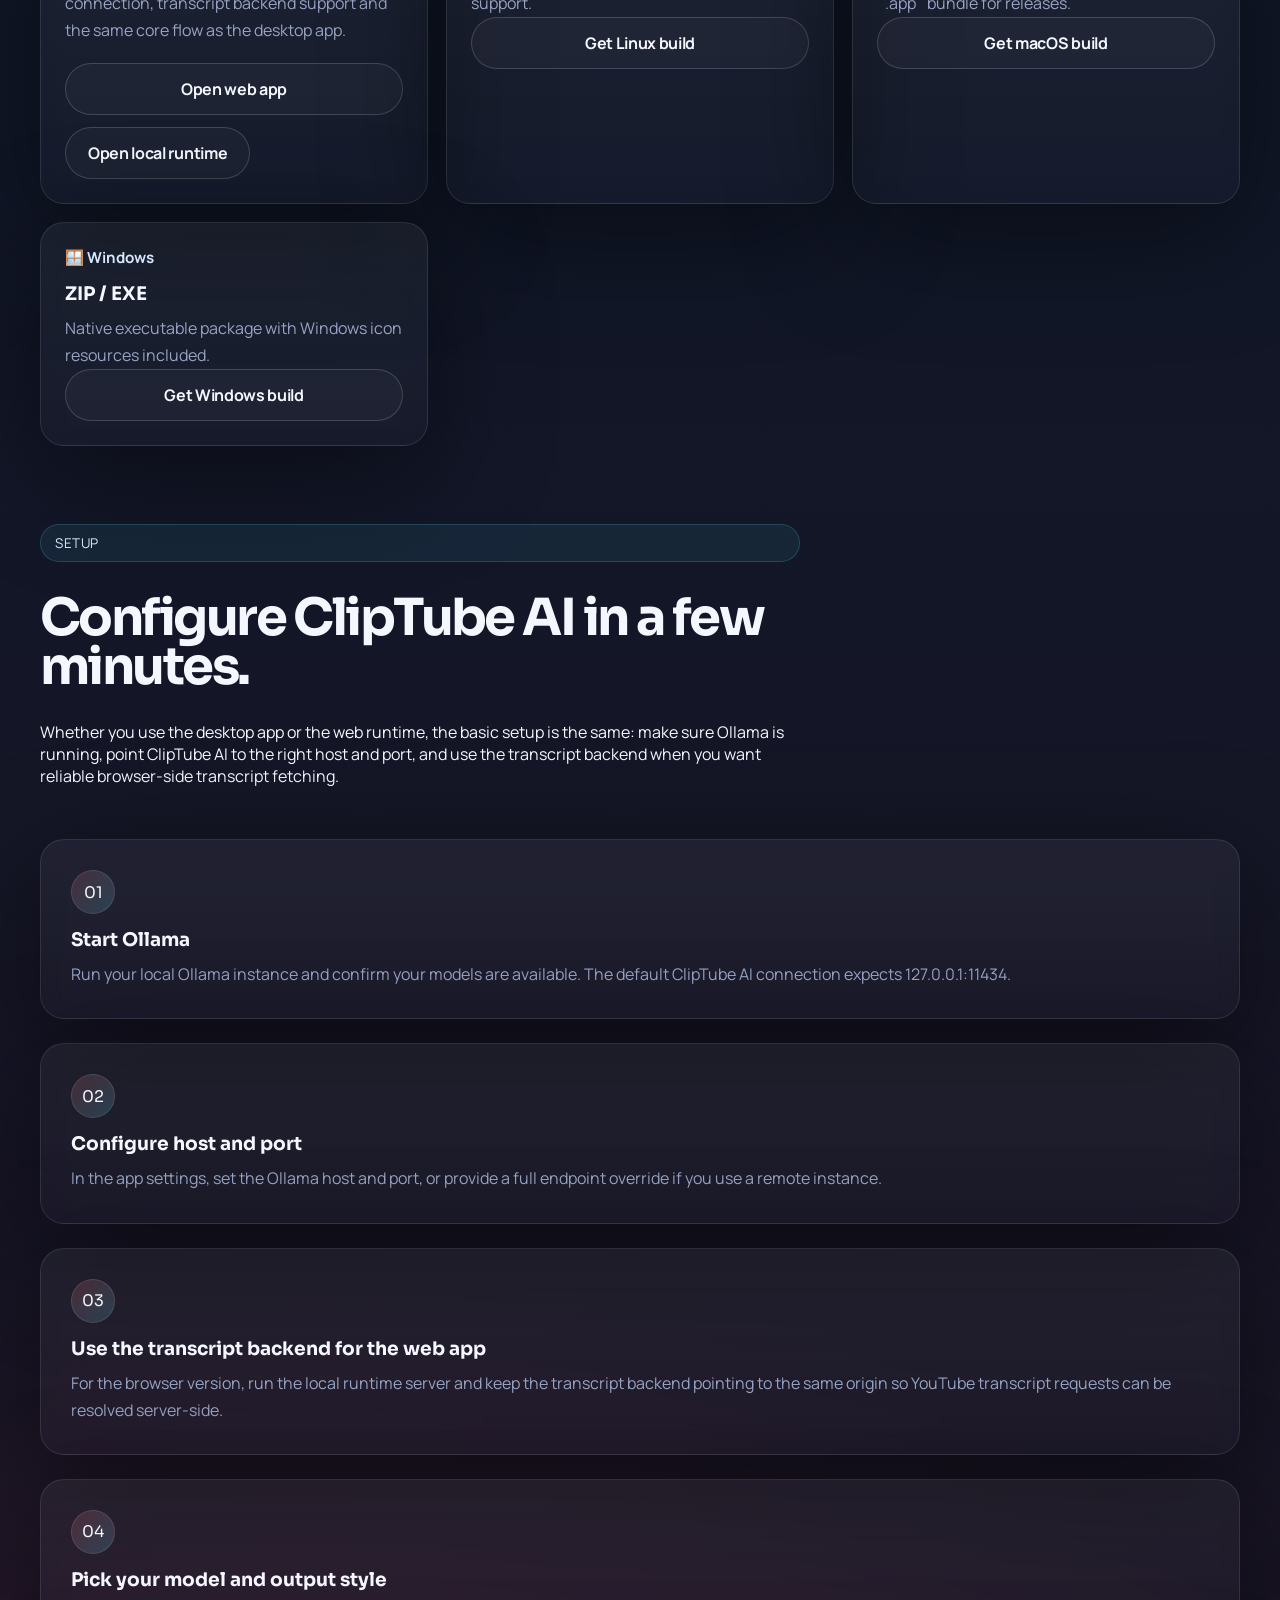
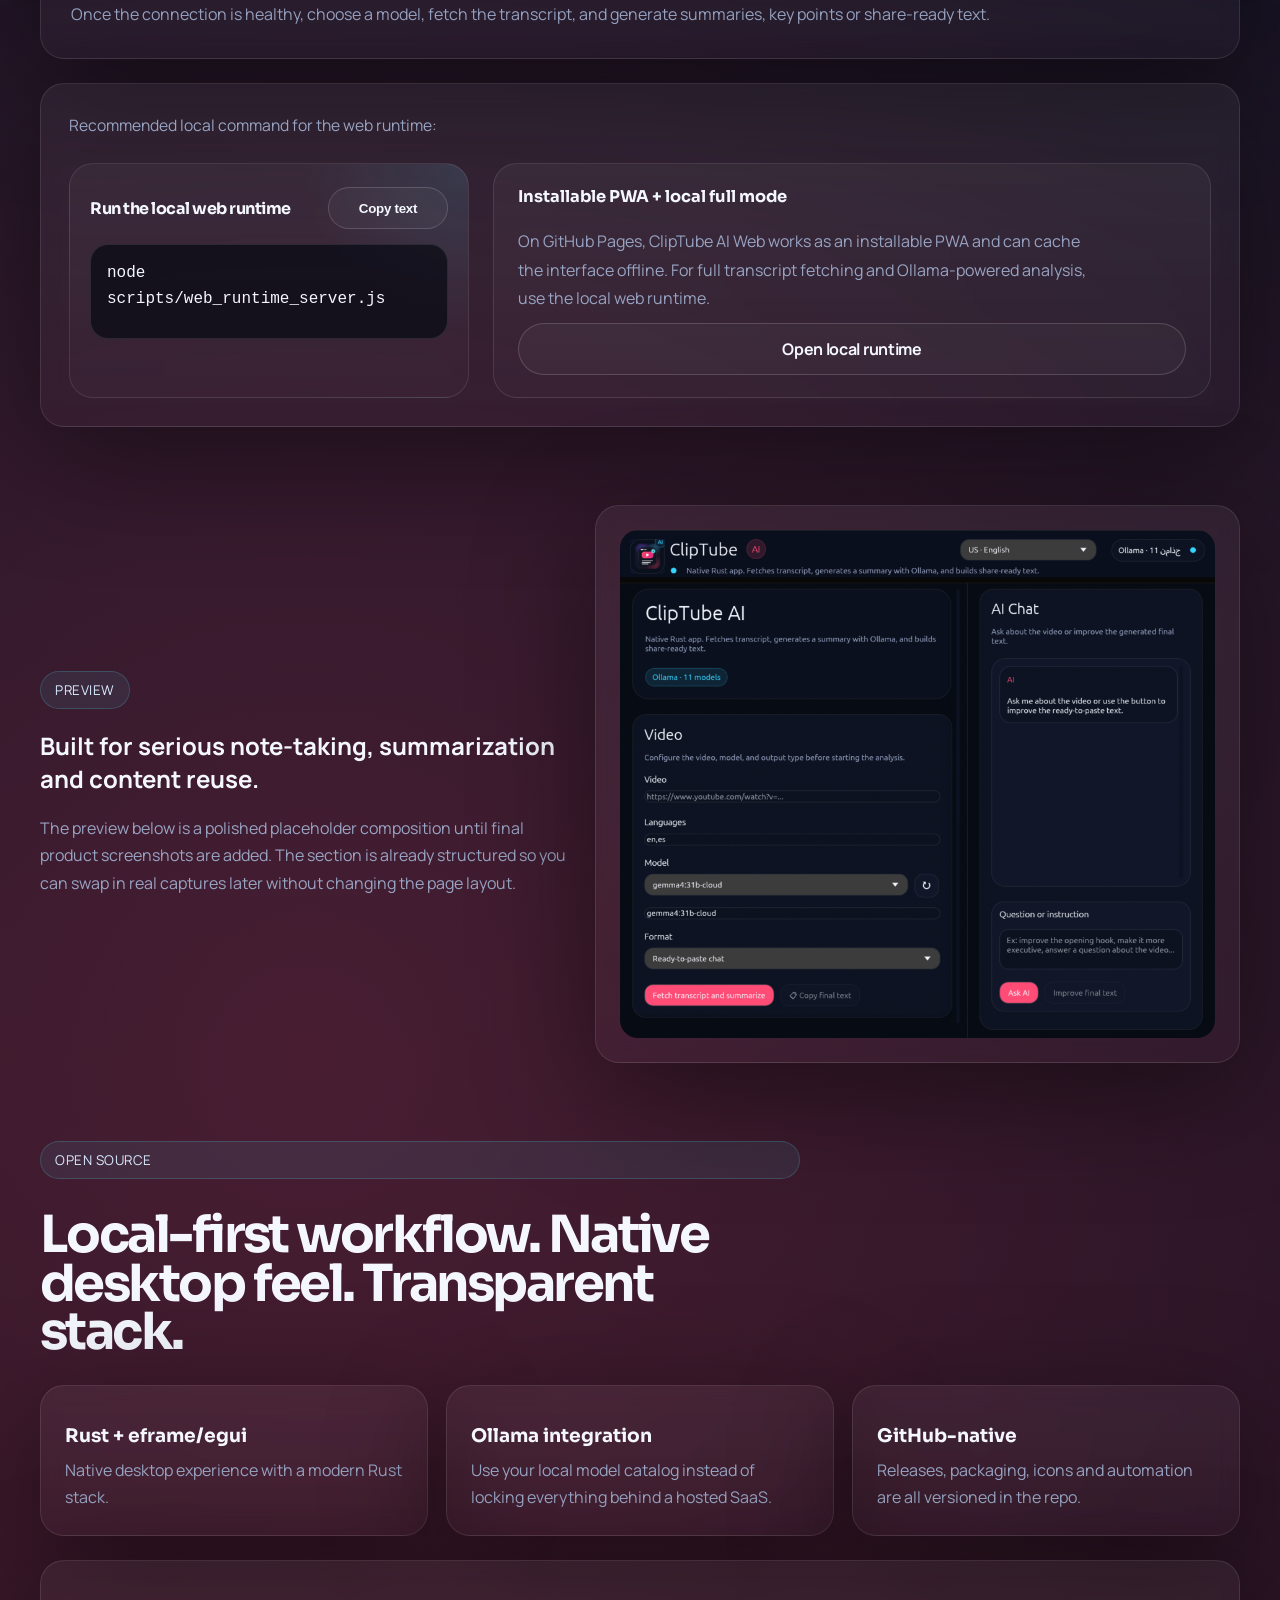
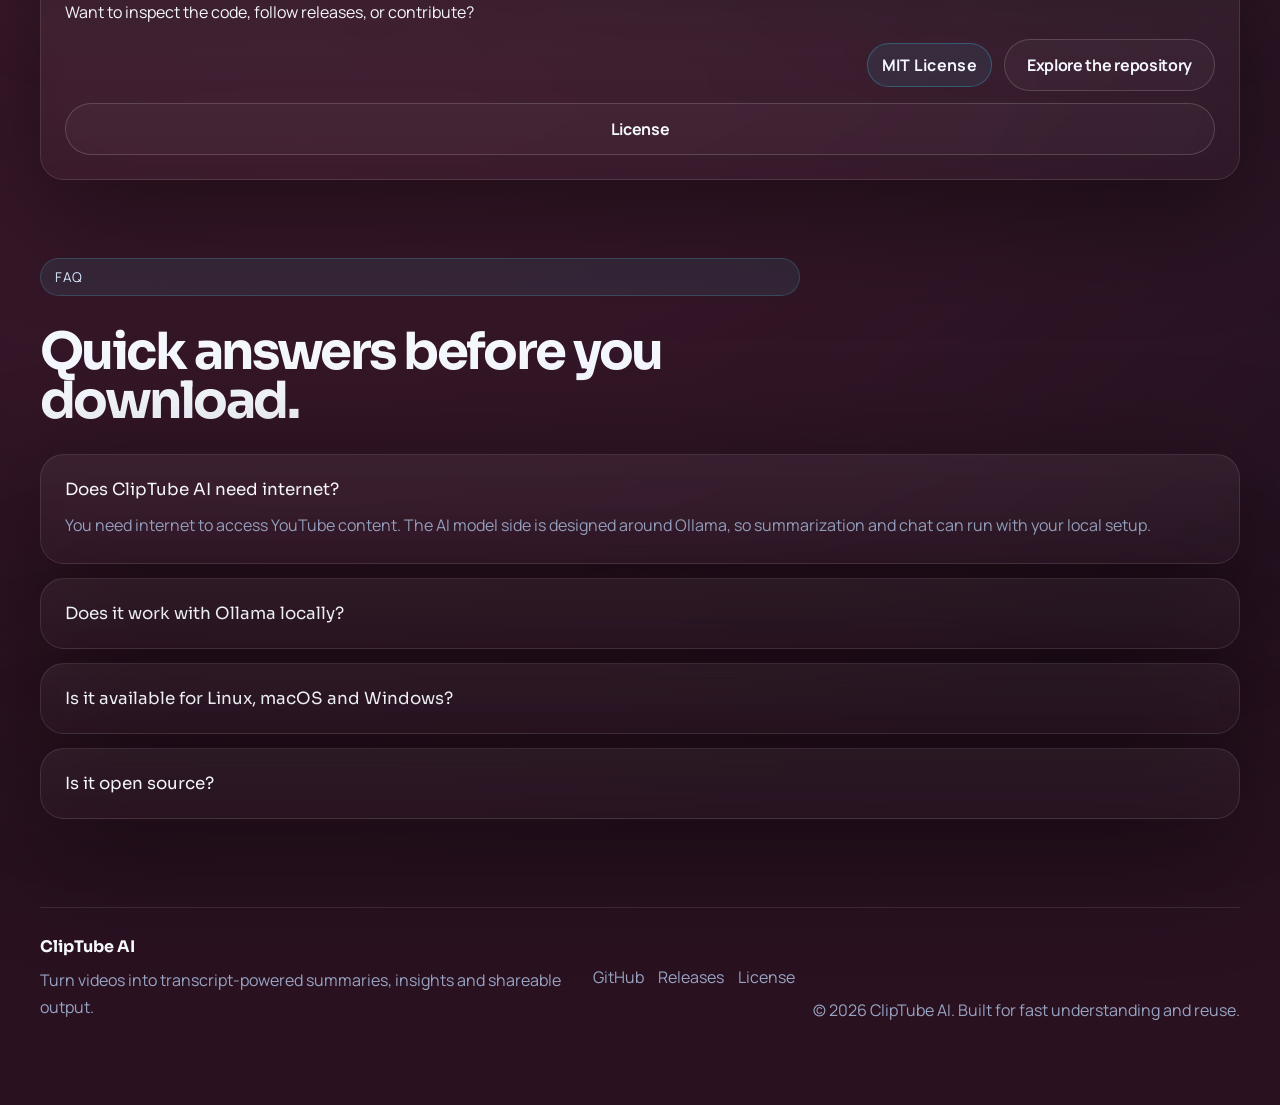
==== commit 9b825ac7: "Add dedicated social preview image" ====
--- a/docs/index.html
+++ b/docs/index.html
@@ -16,12 +16,12 @@
     <meta property="og:type" content="website" />
     <meta property="og:url" content="https://hexarevenant.github.io/cliptube-ai/" />
     <meta property="og:site_name" content="ClipTube AI" />
-    <meta property="og:image" content="https://hexarevenant.github.io/cliptube-ai/assets/screenshots/app-preview-en.png" />
-    <meta property="og:image:alt" content="ClipTube AI desktop interface showing YouTube transcript, summary, key points and AI chat." />
+    <meta property="og:image" content="https://hexarevenant.github.io/cliptube-ai/assets/og-image.png" />
+    <meta property="og:image:alt" content="ClipTube AI social preview banner for YouTube transcripts, summaries and AI chat." />
     <meta name="twitter:card" content="summary_large_image" />
     <meta name="twitter:title" content="ClipTube AI — YouTube transcripts, summaries and AI chat" />
     <meta name="twitter:description" content="Turn YouTube videos into transcripts, summaries, key points and shareable insights with a native Rust desktop app." />
-    <meta name="twitter:image" content="https://hexarevenant.github.io/cliptube-ai/assets/screenshots/app-preview-en.png" />
+    <meta name="twitter:image" content="https://hexarevenant.github.io/cliptube-ai/assets/og-image.png" />
     <link rel="icon" type="image/svg+xml" href="assets/favicon.svg" />
     <link rel="sitemap" type="application/xml" href="sitemap.xml" />
     <link rel="preconnect" href="https://fonts.googleapis.com" />
@@ -38,7 +38,7 @@
         "description": "ClipTube AI is a native Rust desktop app for YouTube transcripts, summaries, key points, AI chat and shareable text powered by Ollama-compatible runtimes.",
         "url": "https://hexarevenant.github.io/cliptube-ai/",
         "downloadUrl": "https://github.com/HexaRevenant/cliptube-ai/releases/latest",
-        "image": "https://hexarevenant.github.io/cliptube-ai/assets/screenshots/app-preview-en.png",
+        "image": "https://hexarevenant.github.io/cliptube-ai/assets/og-image.png",
         "author": {
           "@type": "Person",
           "name": "HexaRevenant"
